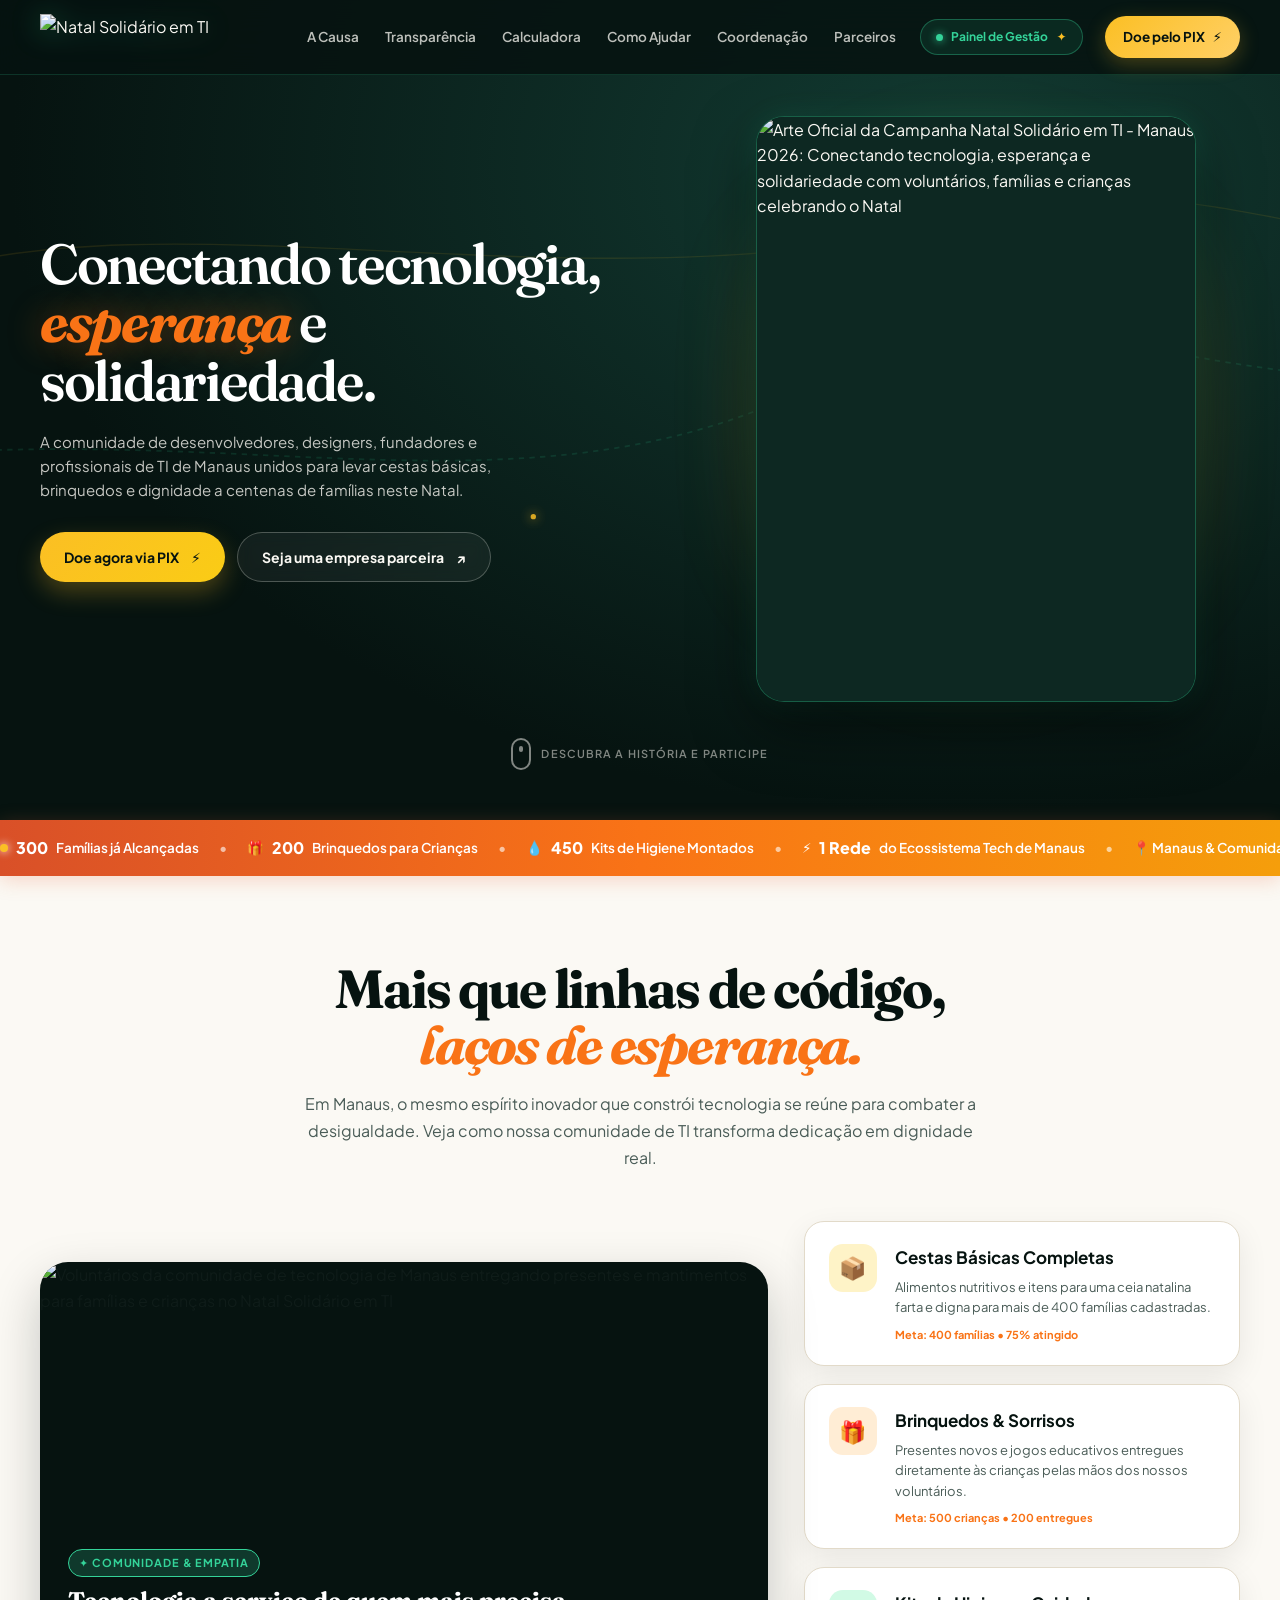
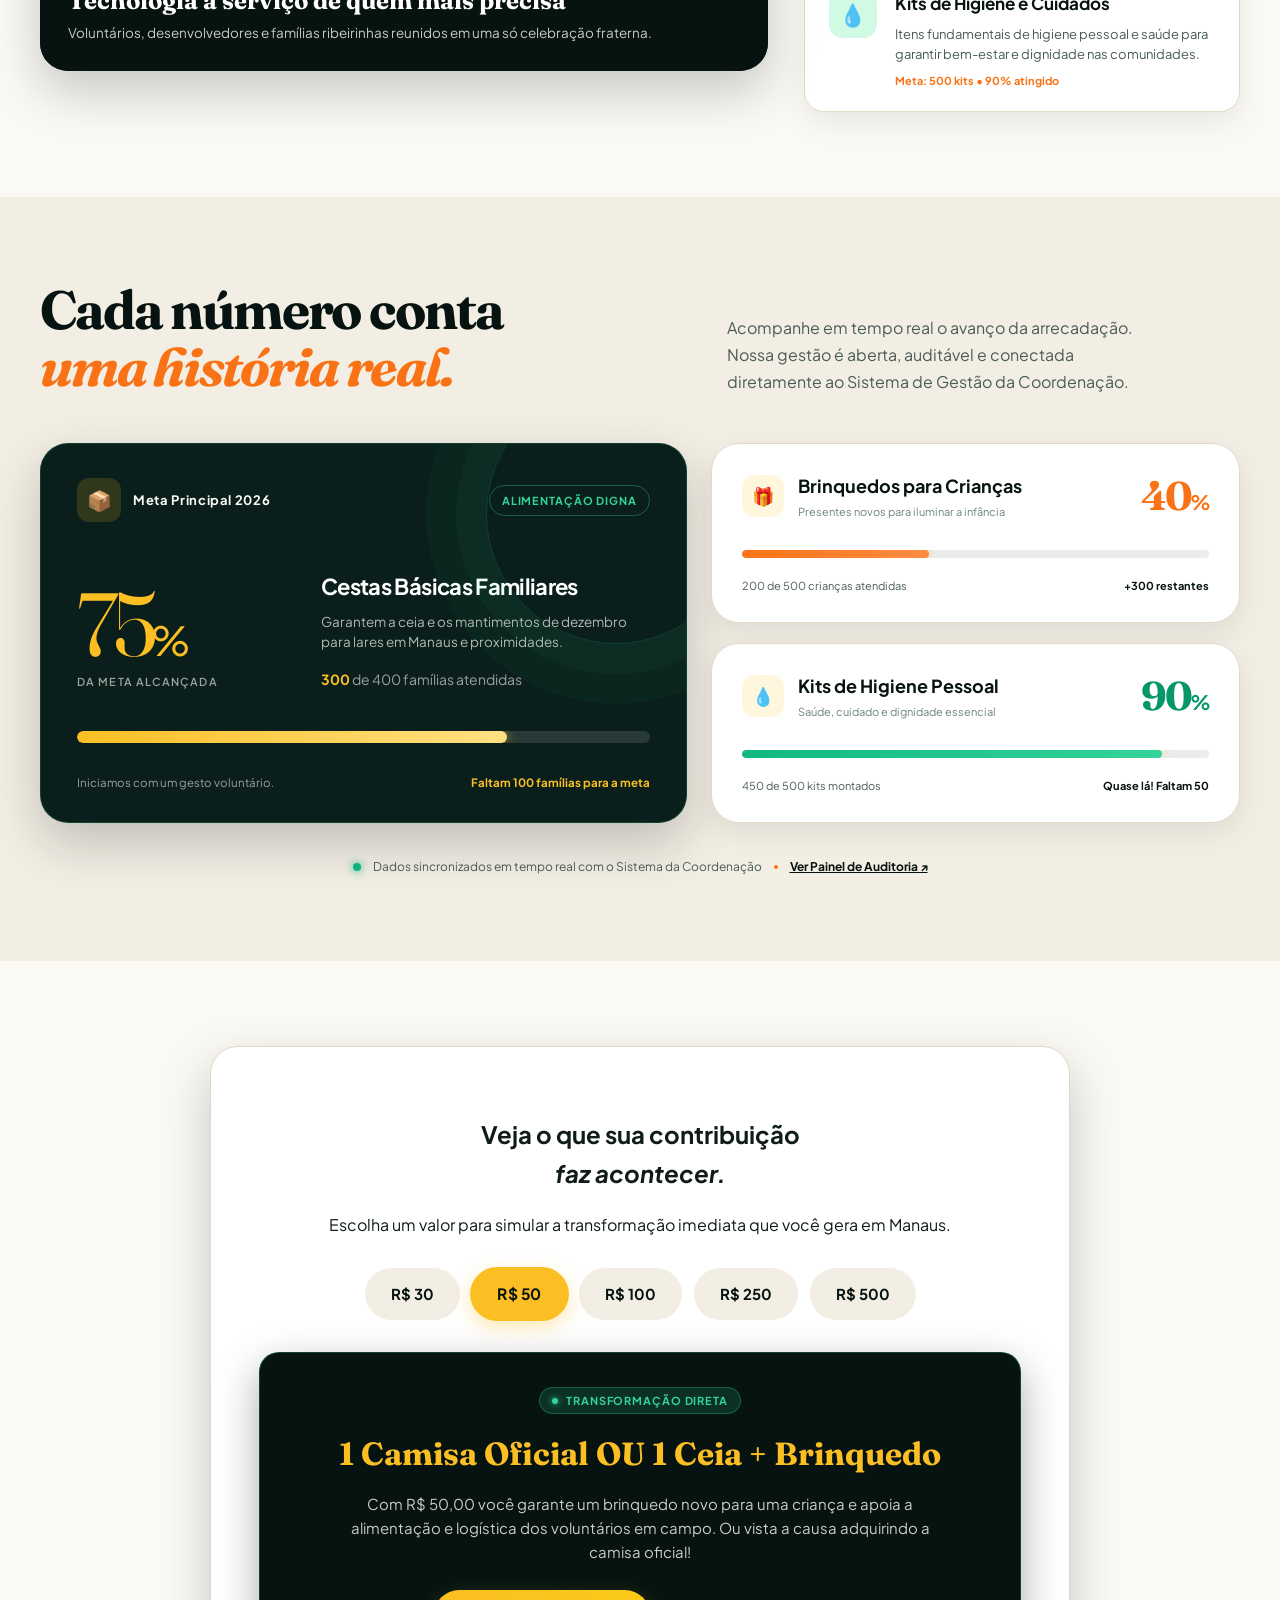
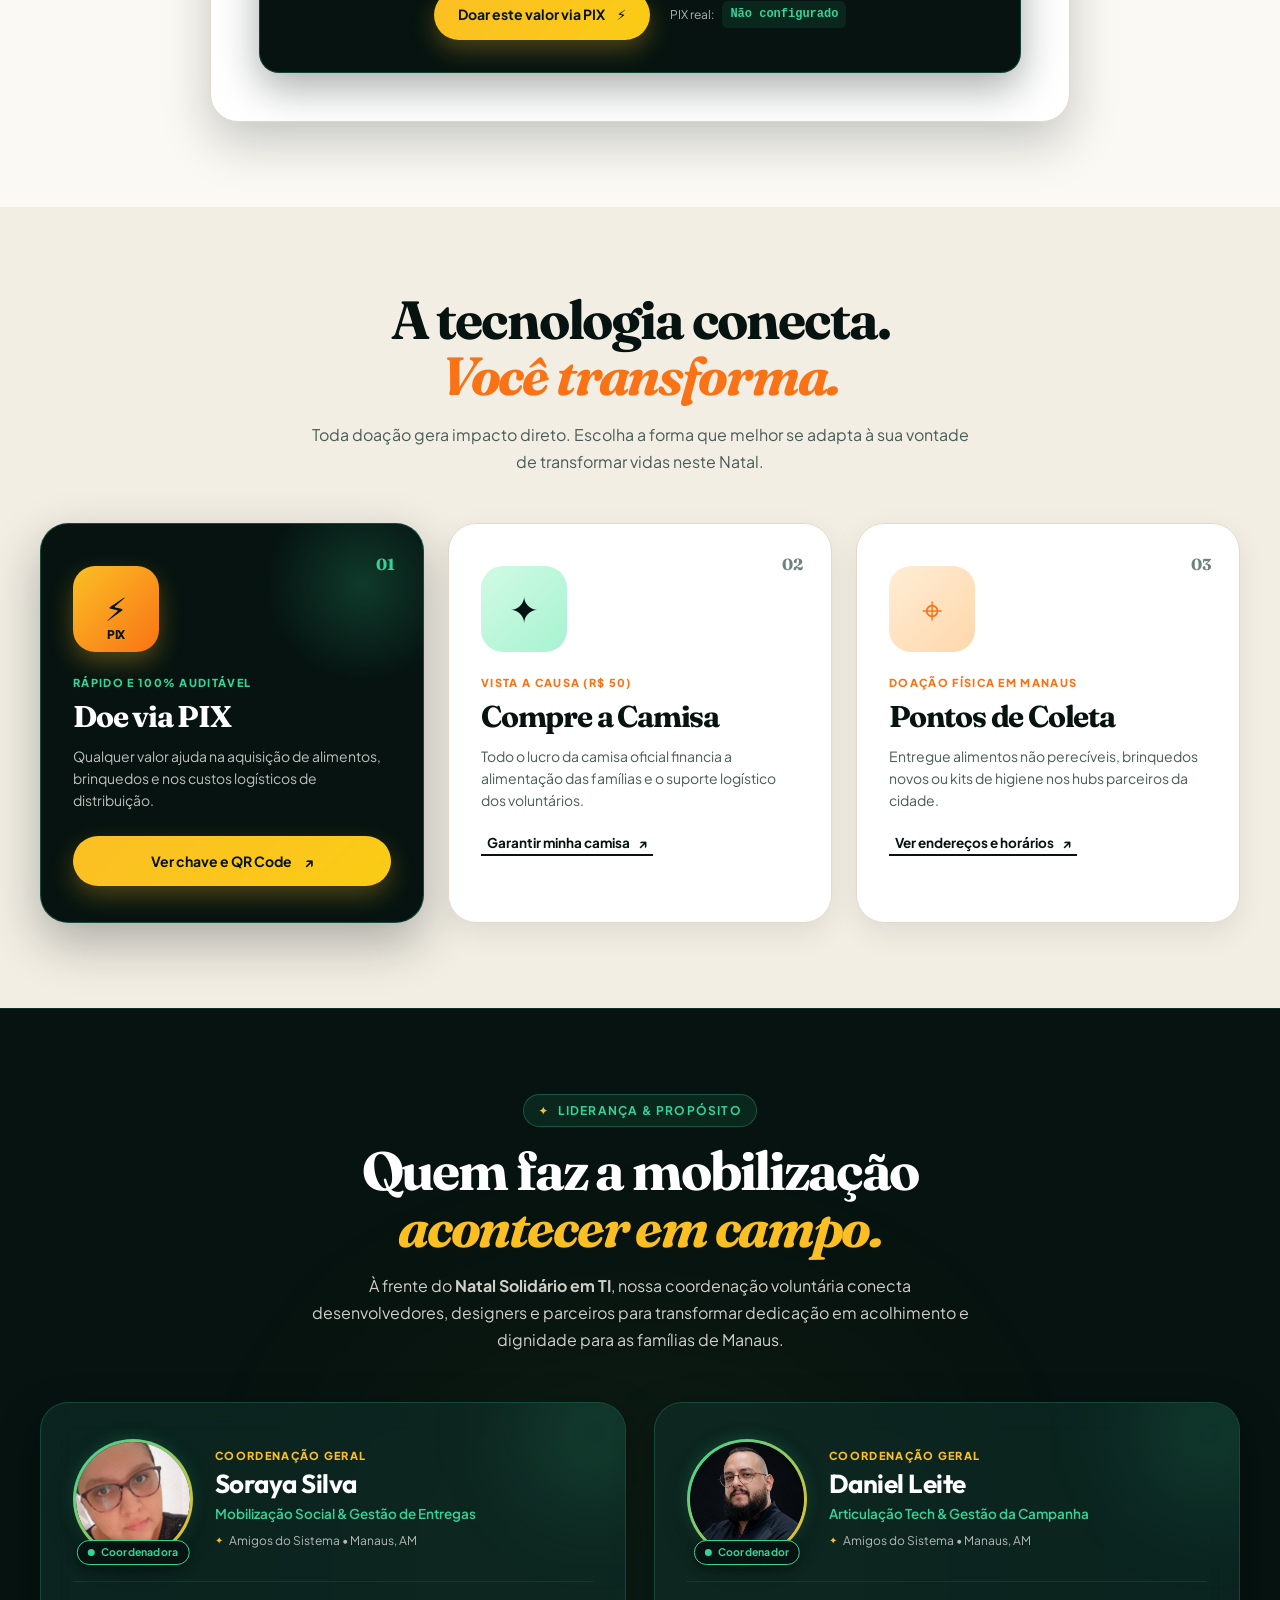
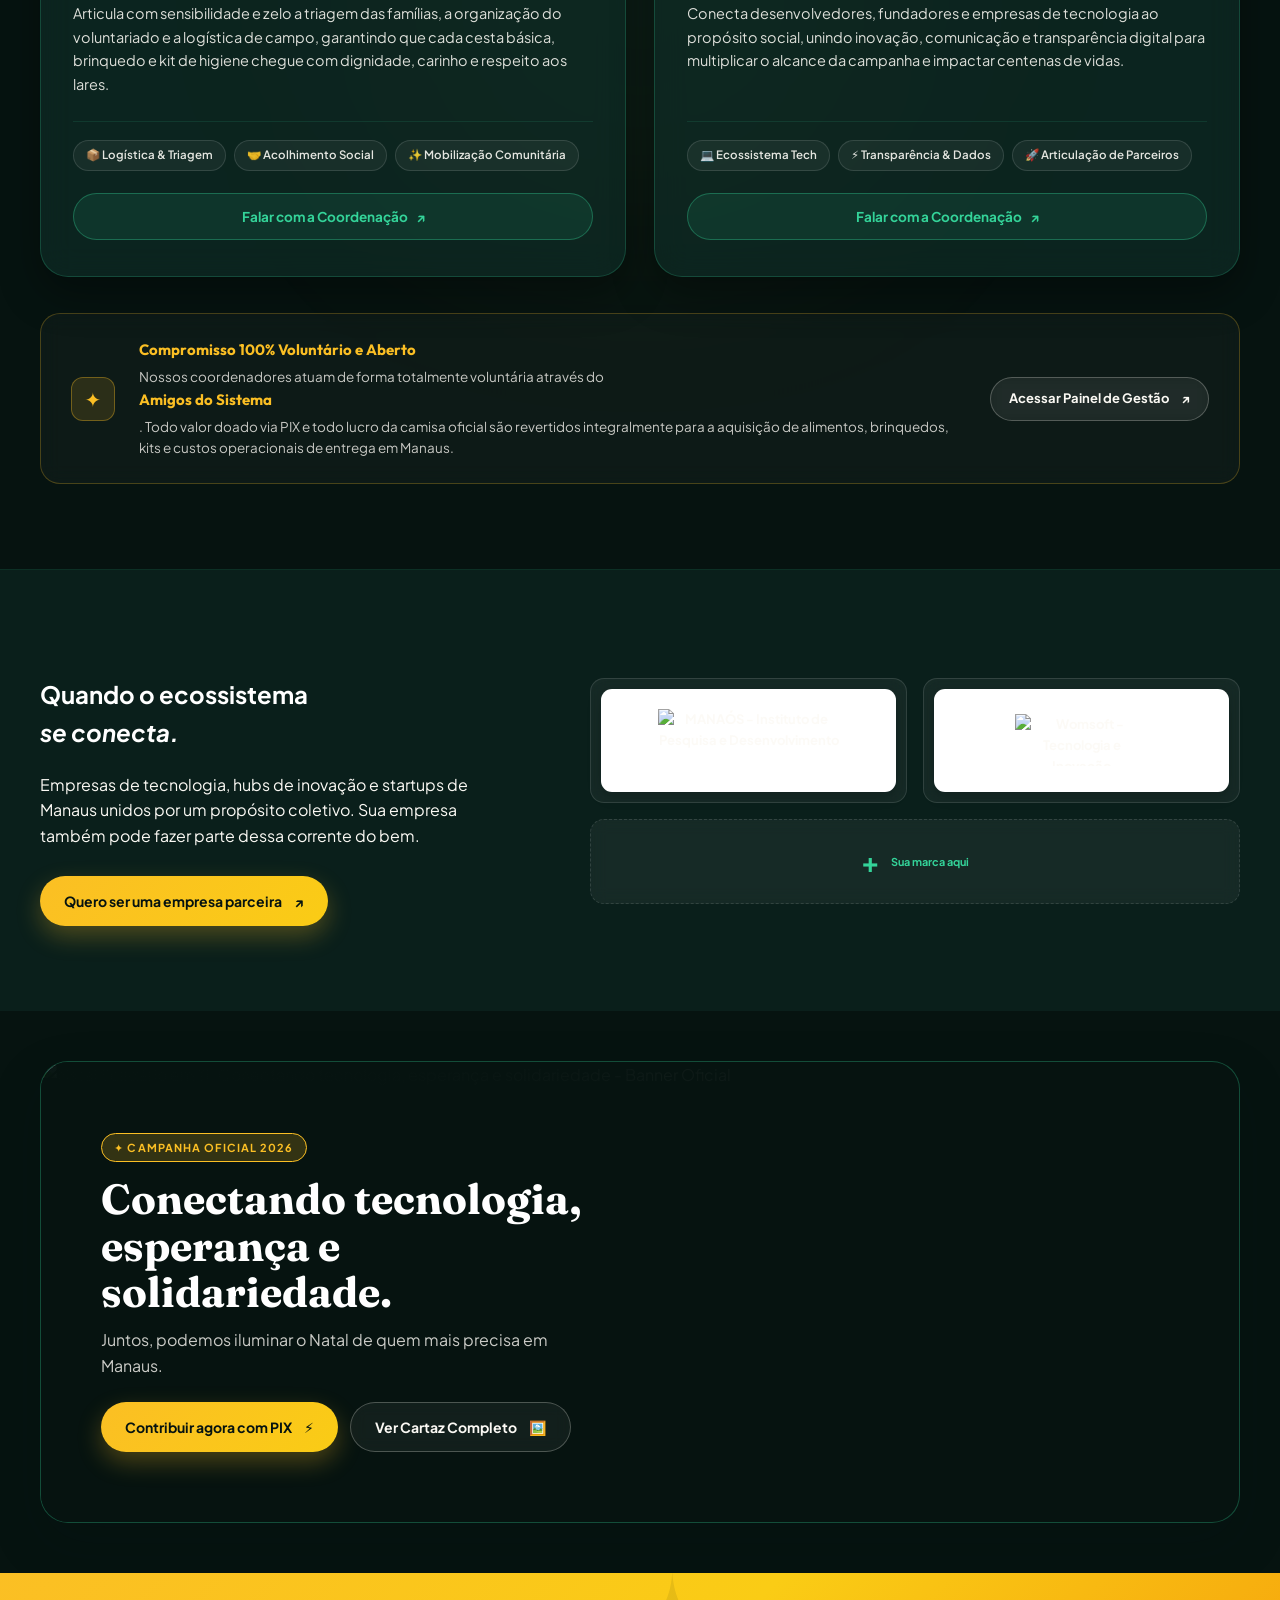
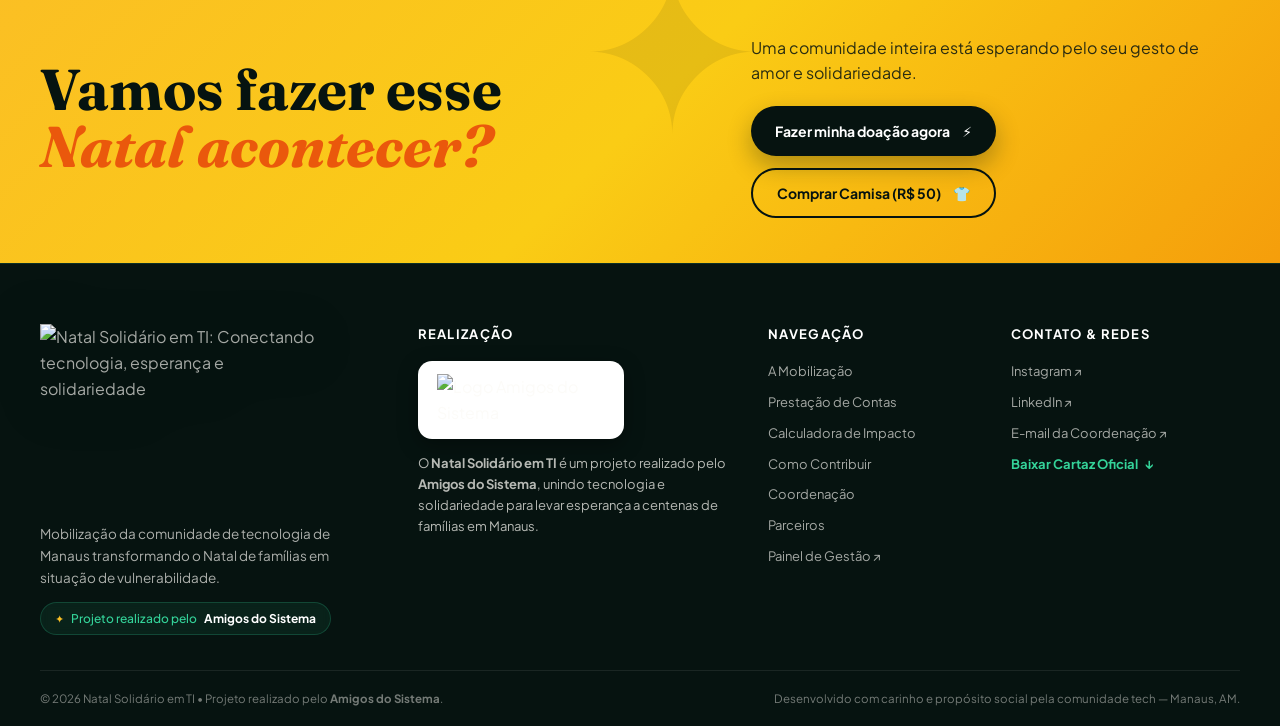
==== index.html @ 436af90c "fix(parceiros): remove PoloTech e Norte Stack da secao de parceiros" ====
<!doctype html>
<html lang="pt-BR">
  <head>
    <meta charset="UTF-8" />
    <meta name="viewport" content="width=device-width, initial-scale=1.0" />
    <meta name="description" content="Natal Solidário em TI: tecnologia, esperança e solidariedade transformando o Natal de famílias em Manaus. Apoie a campanha de 2026." />
    <meta name="theme-color" content="#091b17" />
    <meta property="og:title" content="Natal Solidário em TI | Manaus 2026" />
    <meta property="og:description" content="Conectando tecnologia, esperança e solidariedade. Doe via PIX e apoie famílias em Manaus." />
    <meta property="og:image" content="assets/kv-completo.jpg" />
    <title>Natal Solidário em TI | Manaus 2026 • Conectando Tecnologia e Esperança</title>
    <link rel="preconnect" href="https://fonts.googleapis.com" />
    <link rel="preconnect" href="https://fonts.gstatic.com" crossorigin />
    <link href="https://fonts.googleapis.com/css2?family=Plus+Jakarta+Sans:wght@400;500;600;700;800&family=Fraunces:ital,opsz,wght@0,9..144,600;0,9..144,700;1,9..144,600;1,9..144,700&family=Outfit:wght@500;600;700;800&display=swap" rel="stylesheet" />
    <link rel="stylesheet" href="styles.css" />
  </head>
  <body>
    <a class="skip-link" href="#conteudo">Saltar para o conteúdo principal</a>

    <!-- Background Tech Glow Elements -->
    <div class="ambient-glow ambient-glow-top" aria-hidden="true"></div>
    <div class="ambient-glow ambient-glow-mid" aria-hidden="true"></div>

    <!-- Header Navigation -->
    <header class="site-header" id="inicio">
      <div class="shell header-inner">
        <a class="brand brand-header" href="#inicio" aria-label="Natal Solidário em TI, início">
          <img 
            src="assets/Natal Solidário em TI Neon 1.png" 
            alt="Natal Solidário em TI" 
            class="header-neon-logo"
            width="220"
            height="50"
          />
        </a>

        <button class="menu-toggle" type="button" aria-expanded="false" aria-controls="site-nav" aria-label="Abrir menu de navegação">
          <span class="sr-only">Abrir menu</span>
          <span></span><span></span><span></span>
        </button>

        <nav class="site-nav" id="site-nav" aria-label="Navegação principal">
          <a href="#comunidade">A Causa</a>
          <a href="#impacto">Transparência</a>
          <a href="#calculadora">Calculadora</a>
          <a href="#ajudar">Como Ajudar</a>
          <a href="#coordenacao">Coordenação</a>
          <a href="#parceiros">Parceiros</a>
          <a class="nav-admin" href="/" target="_blank" rel="noreferrer" title="Acesso dos coordenadores ao sistema de gestão">
            <span class="admin-pulse"></span> Painel de Gestão <i>✦</i>
          </a>
          <a class="nav-cta" href="#ajudar">
            Doe pelo PIX <span aria-hidden="true">⚡</span>
          </a>
        </nav>
      </div>
    </header>
    <div class="nav-backdrop" id="navBackdrop" aria-hidden="true"></div>

    <main id="conteudo">
      <!-- HERO SECTION COM O KV COMPLETO EM DESTAQUE -->
      <section class="hero section-pad" aria-labelledby="hero-title">
        <div class="hero-tech-lines" aria-hidden="true">
          <svg viewBox="0 0 1440 800" fill="none" xmlns="http://www.w3.org/2000/svg">
            <path d="M-100 450 C 300 420, 600 520, 900 380 C 1200 240, 1400 400, 1600 350" stroke="rgba(52, 211, 153, 0.15)" stroke-width="2" stroke-dasharray="6 6"/>
            <path d="M-100 250 C 200 150, 700 300, 1100 180 C 1300 120, 1500 220, 1600 200" stroke="rgba(251, 191, 36, 0.12)" stroke-width="1.5"/>
            <circle cx="900" cy="380" r="4" fill="#34d399" filter="drop-shadow(0 0 6px #34d399)"/>
            <circle cx="600" cy="520" r="3" fill="#fbbf24" filter="drop-shadow(0 0 6px #fbbf24)"/>
            <circle cx="1100" cy="180" r="3.5" fill="#38ef7d" filter="drop-shadow(0 0 6px #38ef7d)"/>
          </svg>
        </div>

        <div class="shell hero-grid">
          <div class="hero-content">
            <h1 id="hero-title">
              Conectando tecnologia,<br />
              <span class="title-highlight">esperança</span> e solidariedade.
            </h1>

            <p class="hero-lead">
              A comunidade de desenvolvedores, designers, fundadores e profissionais de TI de Manaus unidos para levar cestas básicas, brinquedos e dignidade a centenas de famílias neste Natal.
            </p>

            <div class="hero-actions">
              <button class="button button-primary" type="button" data-open-modal="pix">
                Doe agora via PIX <span class="btn-arrow" aria-hidden="true">⚡</span>
              </button>
              <button class="button button-ghost" type="button" data-open-modal="parceiro">
                Seja uma empresa parceira <span aria-hidden="true">↗</span>
              </button>
            </div>
          </div>

          <!-- ADAPTAÇÃO DA ARTE DO KV COMPLETO -->
          <div class="hero-showcase">
            <div class="kv-card-container">
              <div class="kv-backdrop-glow" aria-hidden="true"></div>
              
              <div class="kv-card" id="kvInteractiveCard" data-open-modal="arte-kv" style="cursor: pointer;" title="Clique para ver a arte oficial em alta resolução">
                <div class="kv-card-border" aria-hidden="true"></div>
                <div class="kv-media-wrapper">
                  <img
                    src="assets/kv-completo.jpg"
                    alt="Arte Oficial da Campanha Natal Solidário em TI - Manaus 2026: Conectando tecnologia, esperança e solidariedade com voluntários, famílias e crianças celebrando o Natal"
                    class="kv-img"
                    id="kvMainImg"
                    width="620"
                    height="827"
                  />
                </div>
              </div>
            </div>
          </div>
        </div>

        <div class="hero-scroll-invite">
          <a href="#comunidade" class="scroll-link" aria-label="Rolar para ver mais sobre a campanha">
            <span class="scroll-icon"><span class="scroll-dot"></span></span>
            <span>Descubra a história e participe</span>
          </a>
        </div>
      </section>

      <!-- TICKER DE IMPACTO EM TEMPO REAL -->
      <section class="impact-ticker" aria-label="Resumo do impacto da campanha">
        <div class="ticker-track">
          <div class="ticker-content">
            <span class="ticker-item"><span class="pulse-mint"></span> <strong>300</strong> Famílias já Alcançadas</span>
            <span class="ticker-sep">•</span>
            <span class="ticker-item">🎁 <strong>200</strong> Brinquedos para Crianças</span>
            <span class="ticker-sep">•</span>
            <span class="ticker-item">💧 <strong>450</strong> Kits de Higiene Montados</span>
            <span class="ticker-sep">•</span>
            <span class="ticker-item">⚡ <strong>1 Rede</strong> do Ecossistema Tech de Manaus</span>
            <span class="ticker-sep">•</span>
            <span class="ticker-item">📍 Manaus & Comunidades Ribeirinhas</span>
            <span class="ticker-sep">•</span>
            <span class="ticker-item">✦ PIX indisponível: <code>Não configurado</code></span>
            <span class="ticker-sep">•</span>
          </div>
          <!-- Duplicate for seamless loop -->
          <div class="ticker-content" aria-hidden="true">
            <span class="ticker-item"><span class="pulse-mint"></span> <strong>300</strong> Famílias já Alcançadas</span>
            <span class="ticker-sep">•</span>
            <span class="ticker-item">🎁 <strong>200</strong> Brinquedos para Crianças</span>
            <span class="ticker-sep">•</span>
            <span class="ticker-item">💧 <strong>450</strong> Kits de Higiene Montados</span>
            <span class="ticker-sep">•</span>
            <span class="ticker-item">⚡ <strong>1 Rede</strong> do Ecossistema Tech de Manaus</span>
            <span class="ticker-sep">•</span>
            <span class="ticker-item">📍 Manaus & Comunidades Ribeirinhas</span>
            <span class="ticker-sep">•</span>
            <span class="ticker-item">✦ PIX indisponível: <code>Não configurado</code></span>
            <span class="ticker-sep">•</span>
          </div>
        </div>
      </section>

      <!-- SEÇÃO A COMUNIDADE EM MOVIMENTO (ADAPTAÇÃO DA ARTE PESSOAS.JPG) -->
      <section class="community-story section-pad" id="comunidade" aria-labelledby="story-title">
        <div class="shell">
          <div class="section-heading heading-centered reveal">
            <h2 id="story-title">Mais que linhas de código,<br /><em>laços de esperança.</em></h2>
            <p>
              Em Manaus, o mesmo espírito inovador que constrói tecnologia se reúne para combater a desigualdade. Veja como nossa comunidade de TI transforma dedicação em dignidade real.
            </p>
          </div>

          <div class="community-grid reveal">
            <!-- Imagem Pessoas.jpg adaptada como card editorial -->
            <div class="story-media-card">
              <div class="story-frame">
                <img
                  src="assets/pessoas.jpg"
                  alt="Voluntários da comunidade de tecnologia de Manaus entregando presentes e mantimentos para famílias e crianças no Natal Solidário em TI"
                  class="story-img"
                  loading="lazy"
                  width="1280"
                  height="720"
                />
                <div class="story-caption-overlay">
                  <span class="story-tag">✦ Comunidade & Empatia</span>
                  <h3>Tecnologia a serviço de quem mais precisa</h3>
                  <p>Voluntários, desenvolvedores e famílias ribeirinhas reunidos em uma só celebração fraterna.</p>
                </div>
              </div>
            </div>

            <!-- Pilares de atuação da campanha -->
            <div class="story-pillars">
              <article class="pillar-box">
                <div class="pillar-icon-wrap bg-amber-soft">
                  <span class="pillar-emoji">📦</span>
                </div>
                <div class="pillar-text">
                  <h3>Cestas Básicas Completas</h3>
                  <p>Alimentos nutritivos e itens para uma ceia natalina farta e digna para mais de 400 famílias cadastradas.</p>
                  <span class="pillar-meta">Meta: 400 famílias • 75% atingido</span>
                </div>
              </article>

              <article class="pillar-box">
                <div class="pillar-icon-wrap bg-coral-soft">
                  <span class="pillar-emoji">🎁</span>
                </div>
                <div class="pillar-text">
                  <h3>Brinquedos & Sorrisos</h3>
                  <p>Presentes novos e jogos educativos entregues diretamente às crianças pelas mãos dos nossos voluntários.</p>
                  <span class="pillar-meta">Meta: 500 crianças • 200 entregues</span>
                </div>
              </article>

              <article class="pillar-box">
                <div class="pillar-icon-wrap bg-mint-soft">
                  <span class="pillar-emoji">💧</span>
                </div>
                <div class="pillar-text">
                  <h3>Kits de Higiene e Cuidados</h3>
                  <p>Itens fundamentais de higiene pessoal e saúde para garantir bem-estar e dignidade nas comunidades.</p>
                  <span class="pillar-meta">Meta: 500 kits • 90% atingido</span>
                </div>
              </article>
            </div>
          </div>
        </div>
      </section>

      <!-- TRANSPARÊNCIA E METAS EM TEMPO REAL -->
      <section class="transparency section-pad" id="impacto" aria-labelledby="impact-title">
        <div class="shell">
          <div class="section-heading heading-split reveal">
            <div>
              <h2 id="impact-title">Cada número conta<br /><em>uma história real.</em></h2>
            </div>
            <p>
              Acompanhe em tempo real o avanço da arrecadação. Nossa gestão é aberta, auditável e conectada diretamente ao Sistema de Gestão da Coordenação.
            </p>
          </div>

          <div class="progress-layout">
            <!-- Meta Principal: Cestas Básicas -->
            <div class="progress-feature reveal">
              <div class="feature-bg-circuit" aria-hidden="true"></div>
              <div class="progress-feature-top">
                <div class="feature-badge">
                  <span class="progress-icon">📦</span>
                  <span class="feature-label">Meta Principal 2026</span>
                </div>
                <span class="progress-tag">Alimentação Digna</span>
              </div>

              <div class="progress-feature-body">
                <div>
                  <span class="big-number">75<small>%</small></span>
                  <span class="progress-caption">da meta alcançada</span>
                </div>
                <div class="progress-copy">
                  <h3>Cestas Básicas Familiares</h3>
                  <p>Garantem a ceia e os mantimentos de dezembro para lares em Manaus e proximidades.</p>
                  <strong>300 <span>de 400 famílias atendidas</span></strong>
                </div>
              </div>

              <div class="progress-track-wrapper">
                <div class="progress-track progress-track-large" role="progressbar" aria-label="Cestas básicas: 75 por cento" aria-valuemin="0" aria-valuemax="100" aria-valuenow="75">
                  <span style="width: 75%"></span>
                </div>
              </div>

              <div class="progress-foot">
                <span>Iniciamos com um gesto voluntário.</span>
                <span class="remaining-count">Faltam 100 famílias para a meta</span>
              </div>
            </div>

            <!-- Metas Secundárias: Brinquedos e Higiene -->
            <div class="progress-stack">
              <article class="progress-card reveal">
                <div class="progress-card-head">
                  <span class="progress-icon progress-icon-small bg-coral-soft">🎁</span>
                  <div>
                    <h3>Brinquedos para Crianças</h3>
                    <p>Presentes novos para iluminar a infância</p>
                  </div>
                  <strong class="color-coral">40<small>%</small></strong>
                </div>
                <div class="progress-track" role="progressbar" aria-label="Brinquedos: 40 por cento" aria-valuemin="0" aria-valuemax="100" aria-valuenow="40">
                  <span style="width: 40%" class="bg-coral"></span>
                </div>
                <div class="progress-card-foot">
                  <span>200 de 500 crianças atendidas</span>
                  <strong>+300 restantes</strong>
                </div>
              </article>

              <article class="progress-card reveal">
                <div class="progress-card-head">
                  <span class="progress-icon progress-icon-small bg-mint-soft">💧</span>
                  <div>
                    <h3>Kits de Higiene Pessoal</h3>
                    <p>Saúde, cuidado e dignidade essencial</p>
                  </div>
                  <strong class="color-mint">90<small>%</small></strong>
                </div>
                <div class="progress-track progress-track-mint" role="progressbar" aria-label="Kits de higiene: 90 por cento" aria-valuemin="0" aria-valuemax="100" aria-valuenow="90">
                  <span style="width: 90%" class="bg-mint"></span>
                </div>
                <div class="progress-card-foot">
                  <span>450 de 500 kits montados</span>
                  <strong>Quase lá! Faltam 50</strong>
                </div>
              </article>
            </div>
          </div>

          <div class="updated-note">
            <span class="live-dot"></span> 
            Dados sincronizados em tempo real com o Sistema da Coordenação 
            <span class="updated-divider"></span> 
            <a href="/" target="_blank" rel="noreferrer" class="link-audit">Ver Painel de Auditoria ↗</a>
          </div>
        </div>
      </section>

      <!-- CALCULADORA DE IMPACTO SOLIDÁRIO -->
      <section class="calculator-section section-pad" id="calculadora" aria-labelledby="calc-title">
        <div class="shell">
          <div class="calculator-card reveal">
            <div class="calc-header">
              <h2 id="calc-title">Veja o que sua contribuição<br /><em>faz acontecer.</em></h2>
              <p>Escolha um valor para simular a transformação imediata que você gera em Manaus.</p>
            </div>

            <div class="calc-presets" role="radiogroup" aria-label="Selecione o valor para simulação">
              <button type="button" class="preset-btn" data-preset="30" role="radio" aria-checked="false">R$ 30</button>
              <button type="button" class="preset-btn active" data-preset="50" role="radio" aria-checked="true">R$ 50</button>
              <button type="button" class="preset-btn" data-preset="100" role="radio" aria-checked="false">R$ 100</button>
              <button type="button" class="preset-btn" data-preset="250" role="radio" aria-checked="false">R$ 250</button>
              <button type="button" class="preset-btn" data-preset="500" role="radio" aria-checked="false">R$ 500</button>
            </div>

            <div class="calc-result-box" id="calcResultDisplay">
              <div class="result-badge"><span class="badge-pulse"></span> Transformação Direta</div>
              <h3 id="calcResultTitle">1 Camisa Oficial OU 1 Ceia + Brinquedo</h3>
              <p id="calcResultDesc">
                Com R$ 50,00 você garante um brinquedo novo para uma criança e apoia a alimentação e logística dos voluntários em campo. Ou vista a causa adquirindo a camisa oficial!
              </p>
              
              <div class="calc-actions">
                <button class="button button-primary" type="button" id="calcDonateBtn" data-open-modal="pix">
                  Doar este valor via PIX <span aria-hidden="true">⚡</span>
                </button>
                <div class="calc-pix-info">
                  <span>PIX real:</span>
                  <code>Não configurado</code>
                </div>
              </div>
            </div>
          </div>
        </div>
      </section>

      <!-- FORMAS DE CONTRIBUIÇÃO (3 PILARES) -->
      <section class="help section-pad" id="ajudar" aria-labelledby="help-title">
        <div class="shell">
          <div class="section-heading heading-centered reveal">
            <h2 id="help-title">A tecnologia conecta.<br /><em>Você transforma.</em></h2>
            <p>
              Toda doação gera impacto direto. Escolha a forma que melhor se adapta à sua vontade de transformar vidas neste Natal.
            </p>
          </div>

          <div class="help-grid">
            <!-- 01 PIX -->
            <article class="help-card help-card-featured reveal">
              <div class="card-glow-bg" aria-hidden="true"></div>
              <div class="card-number">01</div>
              <div class="help-illustration pix-illustration" aria-hidden="true">
                <span class="illum-icon">⚡</span>
                <i>PIX</i>
              </div>
              <div class="help-card-content">
                <span class="card-kicker">Rápido e 100% Auditável</span>
                <h3>Doe via PIX</h3>
                <p>Qualquer valor ajuda na aquisição de alimentos, brinquedos e nos custos logísticos de distribuição.</p>
                <button class="button button-primary card-action-btn" type="button" data-open-modal="pix">
                  Ver chave e QR Code <span aria-hidden="true">↗</span>
                </button>
              </div>
            </article>

            <!-- 02 CAMISA -->
            <article class="help-card reveal">
              <div class="card-number">02</div>
              <div class="help-illustration shirt-illustration" aria-hidden="true">
                <span>✦</span>
              </div>
              <div class="help-card-content">
                <span class="card-kicker">Vista a Causa (R$ 50)</span>
                <h3>Compre a Camisa</h3>
                <p>Todo o lucro da camisa oficial financia a alimentação das famílias e o suporte logístico dos voluntários.</p>
                <button class="text-link" type="button" data-open-modal="camisa">
                  Garantir minha camisa <span aria-hidden="true">↗</span>
                </button>
              </div>
            </article>

            <!-- 03 PONTOS DE COLETA -->
            <article class="help-card reveal">
              <div class="card-number">03</div>
              <div class="help-illustration pin-illustration" aria-hidden="true">
                <span>⌖</span>
              </div>
              <div class="help-card-content">
                <span class="card-kicker">Doação Física em Manaus</span>
                <h3>Pontos de Coleta</h3>
                <p>Entregue alimentos não perecíveis, brinquedos novos ou kits de higiene nos hubs parceiros da cidade.</p>
                <button class="text-link" type="button" data-open-modal="coleta">
                  Ver endereços e horários <span aria-hidden="true">↗</span>
                </button>
              </div>
            </article>
          </div>
        </div>
      </section>

      <!-- SEÇÃO COORDENAÇÃO (SORAYA SILVA & DANIEL LEITE) -->
      <section class="coordinators section-pad" id="coordenacao" aria-labelledby="coordinators-title">
        <div class="coord-ambient-glow" aria-hidden="true"></div>
        <div class="shell">
          <div class="section-heading heading-centered reveal">
            <div class="section-kicker">
              <span class="kicker-spark">✦</span> Liderança & Propósito
            </div>
            <h2 id="coordinators-title">
              Quem faz a mobilização<br /><em>acontecer em campo.</em>
            </h2>
            <p>
              À frente do <strong>Natal Solidário em TI</strong>, nossa coordenação voluntária conecta desenvolvedores, designers e parceiros para transformar dedicação em acolhimento e dignidade para as famílias de Manaus.
            </p>
          </div>

          <div class="coordinators-grid">
            <!-- COORDENADORA: SORAYA SILVA -->
            <article class="coordinator-card reveal">
              <div class="coord-glow-effect" aria-hidden="true"></div>
              <div class="coord-card-inner">
                <div class="coord-header">
                  <div class="coord-avatar-wrapper">
                    <div class="coord-avatar-ring">
                      <img 
                        src="assets/sora.png" 
                        alt="Foto de Soraya Silva, Coordenadora Geral do Natal Solidário em TI" 
                        class="coord-avatar-img"
                        width="140"
                        height="140"
                        loading="lazy"
                      />
                    </div>
                    <span class="coord-badge-status" title="Coordenação Geral Ativa">
                      <span class="coord-pulse"></span> Coordenadora
                    </span>
                  </div>

                  <div class="coord-header-info">
                    <span class="coord-tag">Coordenação Geral</span>
                    <h3 class="coord-name">Soraya Silva</h3>
                    <p class="coord-role-desc">Mobilização Social & Gestão de Entregas</p>
                    <span class="coord-org">
                      <span class="org-icon">✦</span> Amigos do Sistema • Manaus, AM
                    </span>
                  </div>
                </div>

                <div class="coord-body">
                  <p class="coord-bio">
                    Articula com sensibilidade e zelo a triagem das famílias, a organização do voluntariado e a logística de campo, garantindo que cada cesta básica, brinquedo e kit de higiene chegue com dignidade, carinho e respeito aos lares.
                  </p>
                </div>

                <div class="coord-footer">
                  <div class="coord-chips">
                    <span class="coord-chip">📦 Logística & Triagem</span>
                    <span class="coord-chip">🤝 Acolhimento Social</span>
                    <span class="coord-chip">✨ Mobilização Comunitária</span>
                  </div>
                  <a 
                    href="mailto:coordenacao@natalti.org?subject=Contato%20-%20Soraya%20Silva%20(Coordena%C3%A7%C3%A3o%20Natal%20Solid%C3%A1rio)" 
                    class="coord-contact-btn"
                    title="Enviar e-mail para a coordenação com Soraya Silva"
                  >
                    <span>Falar com a Coordenação</span>
                    <span class="btn-arrow" aria-hidden="true">↗</span>
                  </a>
                </div>
              </div>
            </article>

            <!-- COORDENADOR: DANIEL LEITE -->
            <article class="coordinator-card reveal">
              <div class="coord-glow-effect" aria-hidden="true"></div>
              <div class="coord-card-inner">
                <div class="coord-header">
                  <div class="coord-avatar-wrapper">
                    <div class="coord-avatar-ring">
                      <img 
                        src="assets/Daniel.png" 
                        alt="Foto de Daniel Leite, Coordenador Geral do Natal Solidário em TI" 
                        class="coord-avatar-img"
                        width="140"
                        height="140"
                        loading="lazy"
                      />
                    </div>
                    <span class="coord-badge-status" title="Coordenação Geral Ativa">
                      <span class="coord-pulse"></span> Coordenador
                    </span>
                  </div>

                  <div class="coord-header-info">
                    <span class="coord-tag">Coordenação Geral</span>
                    <h3 class="coord-name">Daniel Leite</h3>
                    <p class="coord-role-desc">Articulação Tech & Gestão da Campanha</p>
                    <span class="coord-org">
                      <span class="org-icon">✦</span> Amigos do Sistema • Manaus, AM
                    </span>
                  </div>
                </div>

                <div class="coord-body">
                  <p class="coord-bio">
                    Conecta desenvolvedores, fundadores e empresas de tecnologia ao propósito social, unindo inovação, comunicação e transparência digital para multiplicar o alcance da campanha e impactar centenas de vidas.
                  </p>
                </div>

                <div class="coord-footer">
                  <div class="coord-chips">
                    <span class="coord-chip">💻 Ecossistema Tech</span>
                    <span class="coord-chip">⚡ Transparência & Dados</span>
                    <span class="coord-chip">🚀 Articulação de Parceiros</span>
                  </div>
                  <a 
                    href="mailto:coordenacao@natalti.org?subject=Contato%20-%20Daniel%20Leite%20(Coordena%C3%A7%C3%A3o%20Natal%20Solid%C3%A1rio)" 
                    class="coord-contact-btn"
                    title="Enviar e-mail para a coordenação com Daniel Leite"
                  >
                    <span>Falar com a Coordenação</span>
                    <span class="btn-arrow" aria-hidden="true">↗</span>
                  </a>
                </div>
              </div>
            </article>
          </div>

          <!-- NOTA DE TRANSPARÊNCIA E COMPROMISSO -->
          <div class="coord-trust-card reveal">
            <div class="trust-card-icon" aria-hidden="true">✦</div>
            <div class="trust-card-text">
              <strong>Compromisso 100% Voluntário e Aberto</strong>
              <p>
                Nossos coordenadores atuam de forma totalmente voluntária através do <strong>Amigos do Sistema</strong>. Todo valor doado via PIX e todo lucro da camisa oficial são revertidos integralmente para a aquisição de alimentos, brinquedos, kits e custos operacionais de entrega em Manaus.
              </p>
            </div>
            <a href="/" target="_blank" rel="noreferrer" class="button button-ghost trust-audit-btn">
              Acessar Painel de Gestão <span>↗</span>
            </a>
          </div>
        </div>
      </section>

      <!-- SEÇÃO DE PARCERIAS E STARTUPS -->
      <section class="partners section-pad" id="parceiros" aria-labelledby="partners-title">
        <div class="shell partners-layout">
          <div class="partners-copy reveal">
            <h2 id="partners-title">Quando o ecossistema<br /><em>se conecta.</em></h2>
            <p>
              Empresas de tecnologia, hubs de inovação e startups de Manaus unidos por um propósito coletivo. Sua empresa também pode fazer parte dessa corrente do bem.
            </p>
            <div class="partners-cta-row">
              <button class="button button-primary" type="button" data-open-modal="parceiro">
                Quero ser uma empresa parceira <span aria-hidden="true">↗</span>
              </button>
            </div>
          </div>

          <div class="partner-logos reveal" aria-label="Logos de parceiros e apoiadores da campanha">
            <!-- 01 MANAÓS -->
            <div class="partner-logo partner-logo-card" title="MANAÓS - Instituto de Pesquisa e Desenvolvimento">
              <div class="partner-card-media">
                <img 
                  src="assets/LOGO MANAOS 1.png" 
                  alt="MANAÓS - Instituto de Pesquisa e Desenvolvimento" 
                  class="partner-logo-img"
                  width="205"
                  height="70"
                  loading="lazy"
                />
              </div>
            </div>

            <!-- 02 WOMSOFT -->
            <div class="partner-logo partner-logo-card" title="Womsoft - Tecnologia e Inovação">
              <div class="partner-card-media">
                <img 
                  src="assets/LOGO WOMSOFT menor.png" 
                  alt="Womsoft - Tecnologia e Inovação" 
                  class="partner-logo-img partner-logo-womsoft"
                  width="178"
                  height="70"
                  loading="lazy"
                />
              </div>
            </div>

            <!-- 03 SUA MARCA AQUI -->
            <div class="partner-logo partner-placeholder" role="button" tabindex="0" data-open-modal="parceiro" title="Clique para ser uma empresa parceira">
              <span class="add-icon">+</span>
              <small>Sua marca aqui</small>
            </div>
          </div>
        </div>
      </section>

      <!-- BANNER COM A ARTE DO KV NATAL (HORIZONTAL) -->
      <section class="kv-banner-section" aria-label="Destaque da identidade visual oficial">
        <div class="shell">
          <div class="kv-banner-card reveal">
            <div class="kv-banner-media">
              <img 
                src="assets/kv-natal.jpg" 
                alt="Natal Solidário em TI: Conectando tecnologia, esperança e solidariedade - Banner Oficial" 
                class="kv-banner-img"
                loading="lazy"
                width="1440"
                height="810"
              />
            </div>
            <div class="kv-banner-content">
              <span class="banner-pill">✦ Campanha Oficial 2026</span>
              <h3>Conectando tecnologia, esperança e solidariedade.</h3>
              <p>Juntos, podemos iluminar o Natal de quem mais precisa em Manaus.</p>
              <div class="banner-buttons">
                <button class="button button-primary" type="button" data-open-modal="pix">
                  Contribuir agora com PIX <span aria-hidden="true">⚡</span>
                </button>
                <button class="button button-ghost" type="button" data-open-modal="arte-kv">
                  Ver Cartaz Completo <span>🖼️</span>
                </button>
              </div>
            </div>
          </div>
        </div>
      </section>

      <!-- FECHAMENTO / CHAMADA FINAL -->
      <section class="closing-cta" aria-labelledby="cta-title">
        <div class="shell closing-inner reveal">
          <div class="cta-decoration" aria-hidden="true">✦</div>
          <div>
            <h2 id="cta-title">Vamos fazer esse<br /><em>Natal acontecer?</em></h2>
          </div>
          <div class="closing-action">
            <p>Uma comunidade inteira está esperando pelo seu gesto de amor e solidariedade.</p>
            <div class="closing-btn-group">
              <button class="button button-primary-dark" type="button" data-open-modal="pix">
                Fazer minha doação agora <span aria-hidden="true">⚡</span>
              </button>
              <button class="button button-outline-dark" type="button" data-open-modal="camisa">
                Comprar Camisa (R$ 50) <span aria-hidden="true">👕</span>
              </button>
            </div>
          </div>
        </div>
      </section>
    </main>

    <!-- RODAPÉ COMPLETO -->
    <footer class="site-footer">
      <div class="shell footer-top">
        <div class="footer-brand-col">
          <a class="footer-brand-link" href="#inicio" aria-label="Natal Solidário em TI, voltar ao início">
            <img 
              src="assets/Natal Solidário em TI2.png" 
              alt="Natal Solidário em TI: Conectando tecnologia, esperança e solidariedade" 
              class="footer-campaign-logo"
              width="260"
              height="170"
            />
          </a>
          <p class="footer-subtext">
            Mobilização da comunidade de tecnologia de Manaus transformando o Natal de famílias em situação de vulnerabilidade.
          </p>
          <div class="footer-realizacao-tag">
            <span class="tag-star">✦</span> Projeto realizado pelo <strong>Amigos do Sistema</strong>
          </div>
        </div>

        <div class="footer-realizacao-col">
          <h4>Realização</h4>
          <div class="footer-realizacao-card" title="Amigos do Sistema">
            <img 
              src="assets/LOGO AMIGOS DO SISTEMA.png" 
              alt="Logo Amigos do Sistema" 
              class="footer-realizacao-logo"
              width="210"
              height="65"
              loading="lazy"
            />
          </div>
          <p class="footer-realizacao-text">
            O <strong>Natal Solidário em TI</strong> é um projeto realizado pelo <strong>Amigos do Sistema</strong>, unindo tecnologia e solidariedade para levar esperança a centenas de famílias em Manaus.
          </p>
        </div>

        <div class="footer-info-col">
          <h4>Navegação</h4>
          <ul class="footer-nav-list">
            <li><a href="#comunidade">A Mobilização</a></li>
            <li><a href="#impacto">Prestação de Contas</a></li>
            <li><a href="#calculadora">Calculadora de Impacto</a></li>
            <li><a href="#ajudar">Como Contribuir</a></li>
            <li><a href="#coordenacao">Coordenação</a></li>
            <li><a href="#parceiros">Parceiros</a></li>
            <li><a href="/" target="_blank" rel="noreferrer">Painel de Gestão ↗</a></li>
          </ul>
        </div>

        <div class="footer-links-col">
          <h4>Contato & Redes</h4>
          <div class="footer-links">
            <a href="https://instagram.com" target="_blank" rel="noreferrer">Instagram <span>↗</span></a>
            <a href="https://linkedin.com" target="_blank" rel="noreferrer">LinkedIn <span>↗</span></a>
            <a href="mailto:coordenacao@natalti.org">E-mail da Coordenação <span>↗</span></a>
            <button class="link-btn-art" type="button" data-open-modal="arte-kv">Baixar Cartaz Oficial <span>↓</span></button>
          </div>
        </div>
      </div>

      <div class="shell footer-bottom">
        <span>© <span data-current-year>2026</span> Natal Solidário em TI • Projeto realizado pelo <strong>Amigos do Sistema</strong>.</span>
        <span>Desenvolvido com carinho e propósito social pela comunidade tech — Manaus, AM.</span>
      </div>
    </footer>

    <!-- MODAL PRINCIPAL -->
    <div class="modal-backdrop" data-modal-backdrop hidden>
      <section class="modal" role="dialog" aria-modal="true" aria-labelledby="modal-title" tabindex="-1">
        <button class="modal-close" type="button" data-close-modal aria-label="Fechar janela modal">×</button>
        <div class="modal-icon" data-modal-icon aria-hidden="true">✦</div>
        <div class="modal-content" data-modal-content></div>
      </section>
    </div>

    <!-- TOAST NOTIFICATION -->
    <div class="toast" role="status" aria-live="polite" hidden></div>

    <script src="script.js"></script>
  </body>
</html>
---- styles.css ----
:root {
  /* Brand Palette directly calibrated from Key Visual Artwork (kv completo.jpg) */
  --forest-night: #061310;
  --forest-deep: #0a1f1b;
  --forest-mid: #102d27;
  --forest-surface: #153932;
  --forest-card: rgba(16, 45, 39, 0.78);
  --forest-border: rgba(52, 211, 153, 0.18);
  
  --cream-light: #fbf9f4;
  --cream-card: #f3eee4;
  --cream-border: #e2dac9;
  --ink-primary: #0f1c19;
  --ink-secondary: #4a5c57;
  --ink-muted: #6e827d;
  
  --mint-neon: #34d399;
  --emerald-glow: #10b981;
  --cyan-accent: #00f2fe;
  
  --gold-star: #fbbf24;
  --amber-warm: #f59e0b;
  --amber-light: #fef3c7;
  
  --coral-festive: #f97316;
  --coral-deep: #ea580c;
  
  --radius-xl: 28px;
  --radius-lg: 20px;
  --radius-md: 14px;
  --radius-sm: 8px;
  
  --font-display: "Fraunces", Georgia, serif;
  --font-sans: "Plus Jakarta Sans", system-ui, -apple-system, sans-serif;
  --font-headline: "Outfit", sans-serif;
  
  --shadow-subtle: 0 10px 30px rgba(6, 19, 16, 0.08);
  --shadow-elevated: 0 20px 50px rgba(6, 19, 16, 0.22);
}

/* Base & Reset */
*, *::before, *::after {
  box-sizing: border-box;
}

html {
  scroll-behavior: smooth;
  scroll-padding-top: 90px;
}

body {
  margin: 0;
  color: var(--ink-primary);
  background-color: var(--forest-night);
  font-family: var(--font-sans);
  font-size: 16px;
  line-height: 1.6;
  -webkit-font-smoothing: antialiased;
  -moz-osx-font-smoothing: grayscale;
  overflow-x: hidden;
}

body.modal-open {
  overflow: hidden;
}

img {
  max-width: 100%;
  height: auto;
  display: block;
}

a {
  color: inherit;
  text-decoration: none;
}

button, a {
  -webkit-tap-highlight-color: transparent;
}

button {
  border: 0;
  background: transparent;
  font: inherit;
  cursor: pointer;
}

button:focus-visible, a:focus-visible, input:focus-visible, textarea:focus-visible, select:focus-visible {
  outline: 3px solid var(--gold-star);
  outline-offset: 3px;
}

/* Accessibility Skip Link */
.skip-link {
  position: fixed;
  z-index: 1000;
  top: -60px;
  left: 20px;
  padding: 12px 20px;
  color: var(--forest-night);
  background: var(--gold-star);
  border-radius: 0 0 var(--radius-sm) var(--radius-sm);
  font-weight: 700;
  transition: top 0.2s ease;
}
.skip-link:focus {
  top: 0;
}

.sr-only {
  position: absolute;
  width: 1px;
  height: 1px;
  padding: 0;
  margin: -1px;
  overflow: hidden;
  clip: rect(0, 0, 0, 0);
  white-space: nowrap;
  border: 0;
}

/* Layout Utilities */
.shell {
  width: min(1200px, calc(100% - clamp(28px, 5vw, 48px)));
  margin-inline: auto;
}

.section-pad {
  padding-block: 85px;
}

/* Ambient Background Lights */
.ambient-glow {
  position: absolute;
  pointer-events: none;
  border-radius: 50%;
  filter: blur(120px);
  z-index: 0;
}

.ambient-glow-top {
  top: 0;
  right: 5%;
  width: 550px;
  height: 550px;
  background: radial-gradient(circle, rgba(52, 211, 153, 0.12) 0%, rgba(251, 191, 36, 0.05) 50%, transparent 80%);
}

.ambient-glow-mid {
  top: 900px;
  left: -100px;
  width: 600px;
  height: 600px;
  background: radial-gradient(circle, rgba(249, 115, 22, 0.08) 0%, rgba(16, 185, 129, 0.05) 60%, transparent 80%);
}

/* ==========================================================================
   HEADER & NAVIGATION
   ========================================================================== */
.site-header {
  position: fixed;
  top: 0;
  left: 0;
  right: 0;
  z-index: 100;
  background: rgba(6, 19, 16, 0.88);
  backdrop-filter: blur(18px);
  -webkit-backdrop-filter: blur(18px);
  border-bottom: 1px solid rgba(52, 211, 153, 0.18);
  transition: background 0.3s ease;
}

.nav-backdrop {
  position: fixed;
  inset: 0;
  z-index: 102;
  background: rgba(0, 0, 0, 0.65);
  backdrop-filter: blur(4px);
  -webkit-backdrop-filter: blur(4px);
  opacity: 0;
  pointer-events: none;
  transition: opacity 0.3s ease;
}

body.nav-open .nav-backdrop {
  opacity: 1;
  pointer-events: auto;
}

body.nav-open {
  overflow: hidden;
}

.header-inner {
  min-height: 74px;
  display: flex;
  align-items: center;
  justify-content: space-between;
  gap: 20px;
}

.brand {
  display: inline-flex;
  align-items: center;
  gap: 12px;
  color: var(--cream-light);
}

.brand-header {
  display: inline-flex;
  align-items: center;
  text-decoration: none;
  transition: transform 0.25s cubic-bezier(0.16, 1, 0.3, 1);
}

.brand-header:hover {
  transform: translateY(-1px);
}

.header-neon-logo {
  height: 46px;
  width: auto;
  max-width: 220px;
  object-fit: contain;
  filter: drop-shadow(0 2px 14px rgba(52, 211, 153, 0.35));
  transition: filter 0.25s ease, transform 0.25s ease;
}

.brand-header:hover .header-neon-logo {
  filter: drop-shadow(0 4px 20px rgba(52, 211, 153, 0.6));
  transform: scale(1.02);
}

.brand-mark {
  width: 40px;
  height: 40px;
  display: grid;
  place-items: center;
  position: relative;
  color: var(--forest-night);
  background: linear-gradient(135deg, var(--gold-star) 0%, var(--coral-festive) 100%);
  border-radius: 12px;
  font-size: 18px;
  box-shadow: 0 0 16px rgba(251, 191, 36, 0.3);
}

.circuit-spark {
  animation: pulse-spark 3s infinite ease-in-out;
}

@keyframes pulse-spark {
  0%, 100% { transform: scale(1) rotate(0deg); opacity: 0.9; }
  50% { transform: scale(1.18) rotate(45deg); opacity: 1; }
}

.brand-copy {
  display: grid;
  line-height: 1.15;
}

.brand-copy strong {
  font-family: var(--font-headline);
  font-size: 16px;
  font-weight: 700;
  letter-spacing: -0.02em;
  color: #ffffff;
}

.brand-copy small {
  font-size: 11px;
  letter-spacing: 0.12em;
  text-transform: uppercase;
  color: var(--mint-neon);
  font-weight: 600;
}

.brand-copy i {
  font-style: normal;
  color: var(--coral-festive);
  margin-inline: 2px;
}

.site-nav {
  display: flex;
  align-items: center;
  gap: 22px;
  font-size: 13.5px;
  font-weight: 600;
}

.site-nav > a:not(.nav-cta):not(.nav-admin) {
  color: rgba(251, 249, 244, 0.75);
  position: relative;
  transition: color 0.2s ease;
  padding: 6px 2px;
}

.site-nav > a:not(.nav-cta):not(.nav-admin):hover {
  color: #ffffff;
}

.site-nav > a:not(.nav-cta):not(.nav-admin)::after {
  content: "";
  position: absolute;
  bottom: 0;
  left: 0;
  width: 0%;
  height: 2px;
  background: var(--mint-neon);
  transition: width 0.25s ease;
  border-radius: 2px;
}

.site-nav > a:not(.nav-cta):not(.nav-admin):hover::after {
  width: 100%;
}

.nav-admin {
  display: inline-flex;
  align-items: center;
  gap: 8px;
  padding: 7px 15px;
  color: var(--mint-neon) !important;
  background: rgba(52, 211, 153, 0.1);
  border: 1px solid rgba(52, 211, 153, 0.35);
  border-radius: 999px;
  font-size: 12px;
  font-weight: 700;
  text-decoration: none;
  transition: all 0.2s ease;
}

.nav-admin:hover {
  background: rgba(52, 211, 153, 0.22);
  transform: translateY(-2px);
  color: #ffffff !important;
  border-color: var(--mint-neon);
  box-shadow: 0 0 15px rgba(52, 211, 153, 0.3);
}

.admin-pulse {
  width: 7px;
  height: 7px;
  background: var(--mint-neon);
  border-radius: 50%;
  box-shadow: 0 0 8px var(--mint-neon);
  animation: pulse-admin 2s infinite;
}

@keyframes pulse-admin {
  0%, 100% { opacity: 0.5; transform: scale(0.9); }
  50% { opacity: 1; transform: scale(1.3); }
}

.nav-admin i {
  font-style: normal;
  color: var(--gold-star);
}

.nav-cta {
  display: inline-flex;
  align-items: center;
  gap: 8px;
  padding: 10px 18px;
  color: var(--forest-night);
  background: linear-gradient(135deg, var(--gold-star) 0%, #ffd066 100%);
  border-radius: 999px;
  font-size: 13.5px;
  font-weight: 700;
  box-shadow: 0 6px 20px rgba(251, 191, 36, 0.25);
  transition: transform 0.2s ease, box-shadow 0.2s ease;
}

.nav-cta:hover {
  transform: translateY(-2px);
  box-shadow: 0 10px 26px rgba(251, 191, 36, 0.4);
}

.menu-toggle {
  display: none;
  width: 44px;
  height: 44px;
  position: relative;
  z-index: 110;
  color: var(--cream-light);
  border-radius: 12px;
  border: 1px solid rgba(255, 255, 255, 0.18);
  background: rgba(255, 255, 255, 0.06);
  backdrop-filter: blur(8px);
  -webkit-backdrop-filter: blur(8px);
  align-items: center;
  justify-content: center;
  flex-direction: column;
  gap: 5px;
  padding: 0;
  cursor: pointer;
  transition: all 0.25s ease;
}

.menu-toggle:hover {
  background: rgba(255, 255, 255, 0.12);
  border-color: var(--mint-neon);
}

.menu-toggle > span:not(.sr-only) {
  width: 22px;
  height: 2px;
  display: block;
  background: currentColor;
  border-radius: 2px;
  transition: transform 0.25s cubic-bezier(0.16, 1, 0.3, 1), opacity 0.2s ease;
  transform-origin: center;
}

.menu-toggle.is-active {
  background: rgba(52, 211, 153, 0.18);
  border-color: var(--mint-neon);
  color: var(--mint-neon);
}

.menu-toggle.is-active span:nth-of-type(1) {
  transform: translateY(7px) rotate(45deg);
}

.menu-toggle.is-active span:nth-of-type(2) {
  opacity: 0;
  transform: scaleX(0);
}

.menu-toggle.is-active span:nth-of-type(3) {
  transform: translateY(-7px) rotate(-45deg);
}

/* ==========================================================================
   BUTTONS
   ========================================================================== */
.button {
  min-height: 50px;
  display: inline-flex;
  align-items: center;
  justify-content: center;
  gap: 12px;
  padding: 0 24px;
  border-radius: 999px;
  font-family: var(--font-sans);
  font-size: 14px;
  font-weight: 700;
  transition: transform 0.2s ease, box-shadow 0.2s ease, background 0.2s ease;
}

.button-primary {
  color: var(--forest-night);
  background: linear-gradient(135deg, var(--gold-star) 0%, #facc15 100%);
  box-shadow: 0 10px 24px rgba(251, 191, 36, 0.28);
}

.button-primary:hover {
  transform: translateY(-2px);
  background: linear-gradient(135deg, #ffd76b 0%, #fed7aa 100%);
  box-shadow: 0 14px 30px rgba(251, 191, 36, 0.45);
}

.button-ghost {
  color: var(--cream-light);
  background: rgba(255, 255, 255, 0.05);
  border: 1px solid rgba(251, 249, 244, 0.25);
  backdrop-filter: blur(8px);
}

.button-ghost:hover {
  background: rgba(255, 255, 255, 0.12);
  border-color: var(--mint-neon);
  transform: translateY(-2px);
}

.button-primary-dark {
  color: #ffffff;
  background: var(--forest-night);
  box-shadow: 0 10px 25px rgba(6, 19, 16, 0.3);
}

.button-primary-dark:hover {
  background: var(--forest-surface);
  transform: translateY(-2px);
}

.button-outline-dark {
  color: var(--forest-night);
  background: transparent;
  border: 2px solid var(--forest-night);
}

.button-outline-dark:hover {
  background: rgba(6, 19, 16, 0.1);
  transform: translateY(-2px);
}

/* ==========================================================================
   HERO SECTION (Pure & Clean Showcase)
   ========================================================================== */
.hero {
  position: relative;
  min-height: calc(100vh - 80px);
  padding-top: 105px;
  padding-bottom: 40px;
  display: flex;
  flex-direction: column;
  justify-content: center;
  color: var(--cream-light);
  background: radial-gradient(ellipse at 75% 20%, #133c33 0%, var(--forest-night) 70%);
  overflow: hidden;
}

.hero-tech-lines {
  position: absolute;
  inset: 0;
  pointer-events: none;
  z-index: 1;
  opacity: 0.85;
}

.hero-tech-lines svg {
  width: 100%;
  height: 100%;
}

.hero-grid {
  position: relative;
  z-index: 2;
  display: grid;
  grid-template-columns: 1.08fr 0.92fr;
  align-items: center;
  gap: clamp(30px, 4vw, 60px);
}

.hero-content {
  max-width: 600px;
}

h1 {
  margin: 0;
  font-family: var(--font-display);
  font-weight: 600;
  font-size: clamp(38px, 4.4vw, 68px);
  line-height: 1.04;
  letter-spacing: -0.04em;
  color: #ffffff;
}

.title-highlight {
  color: var(--coral-festive);
  font-style: italic;
  font-weight: 700;
  text-shadow: 0 0 35px rgba(249, 115, 22, 0.4);
}

.hero-lead {
  margin: 20px 0 0;
  color: rgba(251, 249, 244, 0.78);
  font-size: clamp(15px, 1.1vw, 17px);
  line-height: 1.6;
  max-width: 530px;
}

.hero-actions {
  display: flex;
  flex-wrap: wrap;
  align-items: center;
  gap: 12px;
  margin-top: 30px;
}

/* Hero Showcase (KV Completo Artwork Card) */
.hero-showcase {
  position: relative;
  display: flex;
  justify-content: center;
  align-items: center;
}

.kv-card-container {
  position: relative;
  width: 100%;
  max-width: 440px;
}

.kv-backdrop-glow {
  position: absolute;
  inset: -15px;
  background: radial-gradient(circle, rgba(52, 211, 153, 0.28) 0%, rgba(251, 191, 36, 0.18) 45%, transparent 75%);
  filter: blur(35px);
  border-radius: var(--radius-xl);
  z-index: 1;
  pointer-events: none;
  animation: glow-pulse 6s infinite ease-in-out;
}

@keyframes glow-pulse {
  0%, 100% { opacity: 0.7; transform: scale(0.98); }
  50% { opacity: 1; transform: scale(1.04); }
}

.kv-card {
  position: relative;
  z-index: 2;
  border-radius: var(--radius-xl);
  background: rgba(10, 31, 27, 0.85);
  border: 1px solid rgba(52, 211, 153, 0.35);
  box-shadow: 0 25px 60px rgba(0, 0, 0, 0.5), 0 0 30px rgba(52, 211, 153, 0.15);
  overflow: hidden;
  backdrop-filter: blur(16px);
  transition: transform 0.35s ease, box-shadow 0.35s ease, border-color 0.3s ease;
}

.kv-card:hover {
  transform: translateY(-6px);
  box-shadow: 0 35px 70px rgba(0, 0, 0, 0.6), 0 0 45px rgba(52, 211, 153, 0.3);
  border-color: var(--mint-neon);
}

.kv-media-wrapper {
  position: relative;
  width: 100%;
  aspect-ratio: 3 / 4;
  overflow: hidden;
  background: #0d2822;
}

.kv-img {
  width: 100%;
  height: 100%;
  object-fit: cover;
  object-position: top center;
  transition: transform 0.5s ease;
}

.kv-card:hover .kv-img {
  transform: scale(1.03);
}

.hero-scroll-invite {
  display: flex;
  justify-content: center;
  margin-top: 36px;
  position: relative;
  z-index: 2;
}

.scroll-link {
  display: inline-flex;
  align-items: center;
  gap: 10px;
  color: rgba(251, 249, 244, 0.5);
  font-size: 11px;
  letter-spacing: 0.1em;
  text-transform: uppercase;
  font-weight: 600;
  transition: color 0.2s ease;
}

.scroll-link:hover {
  color: var(--mint-neon);
}

.scroll-icon {
  width: 20px;
  height: 32px;
  border: 2px solid currentColor;
  border-radius: 12px;
  display: flex;
  justify-content: center;
  padding-top: 6px;
}

.scroll-dot {
  width: 4px;
  height: 6px;
  background: currentColor;
  border-radius: 2px;
  animation: scroll-wheel 1.8s infinite;
}

@keyframes scroll-wheel {
  0% { transform: translateY(0); opacity: 1; }
  100% { transform: translateY(10px); opacity: 0; }
}

/* ==========================================================================
   IMPACT TICKER
   ========================================================================== */
.impact-ticker {
  background: linear-gradient(90deg, #d95028 0%, var(--coral-festive) 50%, #f59e0b 100%);
  color: #ffffff;
  overflow: hidden;
  white-space: nowrap;
  padding-block: 15px;
  box-shadow: 0 4px 20px rgba(237, 106, 58, 0.25);
  position: relative;
  z-index: 5;
}

.ticker-track {
  display: flex;
  width: max-content;
  animation: marquee 32s linear infinite;
}

.ticker-track:hover {
  animation-play-state: paused;
}

@keyframes marquee {
  0% { transform: translateX(0); }
  100% { transform: translateX(-50%); }
}

.ticker-content {
  display: inline-flex;
  align-items: center;
  gap: 20px;
  padding-right: 20px;
  font-size: 13.5px;
  font-weight: 600;
}

.ticker-item {
  display: inline-flex;
  align-items: center;
  gap: 8px;
}

.ticker-item strong {
  font-size: 16px;
  font-weight: 800;
}

.ticker-item code {
  background: rgba(0, 0, 0, 0.2);
  padding: 2px 8px;
  border-radius: 6px;
  font-size: 12px;
}

.pulse-mint {
  width: 8px;
  height: 8px;
  background: var(--gold-star);
  border-radius: 50%;
  box-shadow: 0 0 8px #ffffff;
}

.ticker-sep {
  opacity: 0.6;
}

/* ==========================================================================
   SEÇÃO HISTÓRIA DA COMUNIDADE (PESSOAS.JPG)
   ========================================================================== */
.community-story {
  background: var(--cream-light);
  color: var(--ink-primary);
  position: relative;
}

.section-heading h2 {
  margin: 0;
  font-family: var(--font-display);
  font-size: clamp(36px, 4.2vw, 58px);
  line-height: 1.05;
  letter-spacing: -0.04em;
  color: var(--forest-night);
}

.section-heading h2 em {
  color: var(--coral-festive);
  font-style: italic;
}

.section-heading p {
  margin: 16px 0 0;
  color: var(--ink-secondary);
  font-size: 16px;
  line-height: 1.7;
}

.heading-centered {
  max-width: 680px;
  margin-inline: auto;
  text-align: center;
}

.heading-split {
  display: grid;
  grid-template-columns: 1.1fr 0.9fr;
  gap: 60px;
  align-items: end;
}

.heading-split p {
  max-width: 420px;
}

.community-grid {
  display: grid;
  grid-template-columns: 1.25fr 0.75fr;
  gap: 36px;
  align-items: center;
  margin-top: 50px;
}

.story-media-card {
  position: relative;
  border-radius: var(--radius-xl);
  overflow: hidden;
  box-shadow: var(--shadow-elevated);
  background: var(--forest-night);
}

.story-frame {
  position: relative;
  aspect-ratio: 16 / 9;
  overflow: hidden;
}

.story-img {
  width: 100%;
  height: 100%;
  object-fit: cover;
  transition: transform 0.6s ease;
}

.story-frame:hover .story-img {
  transform: scale(1.03);
}

.story-caption-overlay {
  position: absolute;
  inset: auto 0 0;
  padding: 28px;
  background: linear-gradient(0deg, rgba(6, 19, 16, 0.95) 0%, rgba(6, 19, 16, 0.65) 60%, transparent 100%);
  color: #ffffff;
}

.story-tag {
  display: inline-block;
  padding: 4px 10px;
  background: rgba(52, 211, 153, 0.2);
  border: 1px solid var(--mint-neon);
  border-radius: 999px;
  color: var(--mint-neon);
  font-size: 11px;
  font-weight: 700;
  letter-spacing: 0.08em;
  text-transform: uppercase;
}

.story-caption-overlay h3 {
  margin: 10px 0 0;
  font-family: var(--font-display);
  font-size: 24px;
  line-height: 1.2;
}

.story-caption-overlay p {
  margin: 6px 0 0;
  font-size: 13.5px;
  color: rgba(251, 249, 244, 0.8);
}

.story-pillars {
  display: grid;
  gap: 18px;
}

.pillar-box {
  display: flex;
  align-items: flex-start;
  gap: 18px;
  padding: 22px 24px;
  background: #ffffff;
  border: 1px solid var(--cream-border);
  border-radius: var(--radius-lg);
  box-shadow: var(--shadow-subtle);
  transition: transform 0.25s ease, box-shadow 0.25s ease;
}

.pillar-box:hover {
  transform: translateY(-4px);
  box-shadow: 0 15px 35px rgba(6, 19, 16, 0.1);
}

.pillar-icon-wrap {
  width: 48px;
  height: 48px;
  flex: 0 0 auto;
  display: grid;
  place-items: center;
  border-radius: 14px;
  font-size: 22px;
}

.bg-amber-soft { background: #fef3c7; }
.bg-coral-soft { background: #ffedd5; }
.bg-mint-soft { background: #d1fae5; }

.pillar-text h3 {
  margin: 0;
  font-size: 17px;
  font-weight: 700;
  color: var(--forest-night);
}

.pillar-text p {
  margin: 6px 0 0;
  font-size: 13px;
  color: var(--ink-secondary);
  line-height: 1.55;
}

.pillar-meta {
  display: block;
  margin-top: 8px;
  font-size: 11px;
  font-weight: 700;
  color: var(--coral-festive);
}

/* ==========================================================================
   TRANSPARÊNCIA E METAS
   ========================================================================== */
.transparency {
  background: var(--cream-card);
  color: var(--ink-primary);
}

.progress-layout {
  display: grid;
  grid-template-columns: 1.1fr 0.9fr;
  gap: 24px;
  margin-top: 48px;
}

.progress-feature {
  position: relative;
  min-height: 380px;
  display: flex;
  flex-direction: column;
  justify-content: space-between;
  padding: 34px 36px 30px;
  color: var(--cream-light);
  background: var(--forest-deep);
  border-radius: var(--radius-xl);
  border: 1px solid var(--forest-border);
  box-shadow: var(--shadow-elevated);
  overflow: hidden;
}

.feature-bg-circuit {
  position: absolute;
  top: -60px;
  right: -60px;
  width: 260px;
  height: 260px;
  border: 1px solid rgba(52, 211, 153, 0.18);
  border-radius: 50%;
  box-shadow: 0 0 0 30px rgba(52, 211, 153, 0.04), 0 0 0 60px rgba(52, 211, 153, 0.03);
  pointer-events: none;
}

.progress-feature-top {
  display: flex;
  align-items: center;
  justify-content: space-between;
  gap: 15px;
}

.feature-badge {
  display: flex;
  align-items: center;
  gap: 12px;
}

.progress-icon {
  width: 44px;
  height: 44px;
  display: grid;
  place-items: center;
  border-radius: 12px;
  background: rgba(251, 191, 36, 0.15);
  font-size: 20px;
}

.feature-label {
  font-size: 13px;
  font-weight: 700;
  letter-spacing: 0.05em;
  color: var(--cream-light);
}

.progress-tag {
  padding: 6px 12px;
  color: var(--mint-neon);
  border: 1px solid rgba(52, 211, 153, 0.35);
  border-radius: 999px;
  font-size: 11px;
  font-weight: 700;
  letter-spacing: 0.08em;
  text-transform: uppercase;
}

.progress-feature-body {
  display: grid;
  grid-template-columns: 0.8fr 1.2fr;
  gap: 25px;
  align-items: end;
  margin-top: 30px;
}

.big-number {
  display: block;
  color: var(--gold-star);
  font-family: var(--font-display);
  font-size: clamp(74px, 7vw, 108px);
  line-height: 0.8;
  letter-spacing: -0.07em;
}

.big-number small {
  font-family: var(--font-sans);
  font-size: 40px;
}

.progress-caption {
  display: block;
  margin-top: 14px;
  color: rgba(251, 249, 244, 0.6);
  font-size: 11px;
  text-transform: uppercase;
  letter-spacing: 0.1em;
  font-weight: 600;
}

.progress-copy h3 {
  margin: 0;
  font-size: 22px;
  color: #ffffff;
  letter-spacing: -0.03em;
}

.progress-copy p {
  margin: 8px 0 0;
  color: rgba(251, 249, 244, 0.7);
  font-size: 13.5px;
  line-height: 1.5;
}

.progress-copy strong {
  display: block;
  margin-top: 16px;
  font-size: 14px;
  color: var(--gold-star);
}

.progress-copy strong span {
  color: rgba(251, 249, 244, 0.6);
  font-weight: 400;
}

.progress-track-wrapper {
  margin-top: 24px;
}

.progress-track {
  height: 8px;
  background: rgba(255, 255, 255, 0.12);
  border-radius: 999px;
  overflow: hidden;
  position: relative;
}

.progress-track-large {
  height: 12px;
}

.progress-track span {
  height: 100%;
  display: block;
  border-radius: inherit;
  background: linear-gradient(90deg, var(--gold-star) 0%, #ffe082 100%);
  box-shadow: 0 0 12px rgba(251, 191, 36, 0.6);
  transition: width 1s ease-in-out;
}

.progress-foot {
  display: flex;
  justify-content: space-between;
  gap: 15px;
  margin-top: 14px;
  font-size: 11.5px;
  color: rgba(251, 249, 244, 0.6);
}

.remaining-count {
  color: var(--gold-star);
  font-weight: 700;
}

.progress-stack {
  display: grid;
  grid-template-rows: 1fr 1fr;
  gap: 20px;
}

.progress-card {
  padding: 28px 30px;
  background: #ffffff;
  border: 1px solid var(--cream-border);
  border-radius: var(--radius-xl);
  box-shadow: var(--shadow-subtle);
  display: flex;
  flex-direction: column;
  justify-content: space-between;
  transition: transform 0.25s ease, box-shadow 0.25s ease;
}

.progress-card:hover {
  transform: translateY(-3px);
  box-shadow: var(--shadow-elevated);
}

.progress-card-head {
  display: flex;
  align-items: center;
  gap: 14px;
}

.progress-icon-small {
  width: 42px;
  height: 42px;
  flex: 0 0 auto;
  border-radius: 12px;
  font-size: 18px;
}

.progress-card-head h3 {
  margin: 0;
  font-size: 18px;
  color: var(--forest-night);
}

.progress-card-head p {
  margin: 2px 0 0;
  font-size: 11px;
  color: var(--ink-muted);
}

.progress-card-head strong {
  margin-left: auto;
  font-family: var(--font-display);
  font-size: 40px;
  line-height: 1;
  letter-spacing: -0.06em;
}

.progress-card-head strong small {
  font-family: var(--font-sans);
  font-size: 20px;
}

.color-coral { color: var(--coral-festive); }
.bg-coral { background: linear-gradient(90deg, var(--coral-festive) 0%, #ff8c42 100%) !important; }

.color-mint { color: #059669; }
.bg-mint { background: linear-gradient(90deg, #10b981 0%, #34d399 100%) !important; }

.progress-card .progress-track {
  margin-top: 20px;
  background: rgba(6, 19, 16, 0.08);
}

.progress-card-foot {
  display: flex;
  justify-content: space-between;
  margin-top: 10px;
  font-size: 11px;
  color: var(--ink-secondary);
}

.progress-card-foot strong {
  color: var(--forest-night);
}

.updated-note {
  display: flex;
  align-items: center;
  justify-content: center;
  flex-wrap: wrap;
  gap: 12px;
  margin-top: 34px;
  font-size: 12px;
  color: var(--ink-secondary);
}

.live-dot {
  width: 8px;
  height: 8px;
  background: var(--emerald-glow);
  border-radius: 50%;
  box-shadow: 0 0 8px var(--emerald-glow);
}

.updated-divider {
  width: 4px;
  height: 4px;
  background: var(--coral-festive);
  border-radius: 50%;
}

.link-audit {
  color: var(--forest-night);
  font-weight: 700;
  text-decoration: underline;
  transition: color 0.2s ease;
}

.link-audit:hover {
  color: var(--coral-festive);
}

/* ==========================================================================
   CALCULADORA DE IMPACTO SOLIDÁRIO
   ========================================================================== */
.calculator-section {
  background: var(--cream-light);
  color: var(--ink-primary);
}

.calculator-card {
  max-width: 860px;
  margin-inline: auto;
  padding: clamp(20px, 5vw, 48px);
  background: #ffffff;
  border: 1px solid var(--cream-border);
  border-radius: var(--radius-xl);
  box-shadow: var(--shadow-elevated);
}

.calc-header {
  text-align: center;
}

.calc-presets {
  display: flex;
  align-items: center;
  justify-content: center;
  flex-wrap: wrap;
  gap: 12px;
  margin-top: 30px;
}

.preset-btn {
  padding: 12px 24px;
  font-family: var(--font-sans);
  font-size: 15px;
  font-weight: 700;
  color: var(--forest-night);
  background: var(--cream-card);
  border: 2px solid transparent;
  border-radius: 999px;
  transition: all 0.2s ease;
}

.preset-btn:hover {
  background: #e9e3d5;
  transform: translateY(-2px);
}

.preset-btn.active {
  color: var(--forest-night);
  background: var(--gold-star);
  border-color: var(--gold-star);
  box-shadow: 0 6px 18px rgba(251, 191, 36, 0.35);
  transform: scale(1.04);
}

.calc-result-box {
  margin-top: 32px;
  padding: clamp(18px, 4vw, 32px);
  background: var(--forest-night);
  border-radius: var(--radius-lg);
  border: 1px solid rgba(52, 211, 153, 0.25);
  color: var(--cream-light);
  text-align: center;
  box-shadow: 0 15px 40px rgba(6, 19, 16, 0.35);
}

.result-badge {
  display: inline-flex;
  align-items: center;
  gap: 8px;
  padding: 4px 12px;
  background: rgba(52, 211, 153, 0.15);
  border: 1px solid rgba(52, 211, 153, 0.3);
  border-radius: 999px;
  color: var(--mint-neon);
  font-size: 11px;
  font-weight: 700;
  letter-spacing: 0.08em;
  text-transform: uppercase;
}

.badge-pulse {
  width: 6px;
  height: 6px;
  background: var(--mint-neon);
  border-radius: 50%;
  box-shadow: 0 0 6px var(--mint-neon);
}

.calc-result-box h3 {
  margin: 14px 0 0;
  font-family: var(--font-display);
  font-size: clamp(24px, 3vw, 32px);
  color: var(--gold-star);
}

.calc-result-box p {
  max-width: 620px;
  margin: 12px auto 0;
  color: rgba(251, 249, 244, 0.8);
  font-size: 15px;
  line-height: 1.6;
}

.calc-actions {
  display: flex;
  align-items: center;
  justify-content: center;
  flex-wrap: wrap;
  gap: 20px;
  margin-top: 26px;
}

.calc-pix-info {
  display: flex;
  align-items: center;
  gap: 8px;
  font-size: 12px;
  color: rgba(251, 249, 244, 0.7);
}

.calc-pix-info code {
  color: var(--mint-neon);
  font-weight: 700;
  background: rgba(52, 211, 153, 0.1);
  padding: 4px 8px;
  border-radius: 6px;
}

/* ==========================================================================
   FORMAS DE CONTRIBUIÇÃO (HELP CARDS)
   ========================================================================== */
.help {
  background: var(--cream-card);
}

.help-grid {
  display: grid;
  grid-template-columns: repeat(3, 1fr);
  gap: 24px;
  margin-top: 48px;
}

.help-card {
  min-height: 400px;
  display: flex;
  flex-direction: column;
  position: relative;
  padding: 32px;
  background: #ffffff;
  border: 1px solid var(--cream-border);
  border-radius: var(--radius-xl);
  overflow: hidden;
  box-shadow: var(--shadow-subtle);
  transition: transform 0.25s ease, box-shadow 0.25s ease;
}

.help-card:hover {
  transform: translateY(-8px);
  box-shadow: var(--shadow-elevated);
}

.help-card-featured {
  background: var(--forest-night);
  border-color: rgba(52, 211, 153, 0.3);
  color: var(--cream-light);
  box-shadow: 0 20px 50px rgba(6, 19, 16, 0.3);
}

.card-glow-bg {
  position: absolute;
  top: -40px;
  right: -40px;
  width: 200px;
  height: 200px;
  background: radial-gradient(circle, rgba(52, 211, 153, 0.2) 0%, transparent 70%);
  pointer-events: none;
}

.card-number {
  position: absolute;
  top: 28px;
  right: 28px;
  font-family: var(--font-display);
  font-size: 16px;
  font-weight: 700;
  color: var(--ink-muted);
}

.help-card-featured .card-number {
  color: var(--mint-neon);
}

.help-illustration {
  width: 86px;
  height: 86px;
  display: grid;
  place-items: center;
  position: relative;
  margin: 10px 0 22px;
  border-radius: 22px;
  background: var(--cream-card);
}

.pix-illustration {
  background: linear-gradient(135deg, var(--gold-star) 0%, var(--coral-festive) 100%);
  box-shadow: 0 10px 25px rgba(251, 191, 36, 0.3);
}

.pix-illustration .illum-icon {
  font-size: 32px;
  color: var(--forest-night);
}

.pix-illustration i {
  position: absolute;
  bottom: 8px;
  font-size: 12px;
  font-weight: 800;
  font-style: normal;
  color: var(--forest-night);
  letter-spacing: -0.05em;
}

.shirt-illustration {
  background: linear-gradient(135deg, #d1fae5 0%, #a7f3d0 100%);
  color: var(--forest-night);
  font-size: 36px;
}

.pin-illustration {
  background: linear-gradient(135deg, #ffedd5 0%, #fed7aa 100%);
  color: var(--coral-festive);
  font-size: 36px;
}

.card-kicker {
  display: block;
  font-size: 11px;
  font-weight: 800;
  letter-spacing: 0.12em;
  text-transform: uppercase;
  color: var(--coral-festive);
}

.help-card-featured .card-kicker {
  color: var(--mint-neon);
}

.help-card h3 {
  margin: 8px 0 0;
  font-family: var(--font-display);
  font-size: 30px;
  line-height: 1.1;
  color: var(--forest-night);
  letter-spacing: -0.04em;
}

.help-card-featured h3 {
  color: #ffffff;
}

.help-card p {
  margin: 12px 0 0;
  font-size: 14px;
  color: var(--ink-secondary);
  line-height: 1.6;
}

.help-card-featured p {
  color: rgba(251, 249, 244, 0.75);
}

.card-action-btn {
  margin-top: 24px;
  width: 100%;
}

.text-link {
  display: inline-flex;
  align-items: center;
  gap: 8px;
  margin-top: auto;
  padding-top: 20px;
  color: var(--forest-night);
  font-size: 13.5px;
  font-weight: 700;
  border-bottom: 2px solid var(--forest-night);
  transition: all 0.2s ease;
}

.text-link:hover {
  color: var(--coral-festive);
  border-color: var(--coral-festive);
  transform: translateX(3px);
}

/* ==========================================================================
   SEÇÃO COORDENAÇÃO (SORAYA SILVA & DANIEL LEITE)
   ========================================================================== */
.coordinators {
  background: var(--forest-night);
  color: var(--cream-light);
  position: relative;
  overflow: hidden;
  border-top: 1px solid rgba(52, 211, 153, 0.15);
  border-bottom: 1px solid rgba(52, 211, 153, 0.15);
}

.coord-ambient-glow {
  position: absolute;
  top: 50%;
  left: 50%;
  transform: translate(-50%, -50%);
  width: 900px;
  height: 550px;
  background: radial-gradient(circle, rgba(52, 211, 153, 0.08) 0%, rgba(251, 191, 36, 0.04) 45%, transparent 70%);
  pointer-events: none;
  filter: blur(100px);
  z-index: 0;
}

.coordinators .section-heading h2 {
  color: #ffffff;
}

.coordinators .section-heading h2 em {
  color: var(--gold-star);
}

.coordinators .section-heading p {
  color: rgba(251, 249, 244, 0.82);
}

.section-kicker {
  display: inline-flex;
  align-items: center;
  gap: 8px;
  padding: 6px 14px;
  background: rgba(52, 211, 153, 0.1);
  border: 1px solid rgba(52, 211, 153, 0.28);
  border-radius: 999px;
  font-size: 12px;
  font-weight: 700;
  text-transform: uppercase;
  letter-spacing: 0.1em;
  color: var(--mint-neon);
  margin-bottom: 16px;
}

.kicker-spark {
  color: var(--gold-star);
}

.coordinators-grid {
  display: grid;
  grid-template-columns: repeat(2, 1fr);
  gap: 28px;
  margin-top: 48px;
  position: relative;
  z-index: 1;
}

.coordinator-card {
  position: relative;
  background: rgba(16, 45, 39, 0.68);
  border: 1px solid rgba(52, 211, 153, 0.22);
  border-radius: var(--radius-xl);
  backdrop-filter: blur(16px);
  -webkit-backdrop-filter: blur(16px);
  box-shadow: 0 16px 40px rgba(0, 0, 0, 0.35);
  overflow: hidden;
  transition: transform 0.3s cubic-bezier(0.16, 1, 0.3, 1), border-color 0.3s ease, box-shadow 0.3s ease;
}

.coordinator-card:hover {
  transform: translateY(-4px);
  border-color: rgba(52, 211, 153, 0.5);
  box-shadow: 0 22px 50px rgba(0, 0, 0, 0.45), 0 0 30px rgba(52, 211, 153, 0.12);
}

.coord-glow-effect {
  position: absolute;
  top: -80px;
  right: -80px;
  width: 220px;
  height: 220px;
  background: radial-gradient(circle, rgba(52, 211, 153, 0.18) 0%, transparent 70%);
  pointer-events: none;
  filter: blur(40px);
  transition: opacity 0.3s ease;
}

.coordinator-card:hover .coord-glow-effect {
  opacity: 1;
  transform: scale(1.15);
}

.coord-card-inner {
  padding: 36px 32px;
  display: flex;
  flex-direction: column;
  height: 100%;
}

.coord-header {
  display: flex;
  align-items: center;
  gap: 22px;
  padding-bottom: 22px;
  border-bottom: 1px solid rgba(52, 211, 153, 0.12);
}

.coord-avatar-wrapper {
  position: relative;
  flex-shrink: 0;
}

.coord-avatar-ring {
  width: 120px;
  height: 120px;
  border-radius: 50%;
  padding: 3px;
  background: linear-gradient(135deg, var(--mint-neon) 0%, var(--gold-star) 100%);
  box-shadow: 0 8px 24px rgba(0, 0, 0, 0.4), 0 0 16px rgba(52, 211, 153, 0.25);
  display: flex;
  align-items: center;
  justify-content: center;
}

.coord-avatar-img {
  width: 100%;
  height: 100%;
  border-radius: 50%;
  object-fit: cover;
  background: var(--forest-surface);
  display: block;
}

.coord-badge-status {
  position: absolute;
  bottom: -6px;
  left: 50%;
  transform: translateX(-50%);
  display: inline-flex;
  align-items: center;
  gap: 6px;
  padding: 3px 10px;
  background: var(--forest-night);
  border: 1px solid var(--mint-neon);
  border-radius: 999px;
  font-size: 10.5px;
  font-weight: 700;
  color: var(--mint-neon);
  white-space: nowrap;
  letter-spacing: 0.02em;
  box-shadow: 0 4px 10px rgba(0, 0, 0, 0.4);
}

.coord-pulse {
  width: 7px;
  height: 7px;
  border-radius: 50%;
  background: var(--mint-neon);
  animation: pulse-mint 2s infinite ease-in-out;
}

.coord-header-info {
  display: flex;
  flex-direction: column;
  gap: 4px;
}

.coord-tag {
  display: inline-block;
  font-size: 11px;
  font-weight: 800;
  text-transform: uppercase;
  letter-spacing: 0.12em;
  color: var(--gold-star);
}

.coord-name {
  margin: 0;
  font-family: var(--font-headline);
  font-size: clamp(22px, 2.2vw, 26px);
  font-weight: 700;
  color: #ffffff;
  letter-spacing: -0.02em;
  line-height: 1.15;
}

.coord-role-desc {
  margin: 0;
  font-size: 13.5px;
  font-weight: 600;
  color: var(--mint-neon);
}

.coord-org {
  display: inline-flex;
  align-items: center;
  gap: 6px;
  font-size: 12px;
  color: rgba(251, 249, 244, 0.7);
  margin-top: 2px;
}

.coord-org .org-icon {
  color: var(--gold-star);
  font-size: 10px;
}

.coord-body {
  padding-block: 20px 24px;
  flex-grow: 1;
}

.coord-bio {
  margin: 0;
  font-size: 14.5px;
  line-height: 1.65;
  color: rgba(251, 249, 244, 0.88);
}

.coord-footer {
  display: flex;
  flex-direction: column;
  gap: 18px;
  padding-top: 18px;
  border-top: 1px solid rgba(52, 211, 153, 0.12);
}

.coord-chips {
  display: flex;
  flex-wrap: wrap;
  gap: 8px;
}

.coord-chip {
  display: inline-flex;
  align-items: center;
  padding: 5px 12px;
  background: rgba(255, 255, 255, 0.05);
  border: 1px solid rgba(255, 255, 255, 0.12);
  border-radius: 999px;
  font-size: 11.5px;
  font-weight: 600;
  color: rgba(251, 249, 244, 0.9);
}

.coord-contact-btn {
  display: inline-flex;
  align-items: center;
  justify-content: center;
  gap: 8px;
  padding: 12px 20px;
  background: rgba(52, 211, 153, 0.1);
  border: 1px solid rgba(52, 211, 153, 0.35);
  border-radius: 999px;
  color: var(--mint-neon);
  font-size: 13.5px;
  font-weight: 700;
  text-decoration: none;
  transition: all 0.25s ease;
  margin-top: 4px;
}

.coord-contact-btn:hover {
  background: var(--mint-neon);
  color: var(--forest-night);
  border-color: var(--mint-neon);
  transform: translateY(-2px);
  box-shadow: 0 8px 20px rgba(52, 211, 153, 0.3);
}

.coord-contact-btn .btn-arrow {
  transition: transform 0.2s ease;
}

.coord-contact-btn:hover .btn-arrow {
  transform: translate(2px, -2px);
}

/* Trust / Governance Banner */
.coord-trust-card {
  margin-top: 36px;
  display: flex;
  align-items: center;
  gap: 24px;
  padding: 24px 30px;
  background: rgba(255, 255, 255, 0.03);
  border: 1px solid rgba(251, 191, 36, 0.25);
  border-radius: var(--radius-lg);
  backdrop-filter: blur(10px);
}

.trust-card-icon {
  width: 44px;
  height: 44px;
  flex-shrink: 0;
  display: grid;
  place-items: center;
  background: rgba(251, 191, 36, 0.12);
  border: 1px solid rgba(251, 191, 36, 0.35);
  border-radius: 12px;
  color: var(--gold-star);
  font-size: 20px;
}

.trust-card-text {
  flex: 1;
}

.trust-card-text strong {
  display: block;
  font-family: var(--font-headline);
  font-size: 15px;
  font-weight: 700;
  color: var(--gold-star);
  margin-bottom: 4px;
}

.trust-card-text p {
  margin: 0;
  font-size: 13.5px;
  line-height: 1.6;
  color: rgba(251, 249, 244, 0.78);
}

.trust-audit-btn {
  flex-shrink: 0;
  white-space: nowrap;
  font-size: 13px;
  min-height: 44px;
  padding-inline: 18px;
}

/* ==========================================================================
   SEÇÃO PARCERIAS & STARTUPS
   ========================================================================== */
.partners {
  color: var(--cream-light);
  background: var(--forest-deep);
  position: relative;
  overflow: hidden;
}

.partners-layout {
  display: grid;
  grid-template-columns: 0.85fr 1.15fr;
  gap: 70px;
  align-items: center;
}

.partners-copy h2 {
  color: #ffffff;
}

.partners-cta-row {
  margin-top: 28px;
}

.partner-logos {
  display: grid;
  grid-template-columns: repeat(2, 1fr);
  gap: 16px;
}

.partner-logo {
  min-height: 125px;
  display: flex;
  flex-direction: column;
  justify-content: center;
  align-items: center;
  gap: 8px;
  color: rgba(251, 249, 244, 0.85);
  background: rgba(255, 255, 255, 0.05);
  border: 1px solid rgba(255, 255, 255, 0.12);
  border-radius: var(--radius-md);
  font-size: 13px;
  font-weight: 700;
  text-align: center;
  backdrop-filter: blur(8px);
  transition: all 0.25s ease;
}

.partner-logo:hover {
  color: var(--forest-night);
  background: var(--gold-star);
  border-color: var(--gold-star);
  transform: translateY(-4px);
  box-shadow: 0 12px 30px rgba(251, 191, 36, 0.25);
}

.partner-logo-card {
  padding: 10px;
  background: rgba(255, 255, 255, 0.05);
}

.partner-card-media {
  width: 100%;
  height: 100%;
  background: #ffffff;
  border-radius: calc(var(--radius-md) - 3px);
  display: flex;
  align-items: center;
  justify-content: center;
  padding: 10px 18px;
  box-shadow: 0 4px 14px rgba(0, 0, 0, 0.22);
  transition: transform 0.25s cubic-bezier(0.16, 1, 0.3, 1), box-shadow 0.25s ease;
}

.partner-logo-card:hover {
  color: inherit;
  background: rgba(255, 255, 255, 0.12);
  border-color: var(--mint-neon);
  box-shadow: 0 12px 30px rgba(52, 211, 153, 0.25);
}

.partner-logo-card:hover .partner-card-media {
  transform: scale(1.02);
  box-shadow: 0 8px 22px rgba(0, 0, 0, 0.32);
}

.partner-logo-img {
  max-width: 100%;
  max-height: 62px;
  width: auto;
  height: auto;
  object-fit: contain;
  display: block;
}

.partner-logo-womsoft {
  max-height: 52px;
}

.partner-logo:nth-child(1) { grid-column: span 1; }
.partner-logo:nth-child(2) { grid-column: span 1; }
.partner-logo:nth-child(3) { 
  grid-column: span 2; 
  min-height: 85px;
  flex-direction: row;
  gap: 12px;
}

.logo-symbol {
  font-size: 26px;
  color: var(--gold-star);
}

.partner-logo:hover .logo-symbol {
  color: var(--forest-night);
}

.logo-large {
  flex-direction: row;
  gap: 12px;
  font-size: 20px;
}

.partner-placeholder {
  border-style: dashed;
  cursor: pointer;
  color: var(--mint-neon);
}

.partner-placeholder:hover {
  background: rgba(52, 211, 153, 0.15);
  border-color: var(--mint-neon);
  color: var(--mint-neon);
}

.partner-placeholder .add-icon {
  font-size: 28px;
}

/* ==========================================================================
   BANNER KV NATAL (HORIZONTAL)
   ========================================================================== */
.kv-banner-section {
  padding-block: 50px;
  background: var(--forest-night);
}

.kv-banner-card {
  position: relative;
  border-radius: var(--radius-xl);
  overflow: hidden;
  border: 1px solid rgba(52, 211, 153, 0.3);
  box-shadow: var(--shadow-elevated);
  background: var(--forest-night);
}

.kv-banner-media {
  position: relative;
  width: 100%;
  overflow: hidden;
}

.kv-banner-img {
  width: 100%;
  height: clamp(340px, 36vw, 460px);
  object-fit: cover;
  object-position: center right;
  filter: brightness(0.92);
}

.kv-banner-content {
  position: absolute;
  inset: 0 auto 0 0;
  width: min(620px, 100%);
  display: flex;
  flex-direction: column;
  justify-content: center;
  padding: clamp(30px, 5vw, 60px);
  background: linear-gradient(90deg, rgba(6, 19, 16, 0.98) 0%, rgba(6, 19, 16, 0.92) 55%, rgba(6, 19, 16, 0.45) 85%, transparent 100%);
  color: #ffffff;
}

.banner-pill {
  display: inline-block;
  padding: 5px 12px;
  background: rgba(251, 191, 36, 0.18);
  border: 1px solid var(--gold-star);
  border-radius: 999px;
  color: var(--gold-star);
  font-size: 11px;
  font-weight: 700;
  letter-spacing: 0.1em;
  text-transform: uppercase;
  width: fit-content;
}

.kv-banner-content h3 {
  margin: 14px 0 0;
  font-family: var(--font-display);
  font-size: clamp(28px, 3.5vw, 42px);
  line-height: 1.1;
  color: #ffffff;
}

.kv-banner-content p {
  margin: 12px 0 0;
  color: rgba(251, 249, 244, 0.8);
  font-size: 16px;
}

.banner-buttons {
  display: flex;
  flex-wrap: wrap;
  gap: 12px;
  margin-top: 24px;
}

/* ==========================================================================
   CLOSING CALL TO ACTION
   ========================================================================== */
.closing-cta {
  background: linear-gradient(135deg, var(--gold-star) 0%, #facc15 50%, #f59e0b 100%);
  color: var(--forest-night);
  overflow: hidden;
  position: relative;
}

.closing-inner {
  min-height: 290px;
  display: grid;
  grid-template-columns: 1.15fr 0.85fr;
  align-items: center;
  gap: 50px;
  position: relative;
}

.cta-decoration {
  position: absolute;
  top: -40px;
  left: 45%;
  font-size: 220px;
  color: rgba(6, 19, 16, 0.08);
  pointer-events: none;
  line-height: 1;
}

.closing-cta h2 {
  margin: 0;
  font-family: var(--font-display);
  font-size: clamp(40px, 4.5vw, 64px);
  line-height: 1;
  color: var(--forest-night);
}

.closing-cta h2 em {
  color: var(--coral-deep);
  font-style: italic;
}

.closing-action p {
  font-size: 16px;
  color: rgba(6, 19, 16, 0.85);
  margin-bottom: 20px;
}

.closing-btn-group {
  display: flex;
  flex-wrap: wrap;
  gap: 12px;
}

/* ==========================================================================
   RODAPÉ
   ========================================================================== */
.site-footer {
  background: var(--forest-night);
  color: rgba(251, 249, 244, 0.65);
  border-top: 1px solid rgba(52, 211, 153, 0.15);
}

.footer-top {
  padding-block: 60px 35px;
  display: grid;
  grid-template-columns: 1.25fr 1.15fr 0.75fr 0.85fr;
  gap: 40px;
}

.footer-brand-col {
  display: flex;
  flex-direction: column;
  align-items: flex-start;
}

.footer-realizacao-tag {
  margin-top: 14px;
  display: inline-flex;
  align-items: center;
  gap: 7px;
  font-size: 12px;
  color: var(--mint-neon);
  background: rgba(52, 211, 153, 0.08);
  border: 1px solid rgba(52, 211, 153, 0.22);
  padding: 6px 14px;
  border-radius: 999px;
  font-weight: 500;
  backdrop-filter: blur(4px);
}

.footer-realizacao-tag strong {
  color: #ffffff;
}

.tag-star {
  color: var(--gold-star);
  font-size: 11px;
}

.footer-realizacao-col {
  display: flex;
  flex-direction: column;
  align-items: flex-start;
}

.footer-realizacao-card {
  background: #ffffff;
  border: 1px solid rgba(255, 255, 255, 0.25);
  border-radius: var(--radius-md);
  padding: 12px 18px;
  display: inline-flex;
  align-items: center;
  justify-content: center;
  box-shadow: 0 6px 20px rgba(0, 0, 0, 0.35);
  transition: transform 0.25s cubic-bezier(0.16, 1, 0.3, 1), box-shadow 0.25s ease, border-color 0.25s ease;
  margin-bottom: 14px;
}

.footer-realizacao-card:hover {
  transform: translateY(-2px);
  border-color: var(--mint-neon);
  box-shadow: 0 10px 28px rgba(52, 211, 153, 0.25);
}

.footer-realizacao-logo {
  max-width: 175px;
  max-height: 52px;
  width: auto;
  height: auto;
  object-fit: contain;
  display: block;
}

.footer-realizacao-text {
  margin: 0;
  font-size: 13px;
  line-height: 1.6;
  color: rgba(251, 249, 244, 0.72);
}

.footer-brand-link {
  display: inline-block;
  transition: transform 0.25s cubic-bezier(0.16, 1, 0.3, 1), opacity 0.2s ease;
}

.footer-brand-link:hover {
  transform: scale(1.02);
  opacity: 0.95;
}

.footer-campaign-logo {
  width: min(280px, 100%);
  height: auto;
  max-height: 190px;
  object-fit: contain;
  filter: drop-shadow(0 6px 24px rgba(0, 0, 0, 0.5));
  transition: filter 0.25s ease;
}

.footer-brand-link:hover .footer-campaign-logo {
  filter: drop-shadow(0 8px 28px rgba(52, 211, 153, 0.3));
}

.footer-subtext {
  margin: 16px 0 0;
  font-size: 13.5px;
  line-height: 1.6;
  color: rgba(251, 249, 244, 0.68);
  max-width: 320px;
}

.footer-top h4 {
  margin: 0 0 16px;
  font-size: 13px;
  letter-spacing: 0.1em;
  text-transform: uppercase;
  color: #ffffff;
}

.footer-nav-list {
  list-style: none;
  padding: 0;
  margin: 0;
  display: grid;
  gap: 10px;
  font-size: 13px;
}

.footer-nav-list a:hover {
  color: var(--mint-neon);
}

.footer-links {
  display: grid;
  gap: 10px;
  font-size: 13px;
}

.footer-links a:hover {
  color: var(--gold-star);
}

.link-btn-art {
  display: inline-flex;
  align-items: center;
  gap: 6px;
  color: var(--mint-neon);
  font-size: 13px;
  font-weight: 700;
  padding: 0;
  text-align: left;
}

.link-btn-art:hover {
  color: #ffffff;
}

.footer-bottom {
  min-height: 56px;
  display: flex;
  align-items: center;
  justify-content: space-between;
  border-top: 1px solid rgba(255, 255, 255, 0.08);
  font-size: 11.5px;
  color: rgba(251, 249, 244, 0.45);
}

/* ==========================================================================
   MODAL DIALOGS
   ========================================================================== */
.modal-backdrop {
  position: fixed;
  inset: 0;
  z-index: 500;
  display: grid;
  place-items: center;
  padding: 24px;
  background: rgba(6, 19, 16, 0.85);
  backdrop-filter: blur(12px);
  -webkit-backdrop-filter: blur(12px);
}

.modal-backdrop[hidden], .toast[hidden] {
  display: none;
}

.modal {
  width: min(540px, 100%);
  max-height: calc(100vh - 48px);
  position: relative;
  padding: 40px;
  color: var(--ink-primary);
  background: #ffffff;
  border-radius: var(--radius-xl);
  box-shadow: 0 30px 80px rgba(0, 0, 0, 0.5);
  overflow-y: auto;
  animation: modal-enter 0.28s cubic-bezier(0.16, 1, 0.3, 1) both;
}

@keyframes modal-enter {
  from { opacity: 0; transform: translateY(18px) scale(0.96); }
  to { opacity: 1; transform: translateY(0) scale(1); }
}

.modal-close {
  width: 36px;
  height: 36px;
  position: absolute;
  top: 20px;
  right: 20px;
  display: grid;
  place-items: center;
  color: var(--forest-night);
  background: var(--cream-card);
  border-radius: 50%;
  font-size: 24px;
  line-height: 1;
  transition: background 0.2s ease, transform 0.2s ease;
}

.modal-close:hover {
  background: #e5ded0;
  transform: rotate(90deg);
}

.modal-icon {
  width: 52px;
  height: 52px;
  display: grid;
  place-items: center;
  margin-bottom: 20px;
  color: var(--forest-night);
  background: var(--gold-star);
  border-radius: 16px;
  font-size: 24px;
  box-shadow: 0 6px 16px rgba(251, 191, 36, 0.3);
}

.modal h2 {
  margin: 0;
  font-family: var(--font-display);
  font-size: 34px;
  line-height: 1.1;
  color: var(--forest-night);
}

.modal h2 em {
  color: var(--coral-festive);
  font-style: italic;
}

.modal p {
  margin: 12px 0 0;
  color: var(--ink-secondary);
  font-size: 14.5px;
  line-height: 1.6;
}

.modal small {
  display: block;
  margin-top: 18px;
  color: var(--ink-muted);
  font-size: 11px;
  line-height: 1.5;
}

/* PIX Modal Elements */
.pix-qr-container {
  display: flex;
  flex-direction: column;
  align-items: center;
  margin: 22px 0 16px;
  padding: 20px;
  background: var(--cream-light);
  border: 1px dashed var(--cream-border);
  border-radius: var(--radius-lg);
}

.pix-qr-img {
  width: 170px;
  height: 170px;
  border-radius: 12px;
  background: #ffffff;
  padding: 10px;
  box-shadow: var(--shadow-subtle);
}

.pix-key {
  width: 100%;
  display: flex;
  align-items: center;
  justify-content: space-between;
  gap: 12px;
  margin-top: 16px;
  padding: 14px 16px;
  background: var(--cream-card);
  border: 1px solid var(--cream-border);
  border-radius: var(--radius-md);
}

.pix-key code {
  color: var(--forest-night);
  font-size: 13.5px;
  font-weight: 700;
  overflow-wrap: anywhere;
}

.copy-button {
  padding: 9px 14px;
  flex: 0 0 auto;
  color: var(--forest-night);
  background: var(--gold-star);
  border-radius: 8px;
  font-size: 12px;
  font-weight: 700;
  transition: all 0.2s ease;
}

.copy-button:hover {
  background: #facc15;
}

/* Poster Modal Elements */
.poster-preview-box {
  margin-top: 20px;
  border-radius: var(--radius-md);
  overflow: hidden;
  border: 1px solid var(--cream-border);
  box-shadow: var(--shadow-elevated);
}

.modal-poster-img {
  width: 100%;
  max-height: 380px;
  object-fit: cover;
  object-position: top;
}

.poster-actions {
  display: flex;
  flex-wrap: wrap;
  gap: 12px;
  margin-top: 20px;
}

/* Collection points */
.collection-list {
  display: grid;
  gap: 12px;
  margin-top: 22px;
}

.collection-item {
  padding: 16px 18px;
  background: var(--cream-card);
  border-radius: var(--radius-md);
  border-left: 4px solid var(--emerald-glow);
}

.collection-item strong {
  display: block;
  font-size: 14px;
  color: var(--forest-night);
}

.collection-item span {
  display: block;
  margin-top: 4px;
  color: var(--ink-secondary);
  font-size: 12px;
}

.collection-item a {
  display: inline-block;
  margin-top: 6px;
  color: var(--coral-festive);
  font-size: 11.5px;
  font-weight: 700;
}

/* Forms */
.modal-form {
  display: grid;
  gap: 14px;
  margin-top: 22px;
}

.form-row-2col {
  display: grid;
  grid-template-columns: 1fr 1fr;
  gap: 12px;
}

.modal-form label {
  display: grid;
  gap: 6px;
  color: var(--forest-night);
  font-size: 12px;
  font-weight: 700;
}

.modal-form input, .modal-form textarea, .modal-form select {
  width: 100%;
  padding: 12px 14px;
  color: var(--ink-primary);
  background: var(--cream-light);
  border: 1px solid var(--cream-border);
  border-radius: 10px;
  font-family: inherit;
  font-size: 14px;
  transition: border-color 0.2s ease;
}

.modal-form input:focus, .modal-form textarea:focus, .modal-form select:focus {
  border-color: var(--forest-night);
}

.modal-form textarea {
  min-height: 90px;
  resize: vertical;
}

/* Toast */
.toast {
  position: fixed;
  z-index: 1000;
  right: 24px;
  bottom: 24px;
  max-width: min(380px, calc(100% - 48px));
  padding: 14px 20px;
  color: #ffffff;
  background: var(--forest-deep);
  border: 1px solid var(--mint-neon);
  border-radius: var(--radius-md);
  box-shadow: var(--shadow-elevated);
  font-size: 13px;
  font-weight: 600;
  animation: toast-in 0.25s ease both;
}

@keyframes toast-in {
  from { opacity: 0; transform: translateY(12px); }
  to { opacity: 1; transform: translateY(0); }
}

/* Scroll Reveal */
.reveal {
  opacity: 0;
  transform: translateY(22px);
  transition: opacity 0.7s cubic-bezier(0.16, 1, 0.3, 1), transform 0.7s cubic-bezier(0.16, 1, 0.3, 1);
}

.reveal.is-visible {
  opacity: 1;
  transform: translateY(0);
}

/* ==========================================================================
   RESPONSIVE DESIGN SYSTEM - MULTI-DEVICE ARCHITECTURE
   Desktop (>1024px) | Tablet (769px-1024px) | Mobile (481px-768px) | Small (<=480px)
   ========================================================================== */

/* TABLET & SMALL LAPTOPS (<= 1024px) */
@media (max-width: 1024px) {
  /* Navigation: activates mobile drawer navigation */
  .menu-toggle {
    display: flex;
  }
  
  .site-nav {
    position: fixed;
    top: 0;
    right: 0;
    width: min(340px, 85vw);
    height: 100vh;
    height: 100dvh;
    z-index: 105;
    background: rgba(6, 19, 16, 0.98);
    backdrop-filter: blur(20px);
    -webkit-backdrop-filter: blur(20px);
    border-left: 1px solid var(--forest-border);
    padding: 95px 28px 40px;
    display: flex;
    flex-direction: column;
    gap: 16px;
    box-shadow: -15px 0 45px rgba(0, 0, 0, 0.7);
    transform: translateX(105%);
    transition: transform 0.35s cubic-bezier(0.16, 1, 0.3, 1);
    overflow-y: auto;
  }
  
  .site-nav.is-open {
    transform: translateX(0);
  }
  
  .site-nav > a:not(.nav-cta):not(.nav-admin) {
    width: 100%;
    font-size: 16px;
    padding: 12px 0;
    border-bottom: 1px solid rgba(255, 255, 255, 0.06);
    color: var(--cream-light);
  }
  
  .nav-admin, .nav-cta {
    width: 100%;
    justify-content: center;
    padding: 13px 20px;
    font-size: 14px;
    margin-top: 6px;
  }

  /* Layout Spacing */
  .section-pad {
    padding-block: 70px;
  }

  /* Hero Section: Value Proposition & CTAs First, Poster Second */
  .hero {
    padding-top: 130px;
    padding-bottom: 50px;
  }

  .hero-grid {
    grid-template-columns: 1fr;
    gap: 40px;
    text-align: center;
  }
  
  .hero-content {
    order: 1;
    max-width: 680px;
    margin-inline: auto;
  }
  
  .hero-actions {
    justify-content: center;
  }
  
  .hero-showcase {
    order: 2;
    width: 100%;
    display: flex;
    justify-content: center;
  }
  
  .kv-card-container {
    width: 100%;
    max-width: clamp(280px, 65vw, 360px);
  }

  /* Community Section */
  .heading-split, .community-grid {
    grid-template-columns: 1fr;
    gap: 32px;
  }

  /* Transparency Section */
  .progress-layout {
    grid-template-columns: 1fr;
    gap: 24px;
  }

  .progress-feature-body {
    grid-template-columns: auto 1fr;
    gap: 24px;
    align-items: center;
  }

  .progress-stack {
    grid-template-columns: 1fr 1fr;
    grid-template-rows: 1fr;
    gap: 20px;
  }

  /* Help Cards (3 Cards -> 2 Columns on Tablet) */
  .help-grid {
    grid-template-columns: repeat(2, 1fr);
    gap: 20px;
  }

  .help-card:nth-child(1) {
    grid-column: span 2;
  }

  /* Partners Section */
  .partners-layout {
    grid-template-columns: 1fr;
    gap: 36px;
    text-align: center;
  }

  .partners-cta-row {
    justify-content: center;
    display: flex;
  }
  
  .partner-logos {
    grid-template-columns: repeat(2, 1fr);
    gap: 14px;
  }

  .partner-logo:nth-child(1) { grid-column: span 1; }
  .partner-logo:nth-child(2) { grid-column: span 1; }
  .partner-logo:nth-child(3) { 
    grid-column: span 2;
    min-height: 85px;
    flex-direction: row;
    gap: 12px;
  }

  /* KV Banner Card (Vertical Stacking to prevent typography clash) */
  .kv-banner-card {
    display: flex;
    flex-direction: column;
    background: var(--forest-deep);
  }

  .kv-banner-media {
    width: 100%;
    aspect-ratio: 16 / 9;
    max-height: 280px;
  }

  .kv-banner-img {
    height: 100%;
    width: 100%;
    object-position: center;
  }

  .kv-banner-content {
    position: relative;
    inset: auto;
    width: 100%;
    padding: 30px 24px;
    background: var(--forest-deep);
    border-top: 1px solid rgba(52, 211, 153, 0.2);
    text-align: center;
    align-items: center;
  }

  .banner-buttons {
    justify-content: center;
  }

  /* Closing Section */
  .closing-inner {
    grid-template-columns: 1fr;
    gap: 28px;
    text-align: center;
    padding-block: 40px;
  }

  .closing-btn-group {
    justify-content: center;
  }

  /* Coordinators Tablet */
  .coordinators-grid {
    gap: 20px;
  }

  .coord-card-inner {
    padding: 30px 24px;
  }

  /* Footer */
  .footer-top {
    grid-template-columns: 1fr 1fr;
    gap: 36px;
  }

  .footer-brand-col {
    grid-column: span 1;
  }
}

/* SMARTPHONES & MOBILE SCREENS (<= 768px) */
@media (max-width: 768px) {
  html {
    scroll-padding-top: 75px;
  }

  .section-pad {
    padding-block: 54px;
  }
  
  .header-neon-logo {
    height: 38px;
    max-width: 180px;
  }

  .hero {
    padding-top: 115px;
    padding-bottom: 40px;
  }

  .hero-lead {
    font-size: 15px;
  }
  
  .hero-actions {
    flex-direction: column;
    width: 100%;
    gap: 10px;
  }
  
  .hero-actions .button {
    width: 100%;
  }

  .kv-card-container {
    max-width: clamp(260px, 80vw, 340px);
  }

  /* Community Pillars */
  .community-grid {
    margin-top: 36px;
  }

  .story-caption-overlay {
    padding: 20px 18px;
  }

  /* Progress Stack to 1 Column */
  .progress-feature-body {
    grid-template-columns: 1fr;
    gap: 16px;
  }

  .progress-stack {
    grid-template-columns: 1fr;
    gap: 16px;
  }

  .progress-card {
    padding: 22px 20px;
  }

  /* Calculator */
  .calculator-card {
    padding: clamp(24px, 5vw, 36px);
  }

  .calc-presets {
    gap: 10px;
  }

  /* Help Cards (1 Column on Mobile) */
  .help-grid {
    grid-template-columns: 1fr;
    gap: 18px;
  }

  .help-card:nth-child(1) {
    grid-column: span 1;
  }

  .help-card {
    min-height: auto;
    padding: 28px 24px;
  }

  /* Partner Logos */
  .partner-logos {
    grid-template-columns: repeat(2, 1fr);
    gap: 12px;
  }

  .partner-logo:nth-child(1) { grid-column: span 1; }
  .partner-logo:nth-child(2) { grid-column: span 1; }
  .partner-logo:nth-child(3) { 
    grid-column: span 2; 
    min-height: 80px;
    flex-direction: row;
    gap: 10px;
  }
  
  .partner-logo {
    min-height: 105px;
    padding: 10px;
  }

  /* Closing CTAs */
  .closing-btn-group {
    flex-direction: column;
    width: 100%;
  }

  .closing-btn-group .button {
    width: 100%;
  }

  /* Footer Mobile */
  .footer-top {
    grid-template-columns: 1fr;
    gap: 32px;
    text-align: center;
  }
  
  .footer-brand-col, .footer-realizacao-col {
    align-items: center;
  }

  .footer-subtext, .footer-realizacao-text {
    text-align: center;
    max-width: 100%;
  }

  .footer-nav-list, .footer-links {
    justify-items: center;
  }

  .link-btn-art {
    justify-content: center;
  }
  
  /* Coordinators Mobile */
  .coordinators-grid {
    grid-template-columns: 1fr;
    max-width: 520px;
    margin-inline: auto;
    gap: 20px;
  }

  .coord-trust-card {
    flex-direction: column;
    text-align: center;
    gap: 16px;
    padding: 22px 18px;
  }

  .trust-card-icon {
    margin-inline: auto;
  }

  .trust-audit-btn {
    width: 100%;
    justify-content: center;
  }

  .footer-bottom {
    flex-direction: column;
    gap: 8px;
    text-align: center;
    padding-block: 22px;
  }

  .footer-campaign-logo {
    width: min(220px, 100%);
  }

  .modal {
    padding: 28px 20px;
  }
}

/* COMPACT SMARTPHONES (<= 480px, e.g. iPhone SE, Galaxy S, 360px-412px) */
@media (max-width: 480px) {
  .shell {
    width: calc(100% - 28px);
  }

  .header-inner {
    min-height: 64px;
  }

  .header-neon-logo {
    height: 34px;
    max-width: 160px;
  }

  .hero {
    padding-top: 108px;
    padding-bottom: 35px;
  }

  h1 {
    font-size: clamp(30px, 8.5vw, 38px);
  }

  .section-heading h2 {
    font-size: clamp(28px, 7.5vw, 36px);
  }

  .big-number {
    font-size: clamp(52px, 13vw, 76px);
  }

  .pillar-box {
    padding: 16px 14px;
    gap: 12px;
  }

  .pillar-icon-wrap {
    width: 40px;
    height: 40px;
    font-size: 18px;
  }

  .calculator-card {
    padding: 20px 14px;
  }

  .calc-presets {
    gap: 8px;
  }

  .preset-btn {
    padding: 10px 14px;
    font-size: 13px;
    flex: 1 1 30%;
    min-width: 75px;
    text-align: center;
  }

  .calc-result-box {
    padding: 20px 14px;
  }

  .calc-actions {
    flex-direction: column;
    width: 100%;
    gap: 12px;
  }

  .calc-actions .button {
    width: 100%;
  }

  .banner-buttons {
    flex-direction: column;
    width: 100%;
    gap: 10px;
  }

  .banner-buttons .button {
    width: 100%;
  }

  .form-row-2col {
    grid-template-columns: 1fr;
    gap: 10px;
  }

  .modal {
    padding: 24px 16px;
    border-radius: var(--radius-lg);
  }

  .modal-close {
    top: 12px;
    right: 12px;
  }

  .modal h2 {
    font-size: 24px;
  }

  .story-caption-overlay {
    padding: 16px 14px;
  }

  .story-caption-overlay h3 {
    font-size: 18px;
  }

  .story-caption-overlay p {
    font-size: 12px;
  }

  /* Coordinators Compact Smartphone */
  .coord-card-inner {
    padding: 22px 16px;
  }

  .coord-header {
    flex-direction: column;
    text-align: center;
    gap: 14px;
  }

  .coord-avatar-ring {
    width: 100px;
    height: 100px;
    margin-inline: auto;
  }

  .coord-header-info {
    align-items: center;
  }

  .coord-name {
    font-size: 22px;
  }

  .coord-chips {
    justify-content: center;
  }

  .coord-contact-btn {
    width: 100%;
  }

  .closing-cta h2 {
    font-size: clamp(32px, 8.5vw, 42px);
  }
}

/* Reduced Motion */
@media (prefers-reduced-motion: reduce) {
  *, *::before, *::after {
    animation-duration: 0.01ms !important;
    animation-iteration-count: 1 !important;
    transition-duration: 0.01ms !important;
    scroll-behavior: auto !important;
  }
  .reveal {
    opacity: 1 !important;
    transform: none !important;
  }
}
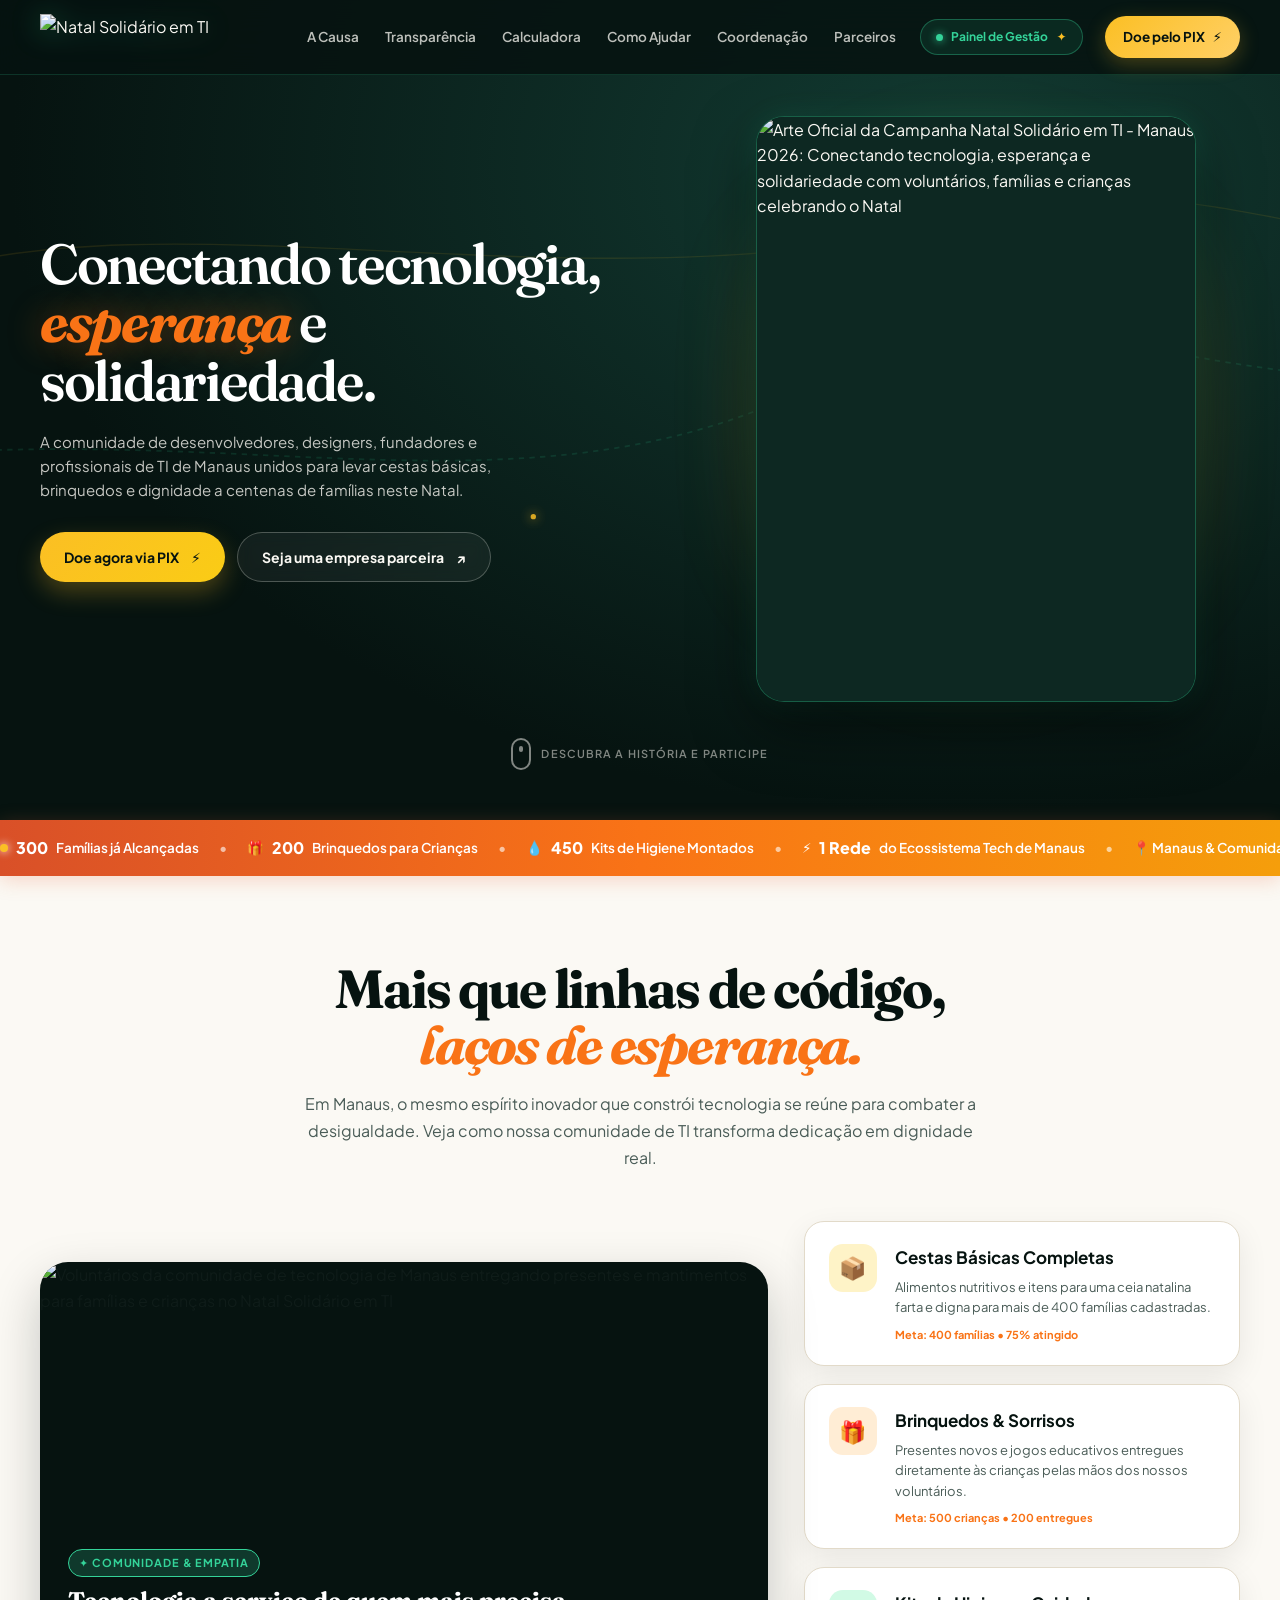
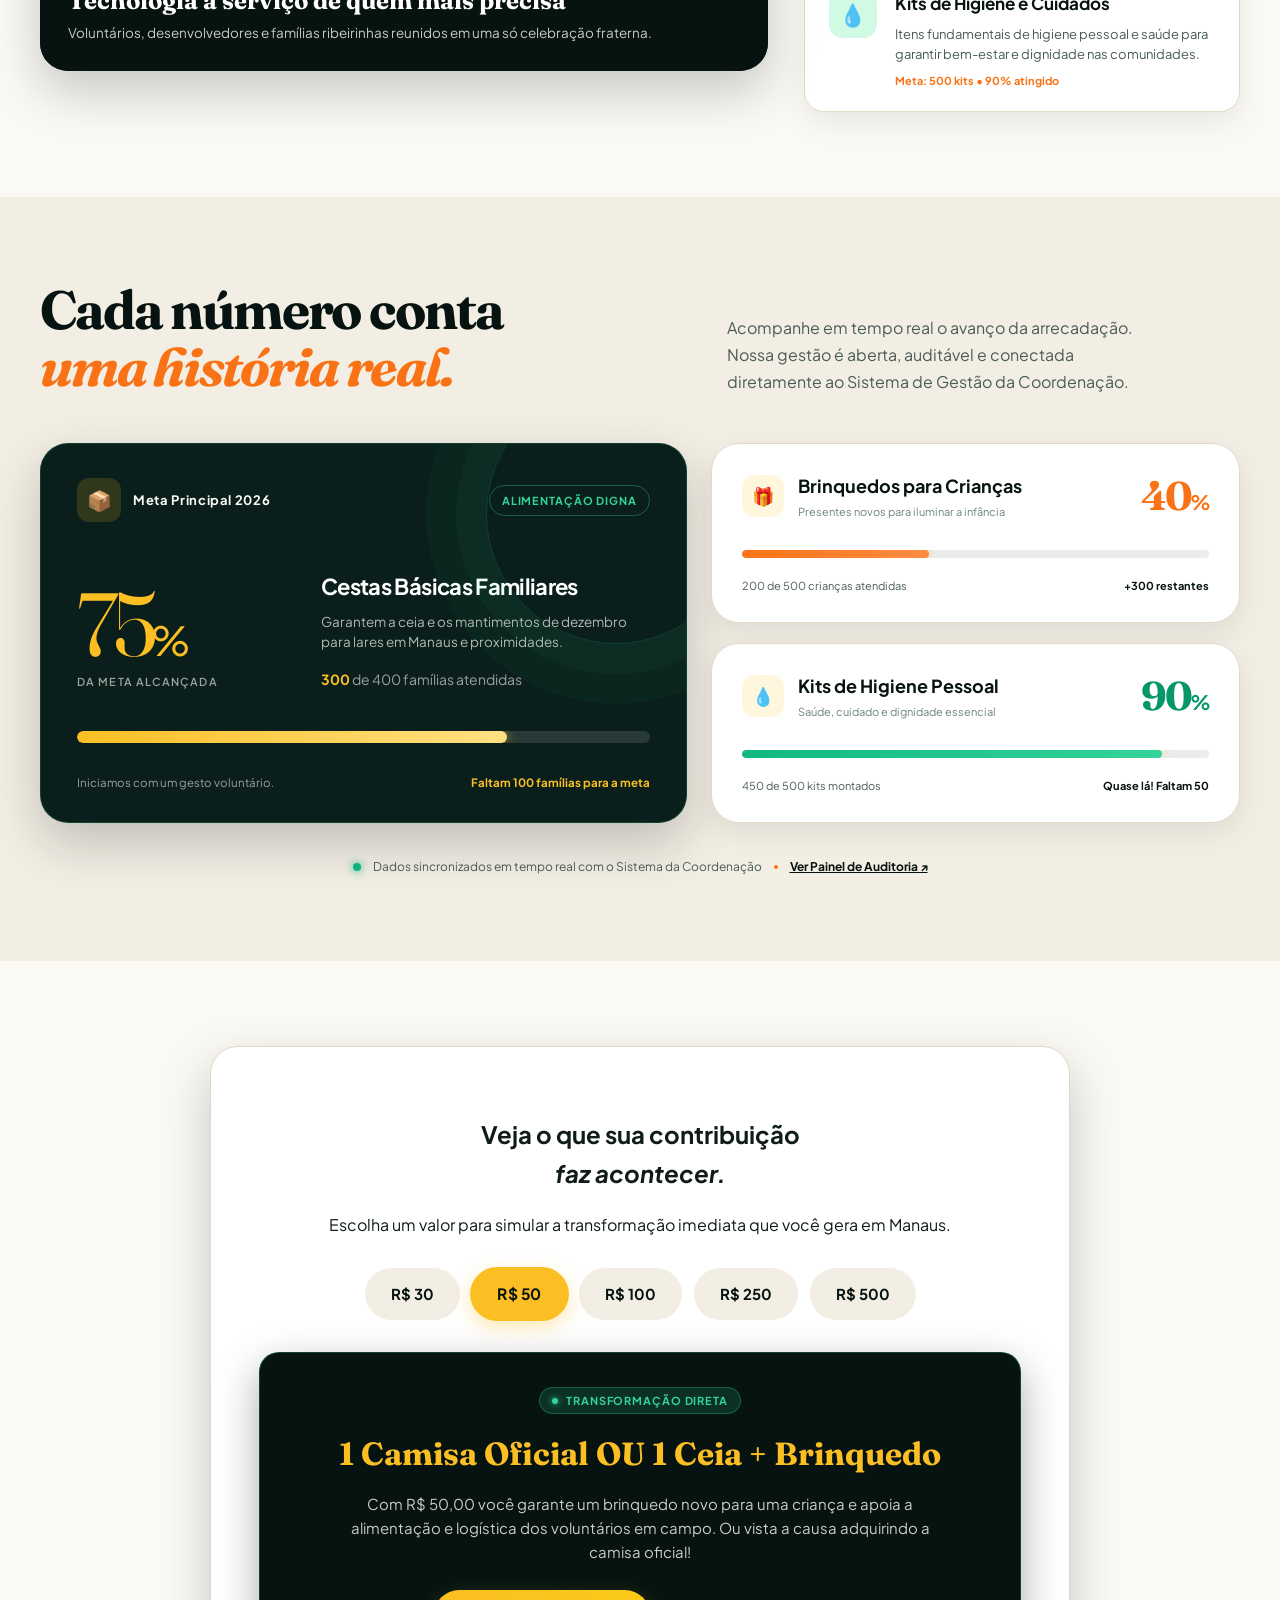
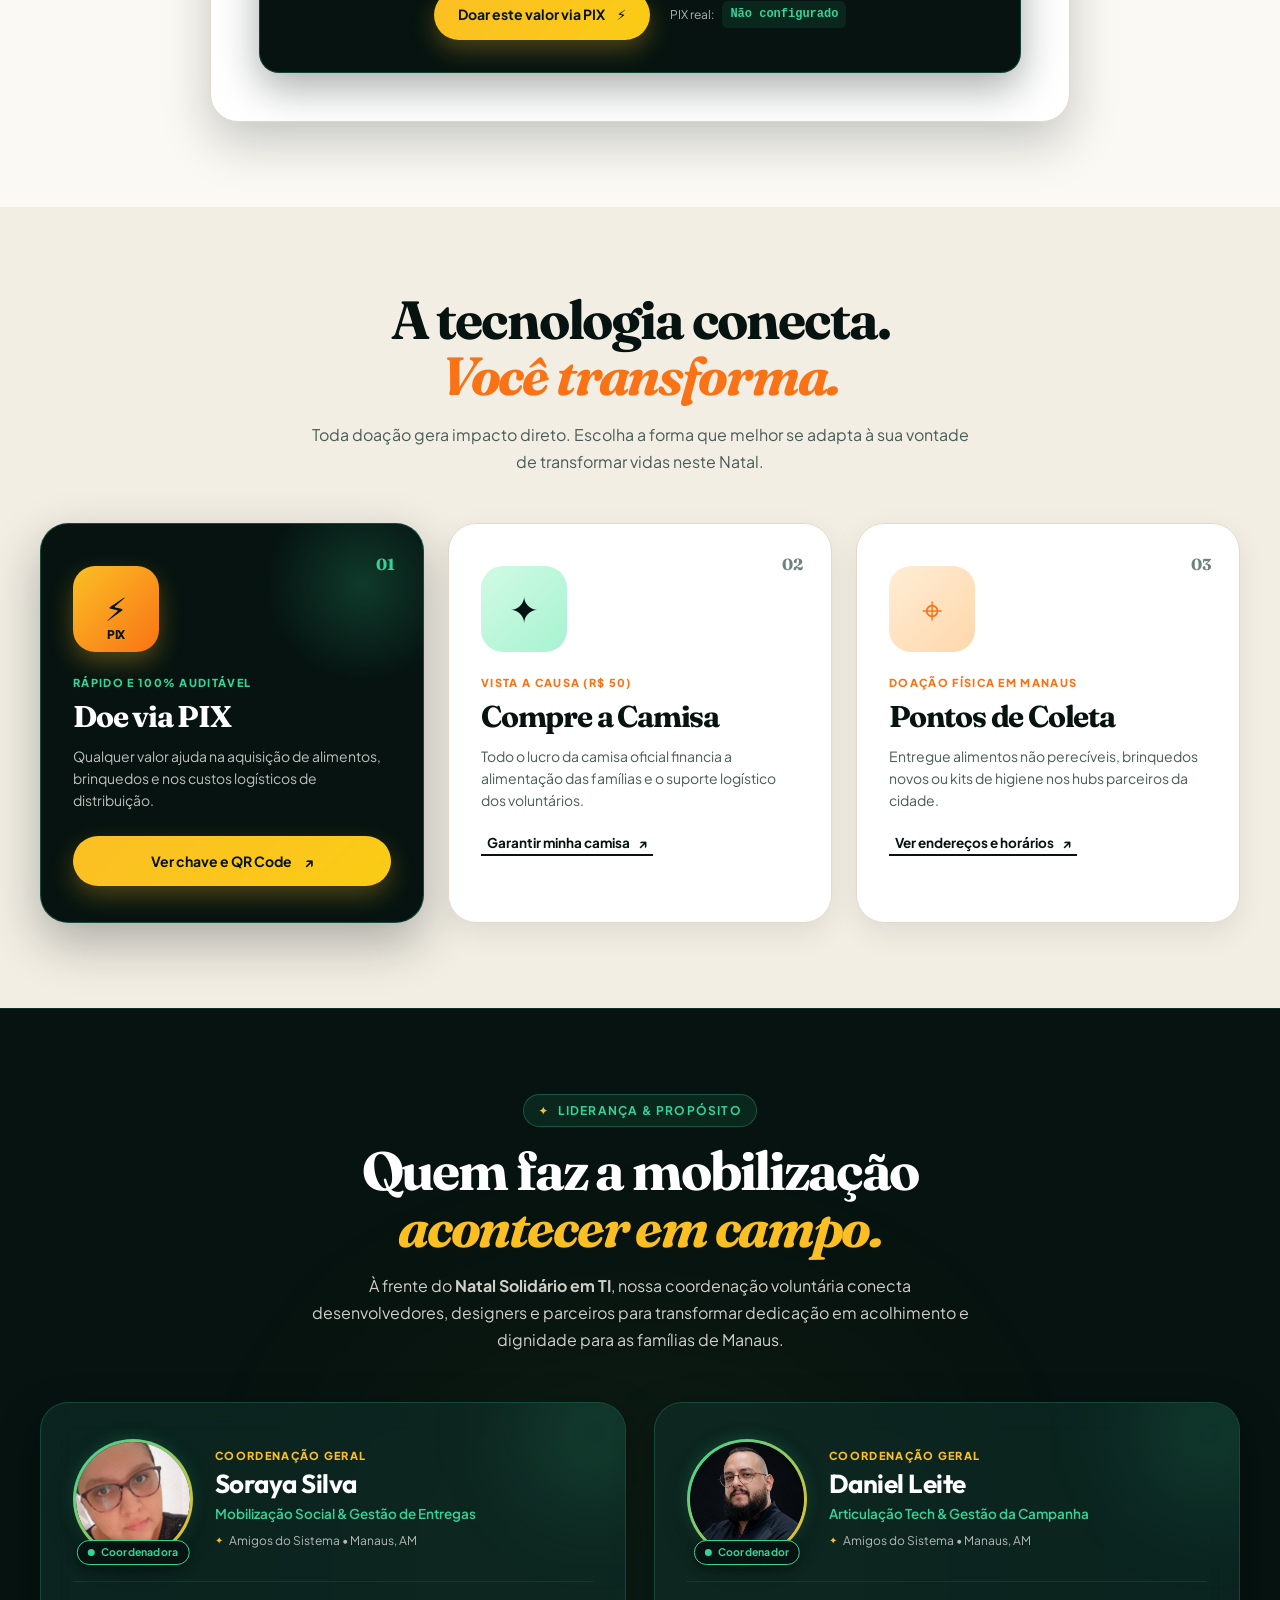
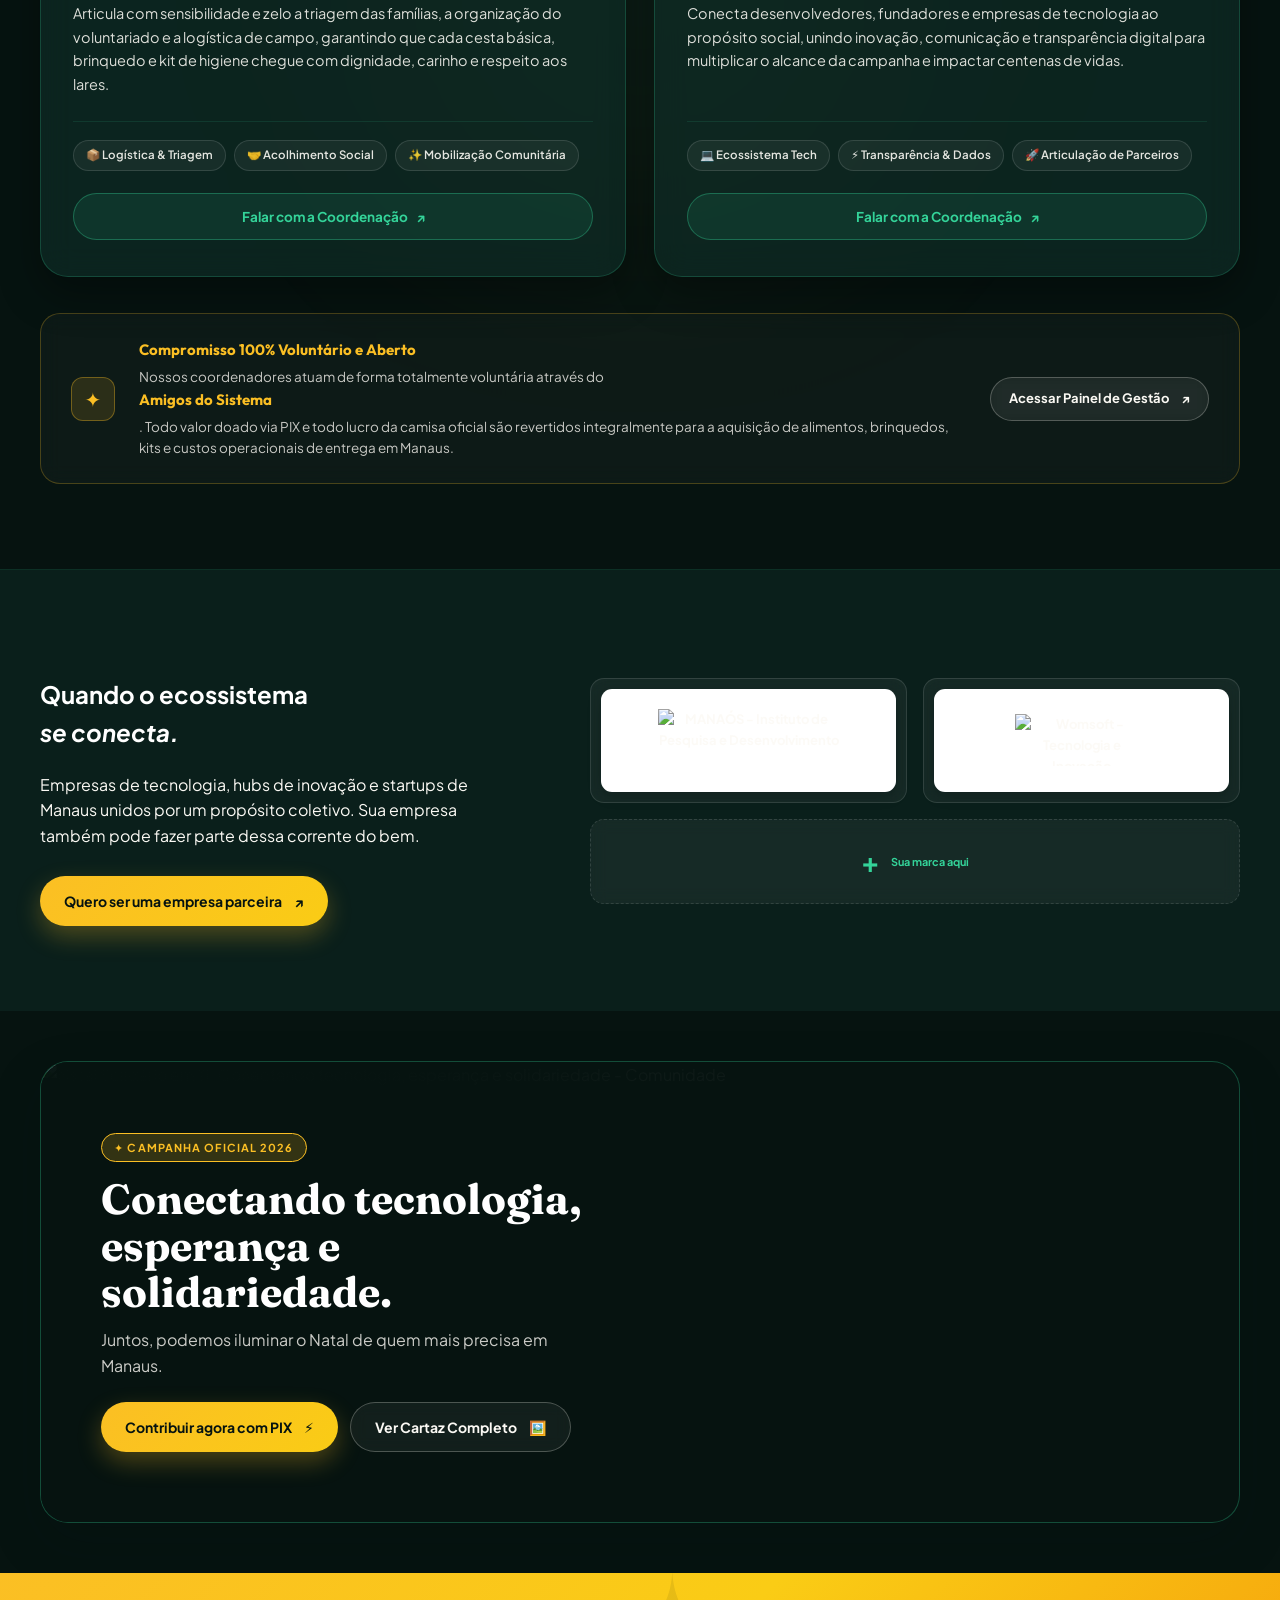
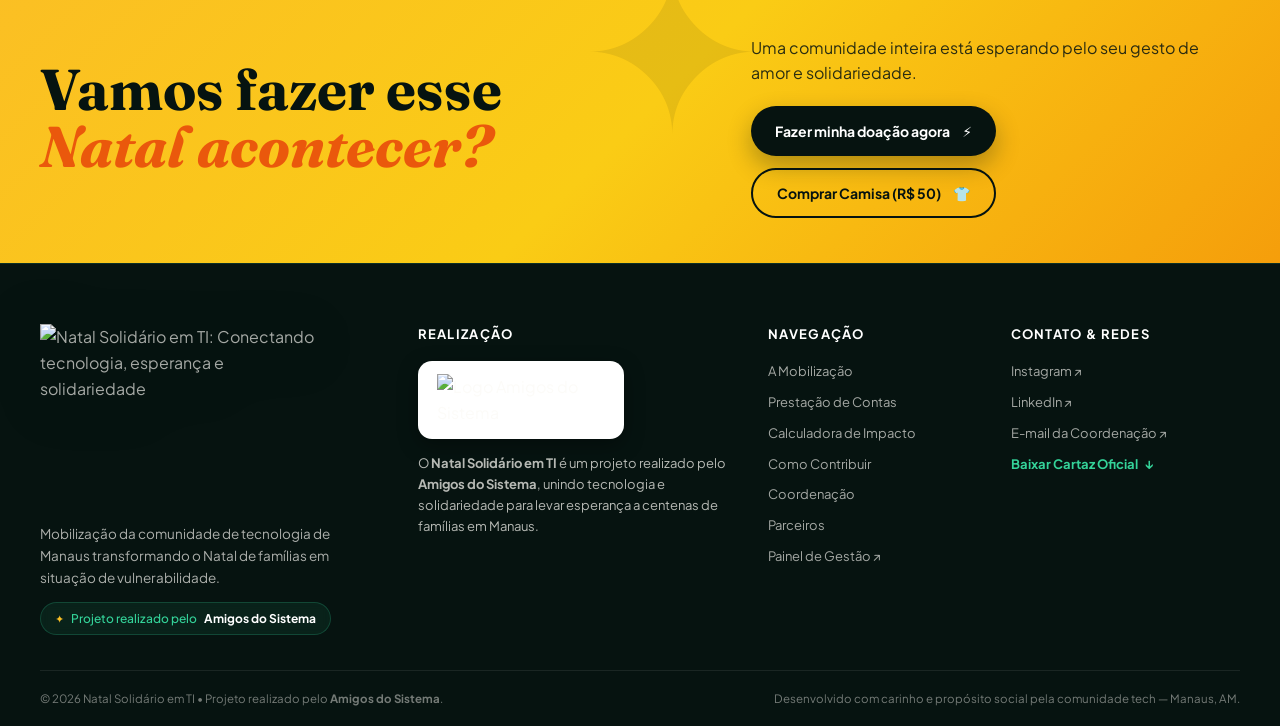
==== commit ac9b9730: "feat(banner): atualiza imagem de fundo do banner para pessoas.jpg" ====
--- a/index.html
+++ b/index.html
@@ -627,8 +627,8 @@
           <div class="kv-banner-card reveal">
             <div class="kv-banner-media">
               <img 
-                src="assets/kv-natal.jpg" 
-                alt="Natal Solidário em TI: Conectando tecnologia, esperança e solidariedade - Banner Oficial" 
+                src="assets/pessoas.jpg" 
+                alt="Natal Solidário em TI: Conectando tecnologia, esperança e solidariedade - Comunidade" 
                 class="kv-banner-img"
                 loading="lazy"
                 width="1440"
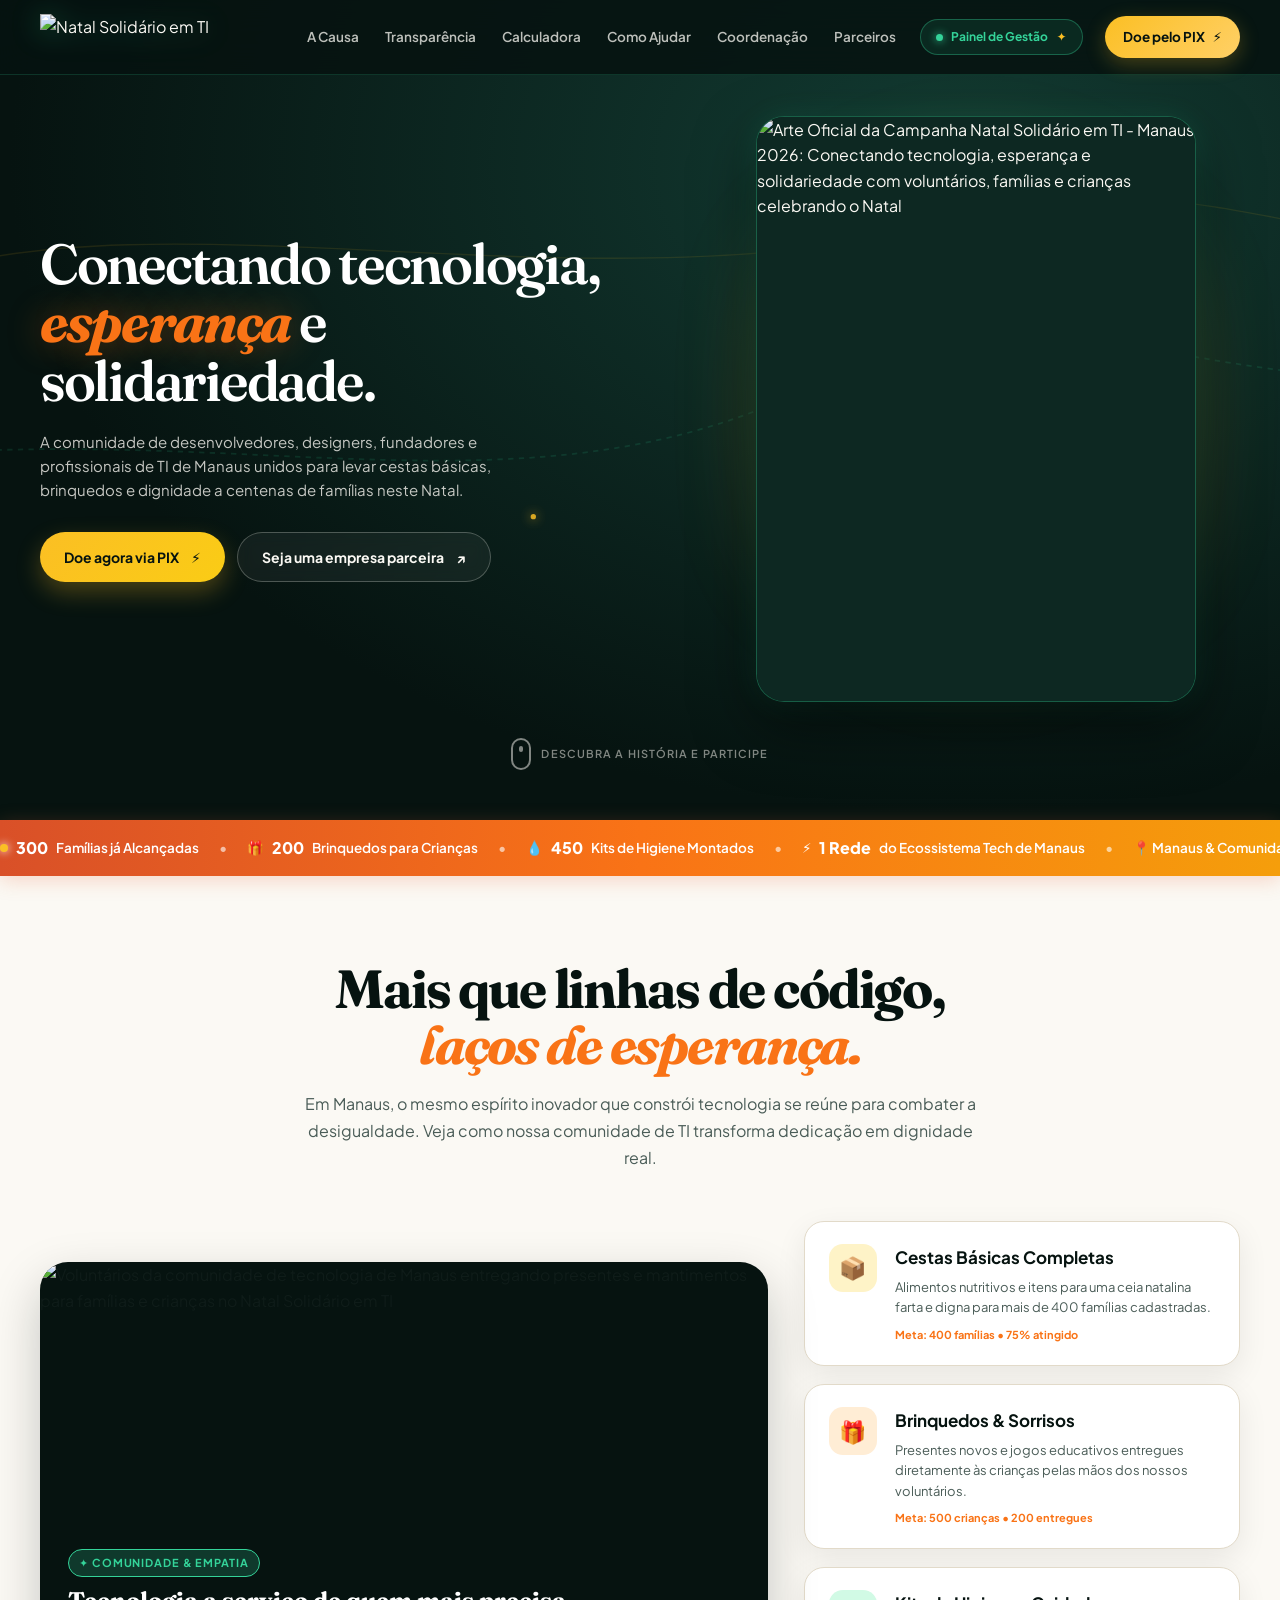
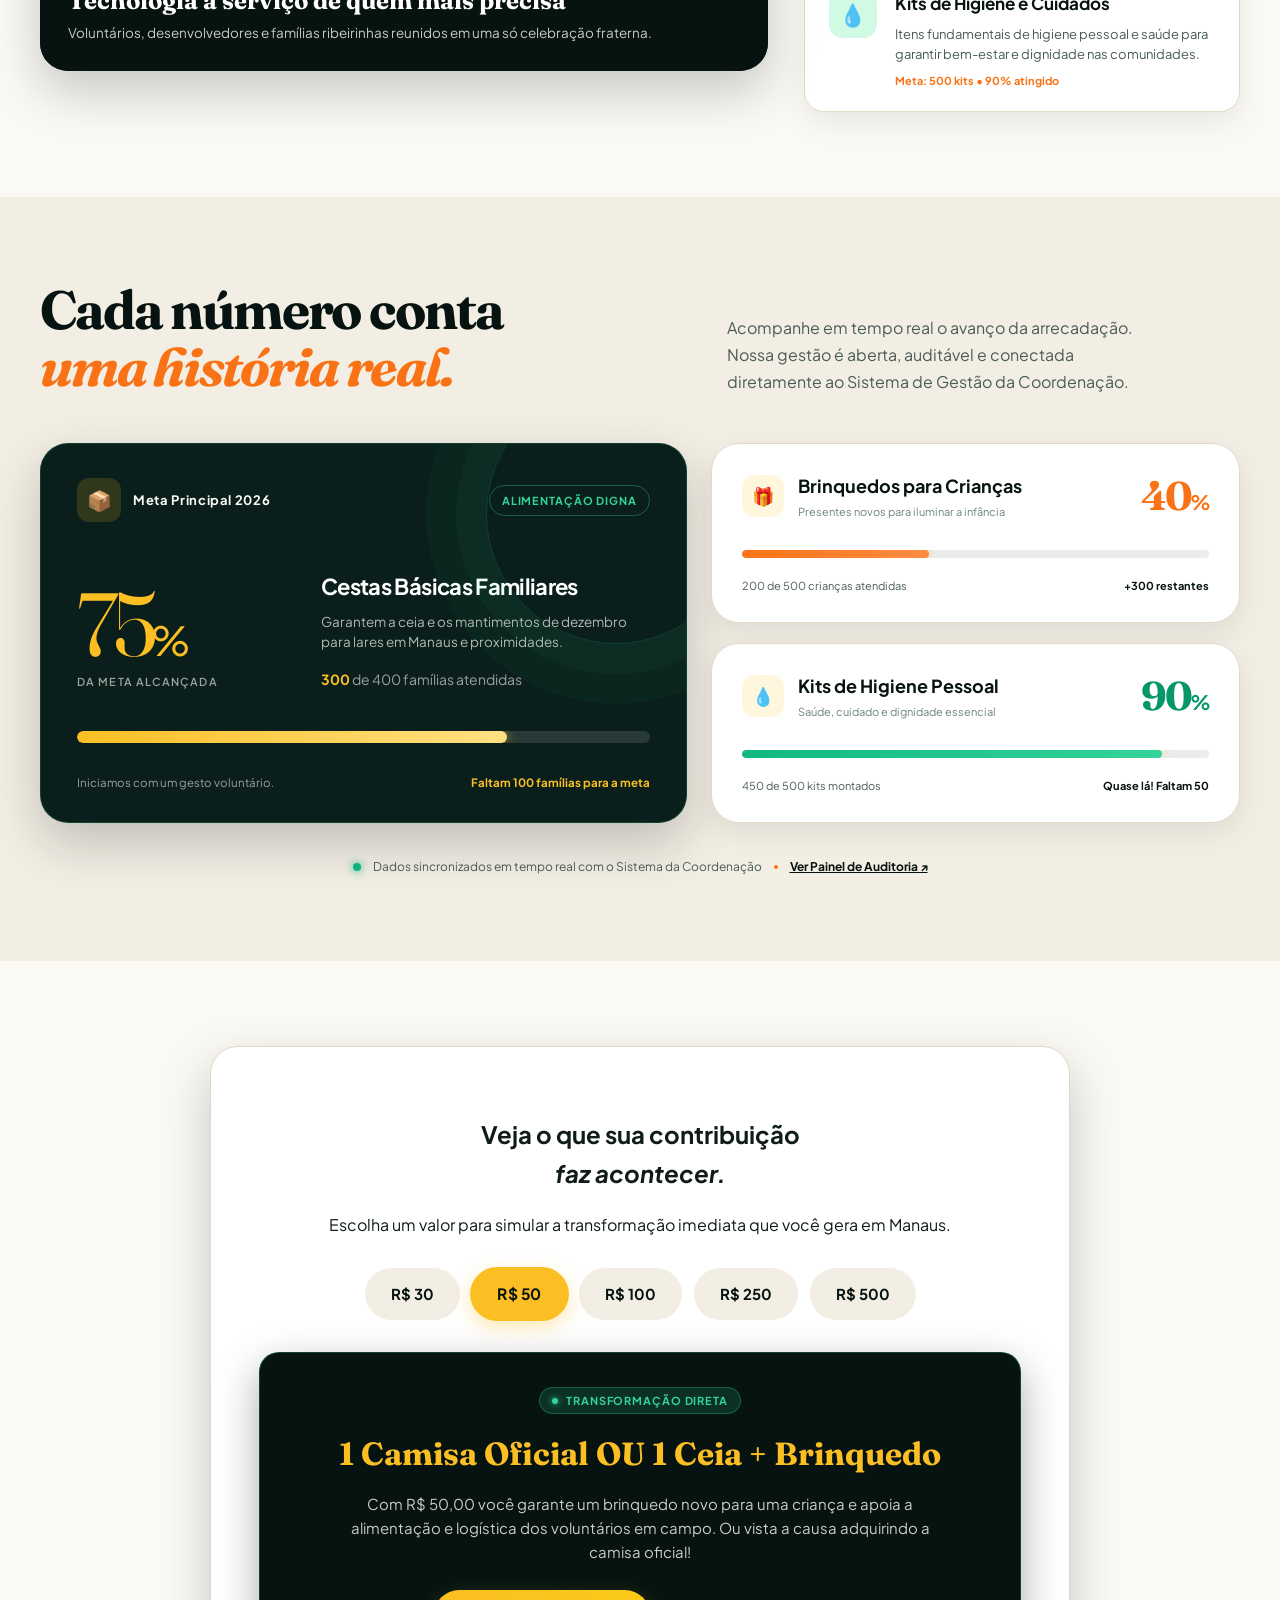
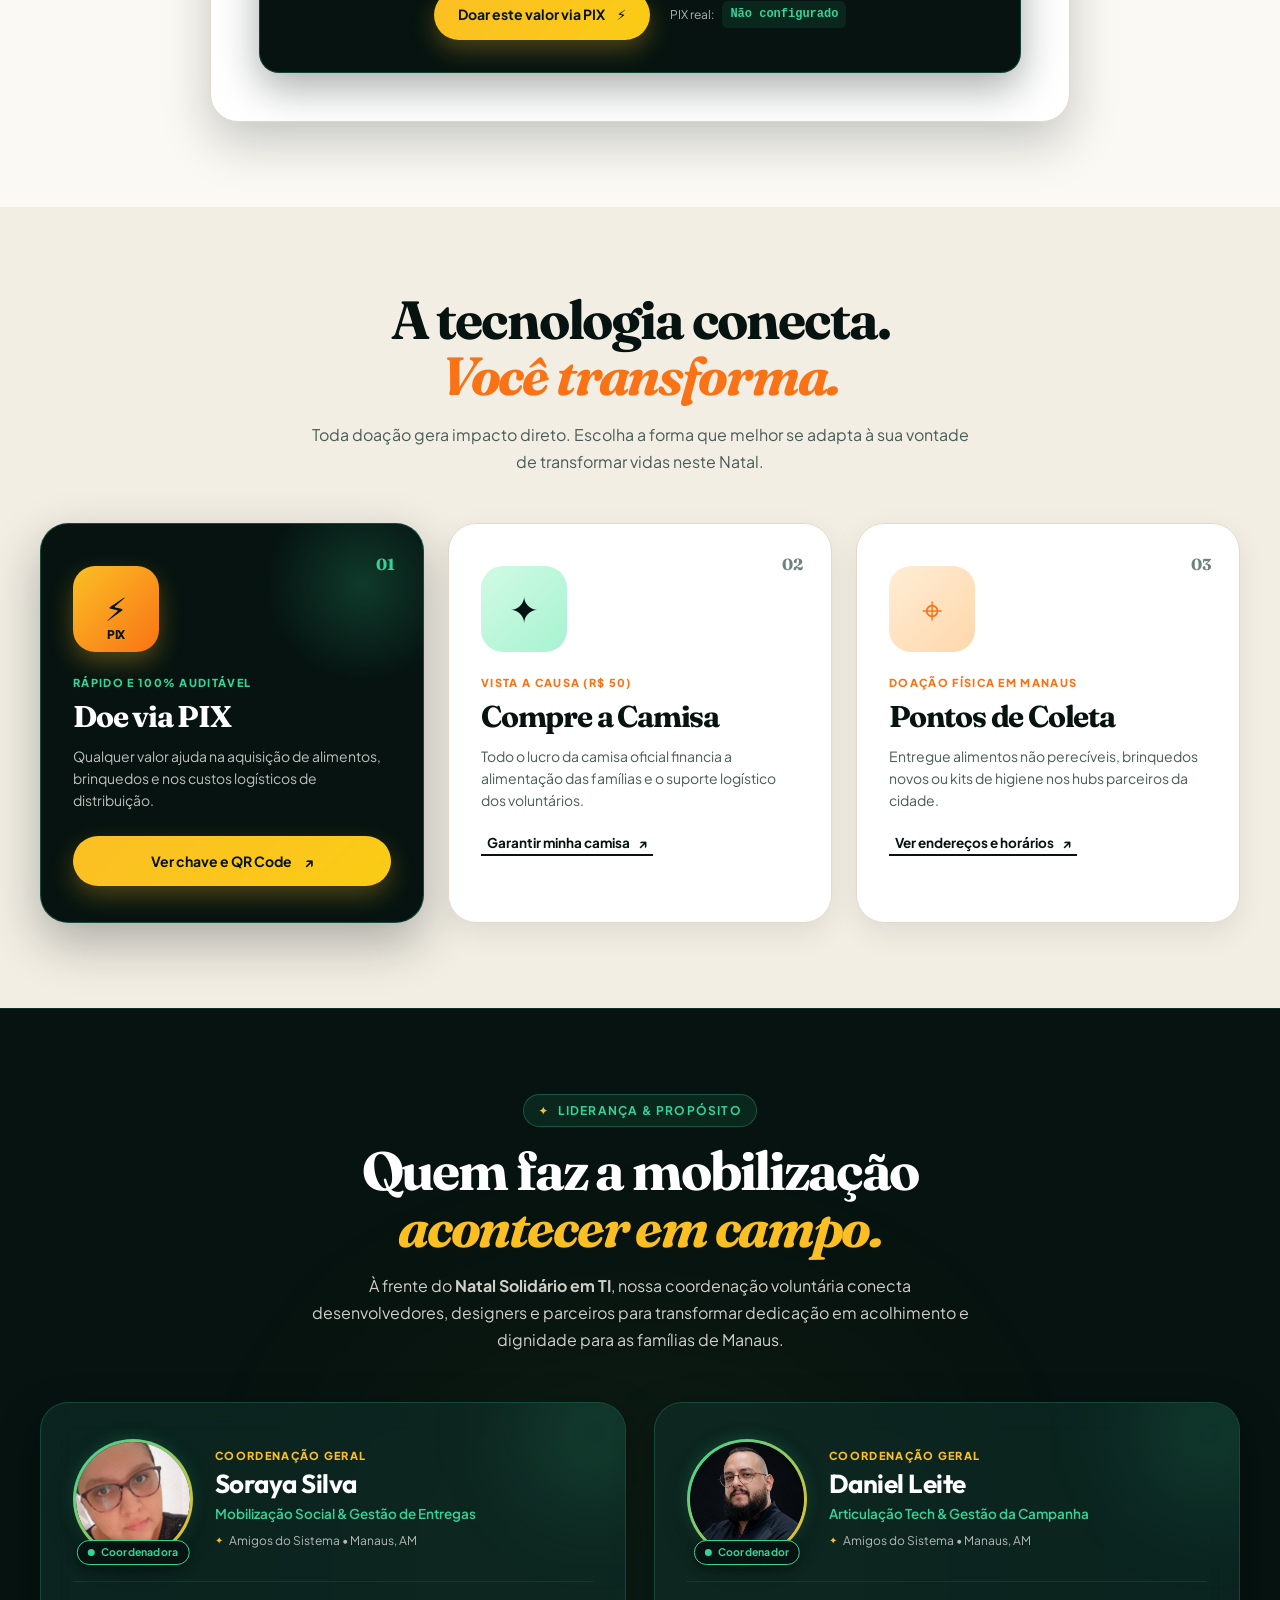
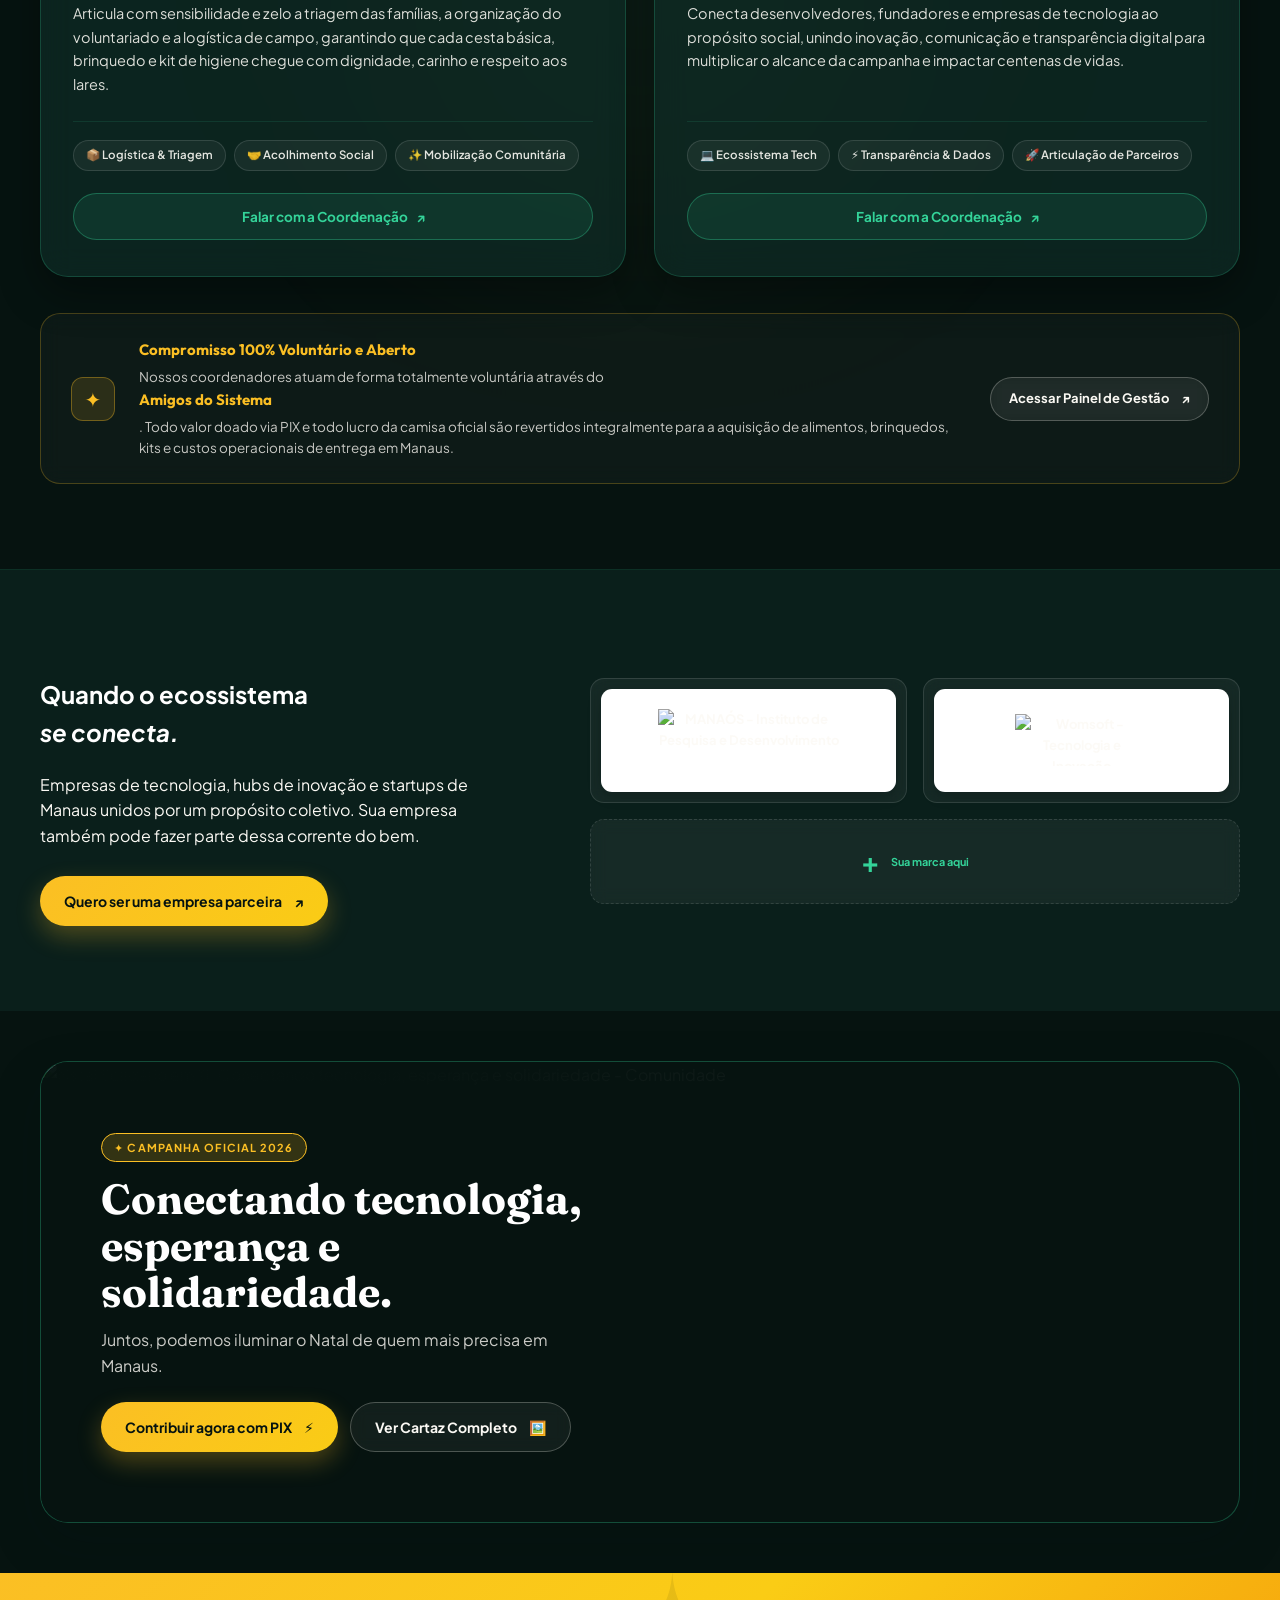
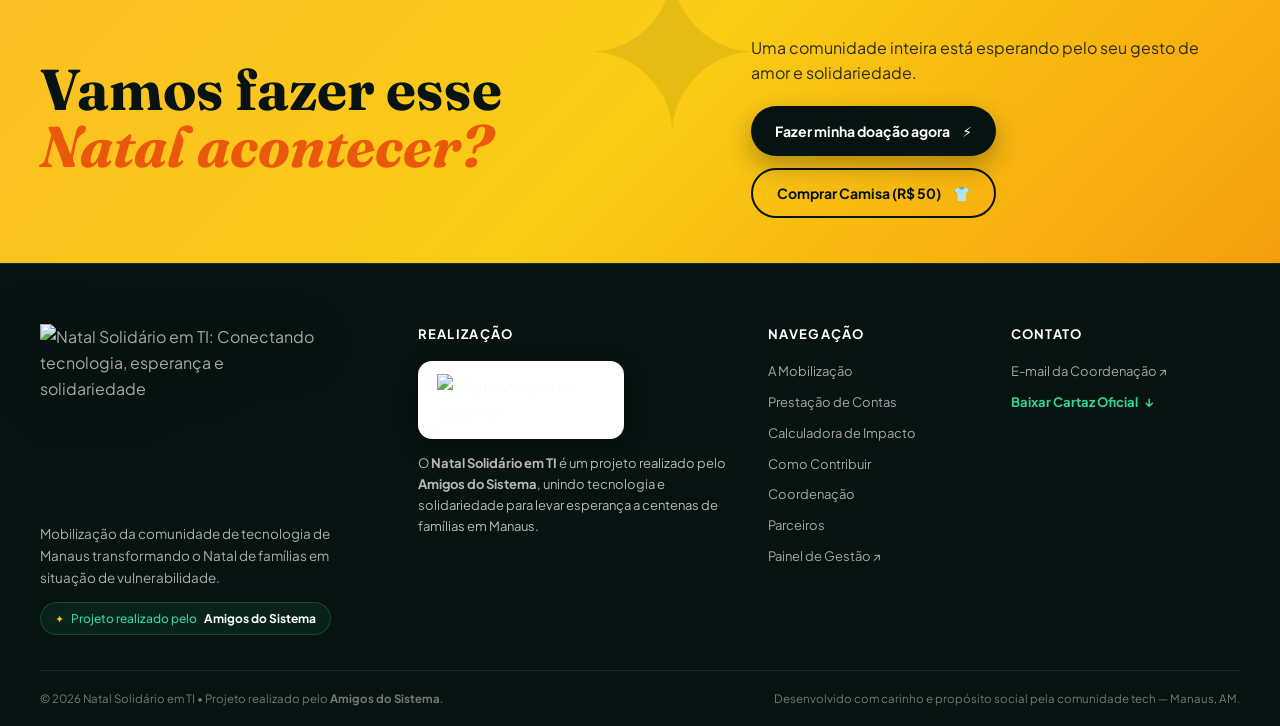
==== commit 7c5e588f: "fix(footer): remove links de Instagram e LinkedIn" ====
--- a/index.html
+++ b/index.html
@@ -726,10 +726,8 @@
         </div>
 
         <div class="footer-links-col">
-          <h4>Contato & Redes</h4>
+          <h4>Contato</h4>
           <div class="footer-links">
-            <a href="https://instagram.com" target="_blank" rel="noreferrer">Instagram <span>↗</span></a>
-            <a href="https://linkedin.com" target="_blank" rel="noreferrer">LinkedIn <span>↗</span></a>
             <a href="mailto:coordenacao@natalti.org">E-mail da Coordenação <span>↗</span></a>
             <button class="link-btn-art" type="button" data-open-modal="arte-kv">Baixar Cartaz Oficial <span>↓</span></button>
           </div>
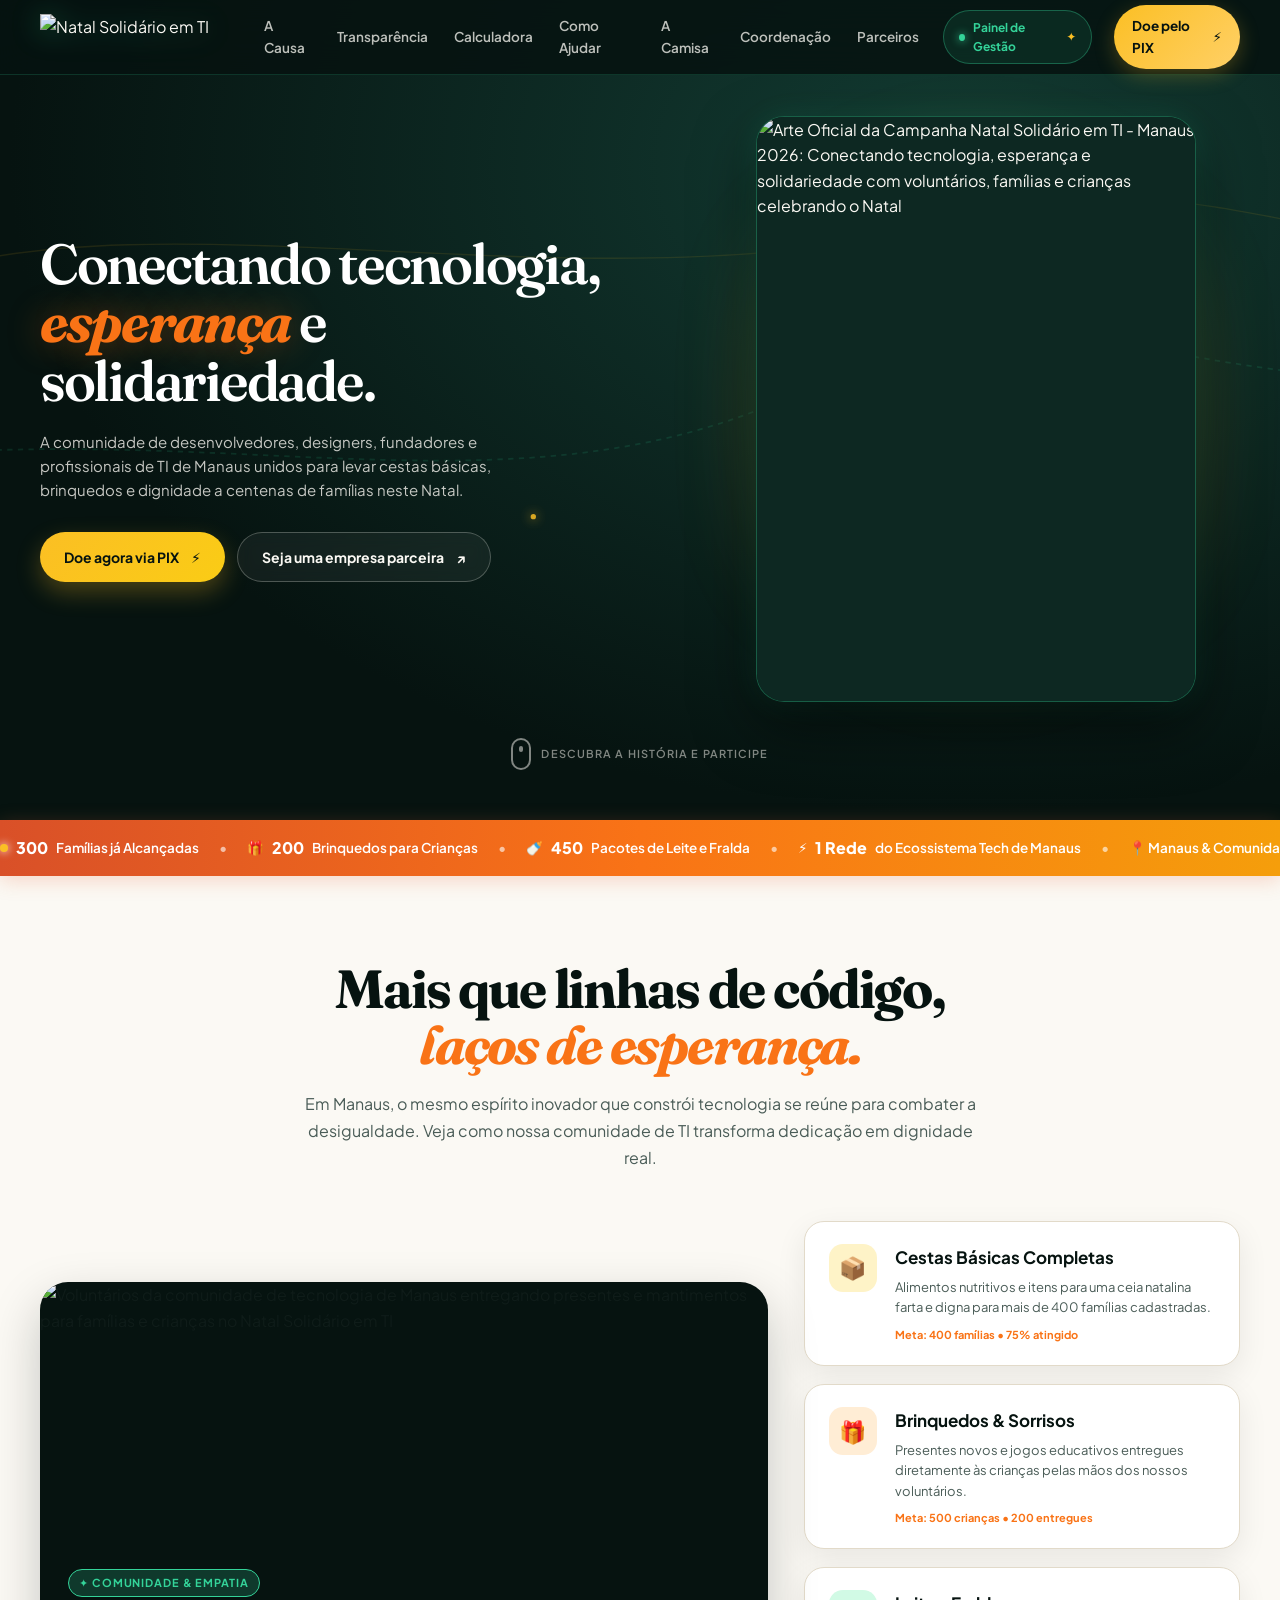
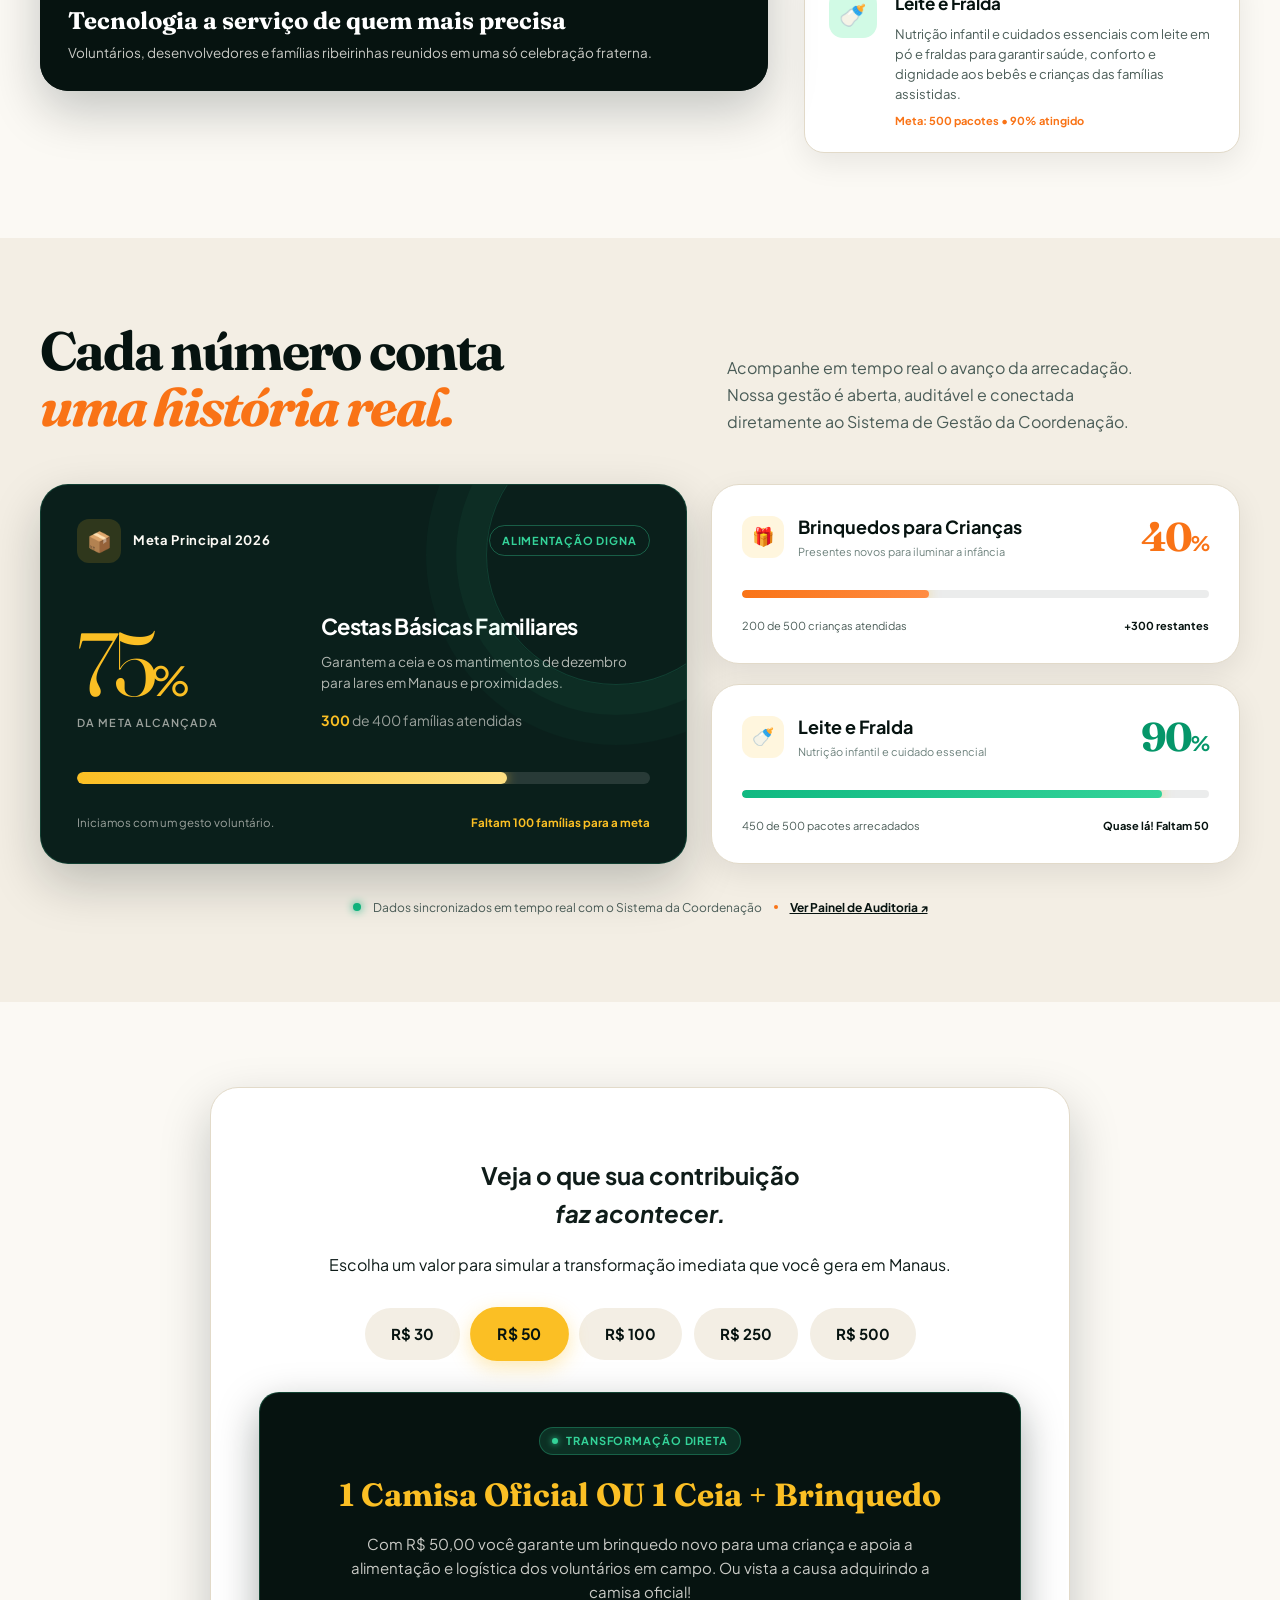
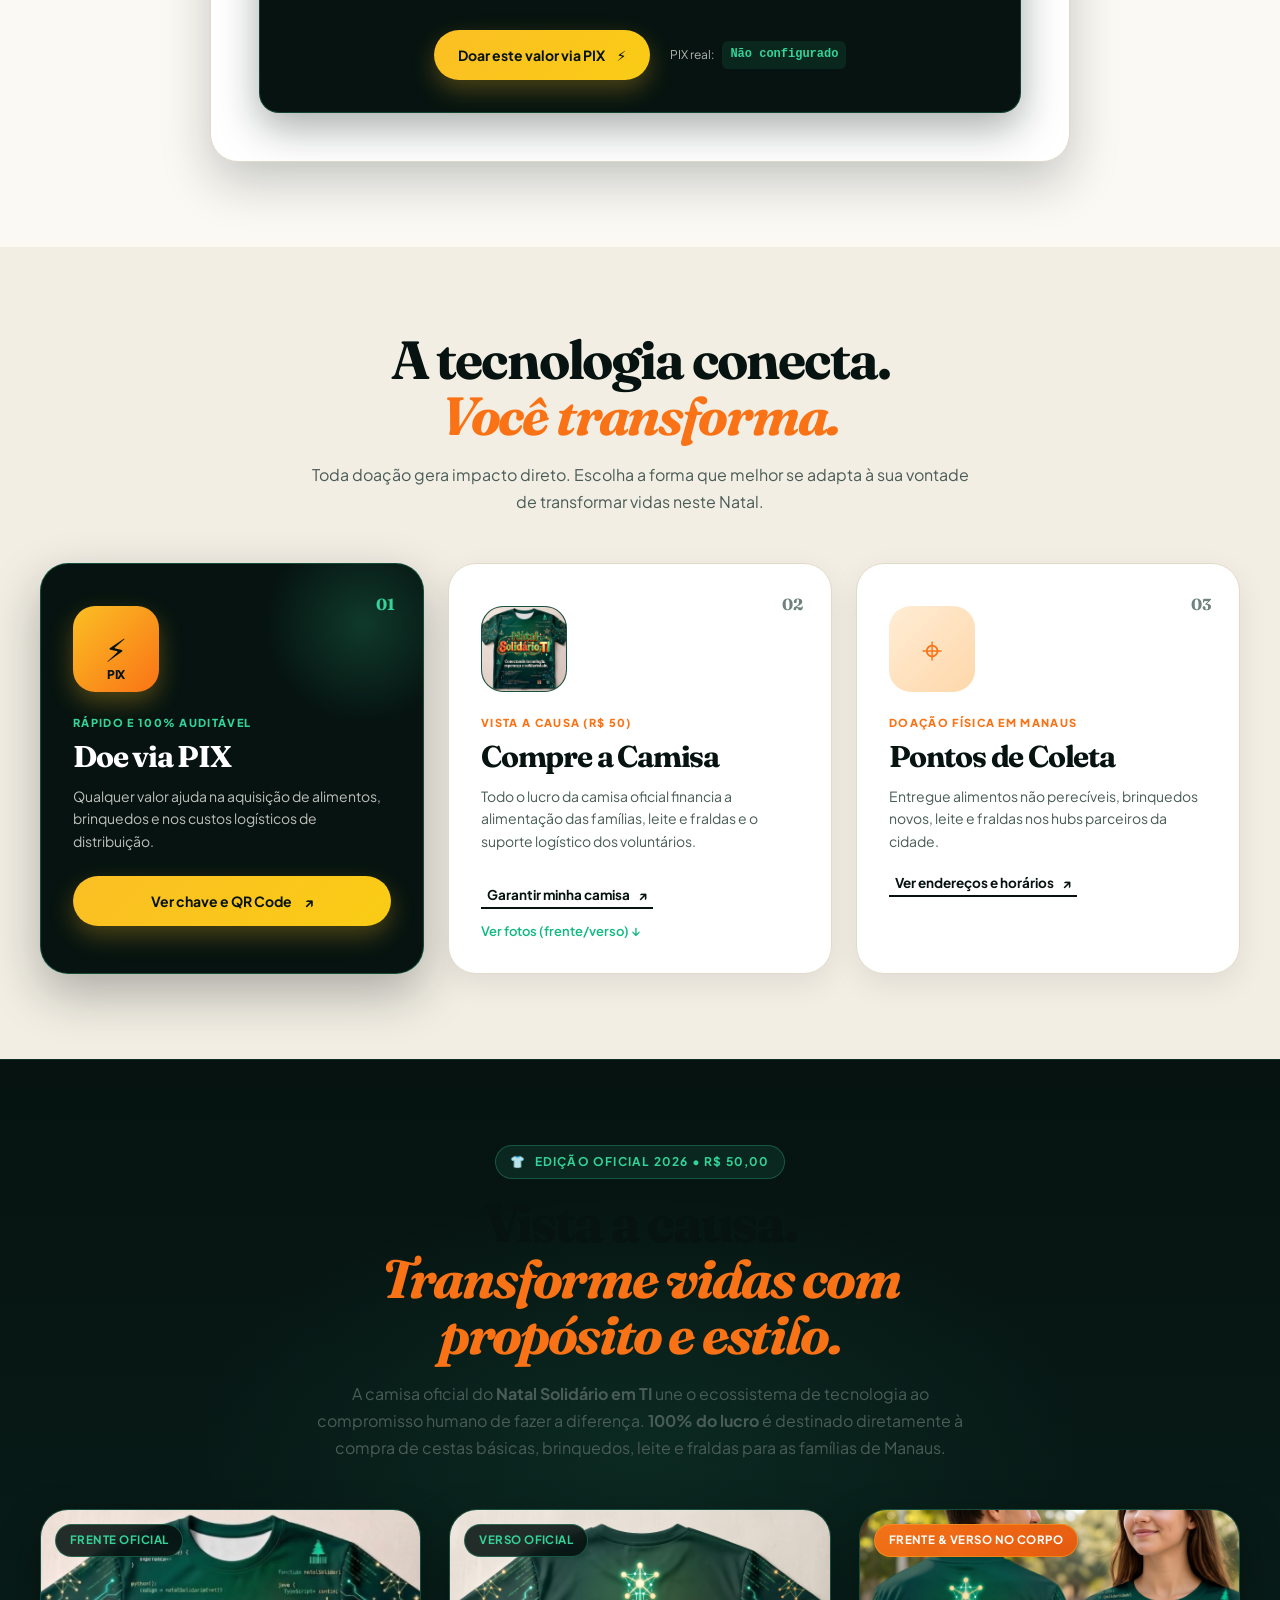
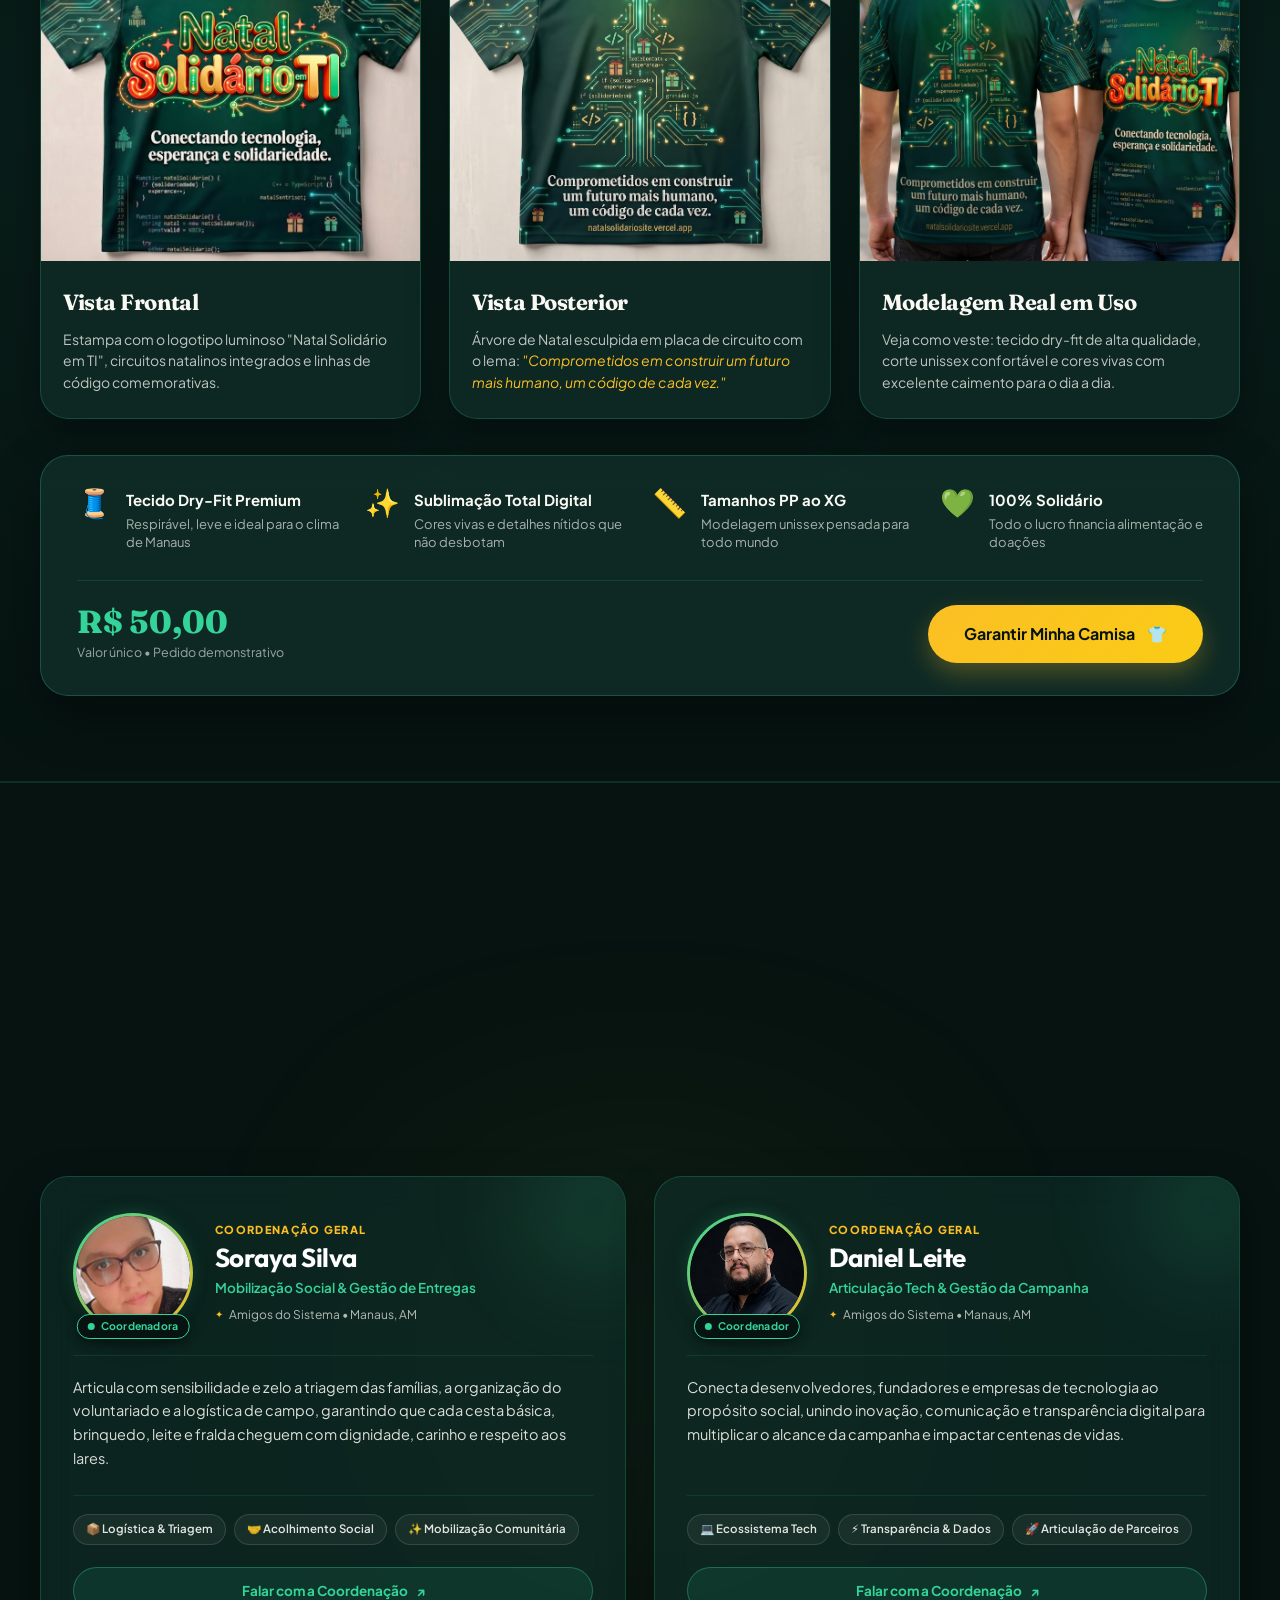
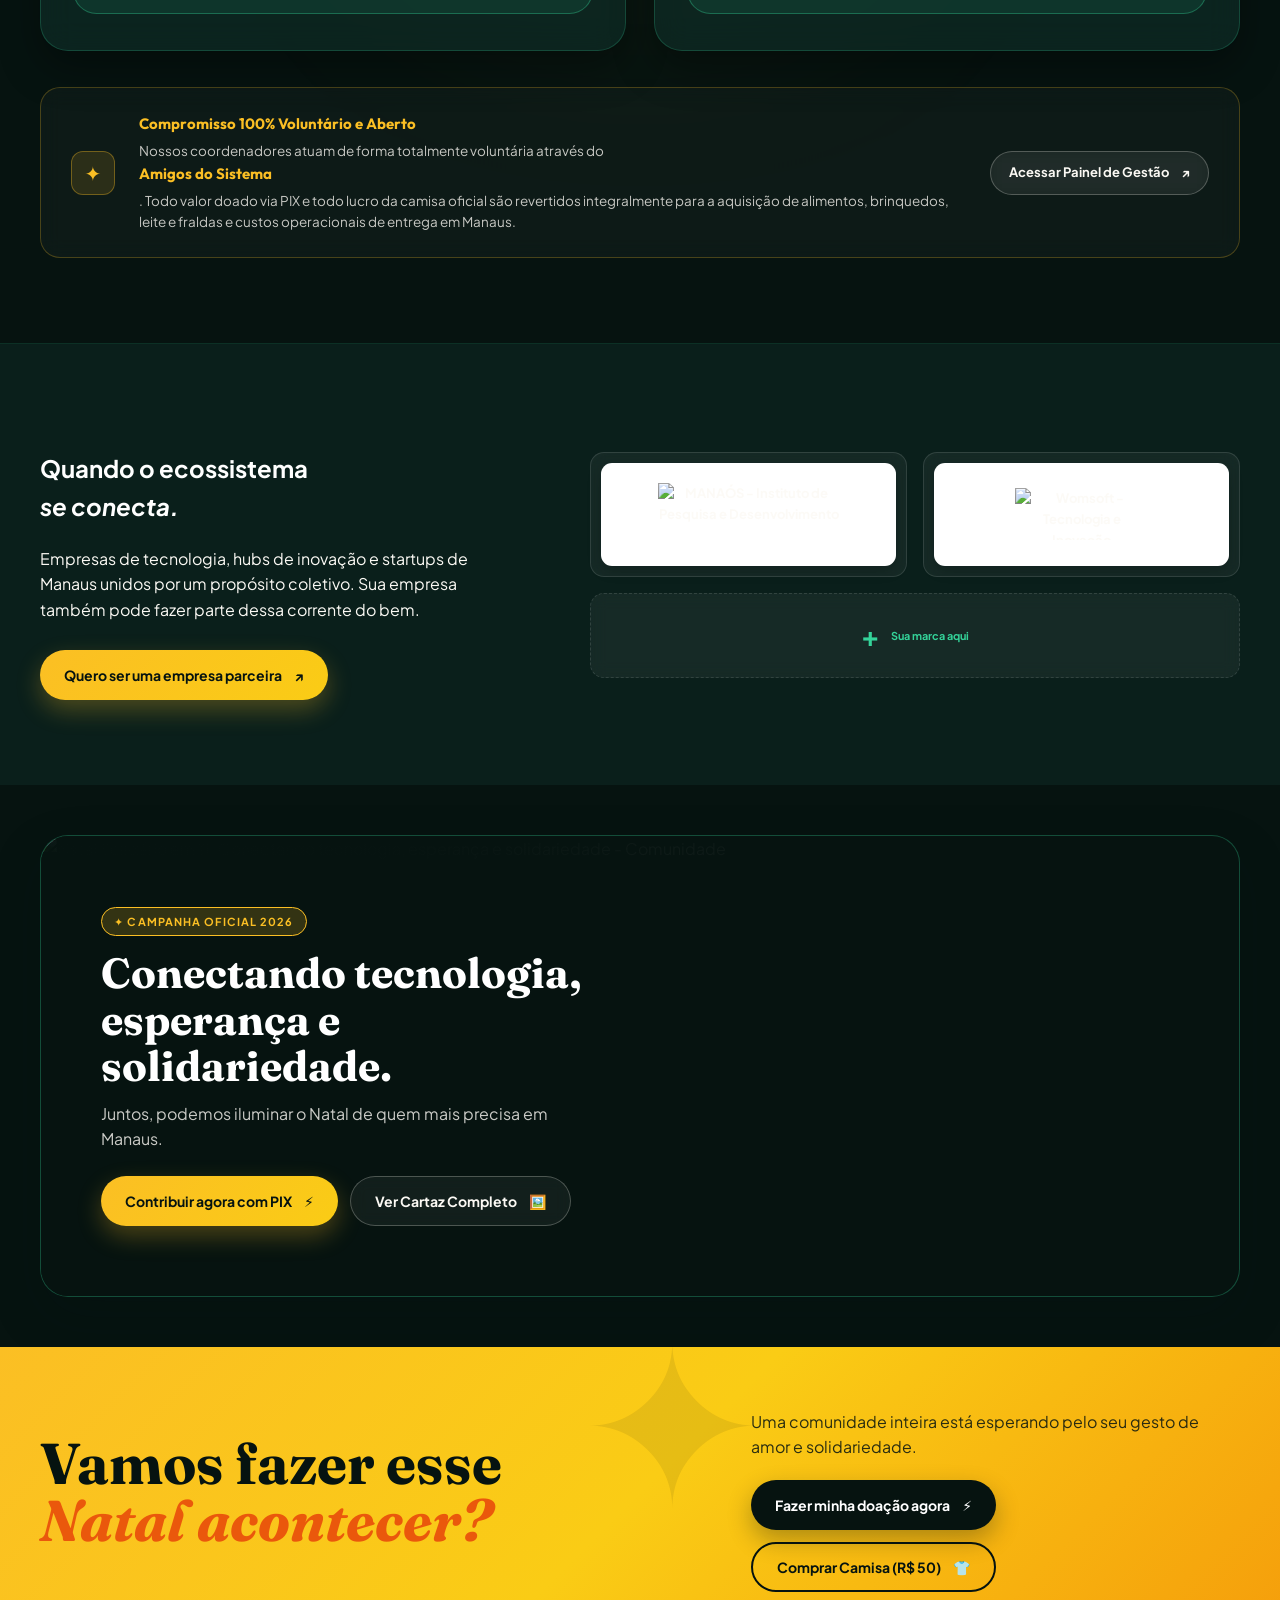
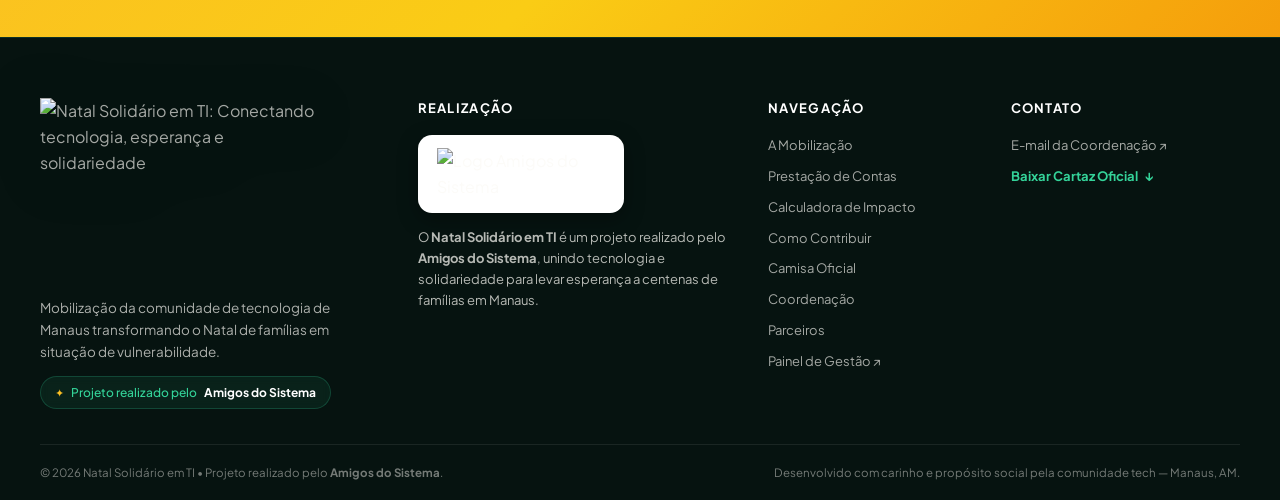
==== commit 7b5196ee: "feat: altera kit de higiene para Leite e Fralda e adiciona imagens da camisa oficial" ====
--- a/index.html
+++ b/index.html
@@ -44,6 +44,7 @@
           <a href="#impacto">Transparência</a>
           <a href="#calculadora">Calculadora</a>
           <a href="#ajudar">Como Ajudar</a>
+          <a href="#camisa">A Camisa</a>
           <a href="#coordenacao">Coordenação</a>
           <a href="#parceiros">Parceiros</a>
           <a class="nav-admin" href="/" target="_blank" rel="noreferrer" title="Acesso dos coordenadores ao sistema de gestão">
@@ -129,7 +130,7 @@
             <span class="ticker-sep">•</span>
             <span class="ticker-item">🎁 <strong>200</strong> Brinquedos para Crianças</span>
             <span class="ticker-sep">•</span>
-            <span class="ticker-item">💧 <strong>450</strong> Kits de Higiene Montados</span>
+            <span class="ticker-item">🍼 <strong>450</strong> Pacotes de Leite e Fralda</span>
             <span class="ticker-sep">•</span>
             <span class="ticker-item">⚡ <strong>1 Rede</strong> do Ecossistema Tech de Manaus</span>
             <span class="ticker-sep">•</span>
@@ -144,7 +145,7 @@
             <span class="ticker-sep">•</span>
             <span class="ticker-item">🎁 <strong>200</strong> Brinquedos para Crianças</span>
             <span class="ticker-sep">•</span>
-            <span class="ticker-item">💧 <strong>450</strong> Kits de Higiene Montados</span>
+            <span class="ticker-item">🍼 <strong>450</strong> Pacotes de Leite e Fralda</span>
             <span class="ticker-sep">•</span>
             <span class="ticker-item">⚡ <strong>1 Rede</strong> do Ecossistema Tech de Manaus</span>
             <span class="ticker-sep">•</span>
@@ -212,12 +213,12 @@
 
               <article class="pillar-box">
                 <div class="pillar-icon-wrap bg-mint-soft">
-                  <span class="pillar-emoji">💧</span>
+                  <span class="pillar-emoji">🍼</span>
                 </div>
                 <div class="pillar-text">
-                  <h3>Kits de Higiene e Cuidados</h3>
-                  <p>Itens fundamentais de higiene pessoal e saúde para garantir bem-estar e dignidade nas comunidades.</p>
-                  <span class="pillar-meta">Meta: 500 kits • 90% atingido</span>
+                  <h3>Leite e Fralda</h3>
+                  <p>Nutrição infantil e cuidados essenciais com leite em pó e fraldas para garantir saúde, conforto e dignidade aos bebês e crianças das famílias assistidas.</p>
+                  <span class="pillar-meta">Meta: 500 pacotes • 90% atingido</span>
                 </div>
               </article>
             </div>
@@ -273,7 +274,7 @@
               </div>
             </div>
 
-            <!-- Metas Secundárias: Brinquedos e Higiene -->
+            <!-- Metas Secundárias: Brinquedos e Leite & Fralda -->
             <div class="progress-stack">
               <article class="progress-card reveal">
                 <div class="progress-card-head">
@@ -295,18 +296,18 @@
 
               <article class="progress-card reveal">
                 <div class="progress-card-head">
-                  <span class="progress-icon progress-icon-small bg-mint-soft">💧</span>
+                  <span class="progress-icon progress-icon-small bg-mint-soft">🍼</span>
                   <div>
-                    <h3>Kits de Higiene Pessoal</h3>
-                    <p>Saúde, cuidado e dignidade essencial</p>
+                    <h3>Leite e Fralda</h3>
+                    <p>Nutrição infantil e cuidado essencial</p>
                   </div>
                   <strong class="color-mint">90<small>%</small></strong>
                 </div>
-                <div class="progress-track progress-track-mint" role="progressbar" aria-label="Kits de higiene: 90 por cento" aria-valuemin="0" aria-valuemax="100" aria-valuenow="90">
+                <div class="progress-track progress-track-mint" role="progressbar" aria-label="Leite e fralda: 90 por cento" aria-valuemin="0" aria-valuemax="100" aria-valuenow="90">
                   <span style="width: 90%" class="bg-mint"></span>
                 </div>
                 <div class="progress-card-foot">
-                  <span>450 de 500 kits montados</span>
+                  <span>450 de 500 pacotes arrecadados</span>
                   <strong>Quase lá! Faltam 50</strong>
                 </div>
               </article>
@@ -392,16 +393,19 @@
             <!-- 02 CAMISA -->
             <article class="help-card reveal">
               <div class="card-number">02</div>
-              <div class="help-illustration shirt-illustration" aria-hidden="true">
-                <span>✦</span>
+              <div class="help-illustration shirt-illustration" title="Camisa Oficial Frente e Verso">
+                <img src="assets/frente.jpg" alt="Camisa Oficial Natal Solidário" class="shirt-card-thumb" />
               </div>
               <div class="help-card-content">
                 <span class="card-kicker">Vista a Causa (R$ 50)</span>
                 <h3>Compre a Camisa</h3>
-                <p>Todo o lucro da camisa oficial financia a alimentação das famílias e o suporte logístico dos voluntários.</p>
-                <button class="text-link" type="button" data-open-modal="camisa">
-                  Garantir minha camisa <span aria-hidden="true">↗</span>
-                </button>
+                <p>Todo o lucro da camisa oficial financia a alimentação das famílias, leite e fraldas e o suporte logístico dos voluntários.</p>
+                <div class="card-links-row">
+                  <button class="text-link" type="button" data-open-modal="camisa">
+                    Garantir minha camisa <span aria-hidden="true">↗</span>
+                  </button>
+                  <a href="#camisa" class="card-view-link">Ver fotos (frente/verso) ↓</a>
+                </div>
               </div>
             </article>
 
@@ -414,12 +418,135 @@
               <div class="help-card-content">
                 <span class="card-kicker">Doação Física em Manaus</span>
                 <h3>Pontos de Coleta</h3>
-                <p>Entregue alimentos não perecíveis, brinquedos novos ou kits de higiene nos hubs parceiros da cidade.</p>
+                <p>Entregue alimentos não perecíveis, brinquedos novos, leite e fraldas nos hubs parceiros da cidade.</p>
                 <button class="text-link" type="button" data-open-modal="coleta">
                   Ver endereços e horários <span aria-hidden="true">↗</span>
                 </button>
               </div>
             </article>
+          </div>
+        </div>
+      </section>
+
+      <!-- SEÇÃO CAMISA OFICIAL 2026 (FRENTE, VERSO E EM CAMPO) -->
+      <section class="shirt-showcase section-pad" id="camisa" aria-labelledby="shirt-showcase-title">
+        <div class="shell">
+          <div class="section-heading heading-centered reveal">
+            <div class="section-kicker">
+              <span class="kicker-spark">👕</span> Edição Oficial 2026 • R$ 50,00
+            </div>
+            <h2 id="shirt-showcase-title">
+              Vista a causa.<br /><em>Transforme vidas com propósito e estilo.</em>
+            </h2>
+            <p>
+              A camisa oficial do <strong>Natal Solidário em TI</strong> une o ecossistema de tecnologia ao compromisso humano de fazer a diferença. <strong>100% do lucro</strong> é destinado diretamente à compra de cestas básicas, brinquedos, leite e fraldas para as famílias de Manaus.
+            </p>
+          </div>
+
+          <div class="shirt-gallery-grid">
+            <!-- 01 FRENTE -->
+            <article class="shirt-gallery-card reveal" data-open-modal="camisa" role="button" tabindex="0" title="Clique para pedir sua camisa">
+              <div class="shirt-media-wrap">
+                <img 
+                  src="assets/frente.jpg" 
+                  alt="Camisa Oficial Natal Solidário em TI - Frente com tipografia e circuitos luminosos" 
+                  class="shirt-gallery-img"
+                  loading="lazy"
+                  width="720"
+                  height="720"
+                />
+                <span class="shirt-badge-pill">Frente Oficial</span>
+              </div>
+              <div class="shirt-card-desc">
+                <h3>Vista Frontal</h3>
+                <p>Estampa com o logotipo luminoso "Natal Solidário em TI", circuitos natalinos integrados e linhas de código comemorativas.</p>
+              </div>
+            </article>
+
+            <!-- 02 VERSO -->
+            <article class="shirt-gallery-card reveal" data-open-modal="camisa" role="button" tabindex="0" title="Clique para pedir sua camisa">
+              <div class="shirt-media-wrap">
+                <img 
+                  src="assets/verso.jpg" 
+                  alt="Camisa Oficial Natal Solidário em TI - Verso com árvore de Natal em circuito eletrônico" 
+                  class="shirt-gallery-img"
+                  loading="lazy"
+                  width="720"
+                  height="720"
+                />
+                <span class="shirt-badge-pill">Verso Oficial</span>
+              </div>
+              <div class="shirt-card-desc">
+                <h3>Vista Posterior</h3>
+                <p>Árvore de Natal esculpida em placa de circuito com o lema: <em>"Comprometidos em construir um futuro mais humano, um código de cada vez."</em></p>
+              </div>
+            </article>
+
+            <!-- 03 EM CAMPO (PESSOAS VESTINDO) -->
+            <article class="shirt-gallery-card reveal" data-open-modal="camisa" role="button" tabindex="0" title="Clique para pedir sua camisa">
+              <div class="shirt-media-wrap">
+                <img 
+                  src="assets/camisa.jpg" 
+                  alt="Voluntários vestindo a camisa oficial do Natal Solidário em TI mostrando frente e verso" 
+                  class="shirt-gallery-img"
+                  loading="lazy"
+                  width="720"
+                  height="720"
+                />
+                <span class="shirt-badge-pill shirt-badge-highlight">Frente & Verso no Corpo</span>
+              </div>
+              <div class="shirt-card-desc">
+                <h3>Modelagem Real em Uso</h3>
+                <p>Veja como veste: tecido dry-fit de alta qualidade, corte unissex confortável e cores vivas com excelente caimento para o dia a dia.</p>
+              </div>
+            </article>
+          </div>
+
+          <!-- SPECS E BENEFÍCIOS -->
+          <div class="shirt-specs-card reveal">
+            <div class="shirt-specs-grid">
+              <div class="shirt-spec-item">
+                <span class="spec-icon">🧵</span>
+                <div>
+                  <strong>Tecido Dry-Fit Premium</strong>
+                  <p>Respirável, leve e ideal para o clima de Manaus</p>
+                </div>
+              </div>
+
+              <div class="shirt-spec-item">
+                <span class="spec-icon">✨</span>
+                <div>
+                  <strong>Sublimação Total Digital</strong>
+                  <p>Cores vivas e detalhes nítidos que não desbotam</p>
+                </div>
+              </div>
+
+              <div class="shirt-spec-item">
+                <span class="spec-icon">📏</span>
+                <div>
+                  <strong>Tamanhos PP ao XG</strong>
+                  <p>Modelagem unissex pensada para todo mundo</p>
+                </div>
+              </div>
+
+              <div class="shirt-spec-item">
+                <span class="spec-icon">💚</span>
+                <div>
+                  <strong>100% Solidário</strong>
+                  <p>Todo o lucro financia alimentação e doações</p>
+                </div>
+              </div>
+            </div>
+
+            <div class="shirt-cta-foot">
+              <div class="shirt-price-tag">
+                <span class="price-val">R$ 50,00</span>
+                <span class="price-sub">Valor único • Pedido demonstrativo</span>
+              </div>
+              <button class="button button-primary shirt-buy-btn" type="button" data-open-modal="camisa">
+                Garantir Minha Camisa <span>👕</span>
+              </button>
+            </div>
           </div>
         </div>
       </section>
@@ -474,7 +601,7 @@
 
                 <div class="coord-body">
                   <p class="coord-bio">
-                    Articula com sensibilidade e zelo a triagem das famílias, a organização do voluntariado e a logística de campo, garantindo que cada cesta básica, brinquedo e kit de higiene chegue com dignidade, carinho e respeito aos lares.
+                    Articula com sensibilidade e zelo a triagem das famílias, a organização do voluntariado e a logística de campo, garantindo que cada cesta básica, brinquedo, leite e fralda cheguem com dignidade, carinho e respeito aos lares.
                   </p>
                 </div>
 
@@ -558,7 +685,7 @@
             <div class="trust-card-text">
               <strong>Compromisso 100% Voluntário e Aberto</strong>
               <p>
-                Nossos coordenadores atuam de forma totalmente voluntária através do <strong>Amigos do Sistema</strong>. Todo valor doado via PIX e todo lucro da camisa oficial são revertidos integralmente para a aquisição de alimentos, brinquedos, kits e custos operacionais de entrega em Manaus.
+                Nossos coordenadores atuam de forma totalmente voluntária através do <strong>Amigos do Sistema</strong>. Todo valor doado via PIX e todo lucro da camisa oficial são revertidos integralmente para a aquisição de alimentos, brinquedos, leite e fraldas e custos operacionais de entrega em Manaus.
               </p>
             </div>
             <a href="/" target="_blank" rel="noreferrer" class="button button-ghost trust-audit-btn">
@@ -719,6 +846,7 @@
             <li><a href="#impacto">Prestação de Contas</a></li>
             <li><a href="#calculadora">Calculadora de Impacto</a></li>
             <li><a href="#ajudar">Como Contribuir</a></li>
+            <li><a href="#camisa">Camisa Oficial</a></li>
             <li><a href="#coordenacao">Coordenação</a></li>
             <li><a href="#parceiros">Parceiros</a></li>
             <li><a href="/" target="_blank" rel="noreferrer">Painel de Gestão ↗</a></li>
--- a/styles.css
+++ b/styles.css
@@ -3154,6 +3154,370 @@
   }
 }
 
+/* ==========================================================================
+   CAMISA OFICIAL SHOWCASE & MODAL PREVIEW
+   ========================================================================== */
+.shirt-showcase {
+  position: relative;
+  background: linear-gradient(180deg, var(--forest-night) 0%, #081d19 50%, var(--forest-night) 100%);
+  border-top: 1px solid rgba(52, 211, 153, 0.14);
+  border-bottom: 1px solid rgba(52, 211, 153, 0.14);
+  overflow: hidden;
+}
+
+.shirt-showcase::before {
+  content: "";
+  position: absolute;
+  top: 10%;
+  left: 50%;
+  transform: translateX(-50%);
+  width: min(900px, 100%);
+  height: 500px;
+  background: radial-gradient(ellipse, rgba(52, 211, 153, 0.09) 0%, transparent 70%);
+  pointer-events: none;
+}
+
+/* Thumbnail inside Help Card 02 */
+.help-card .shirt-illustration {
+  overflow: hidden;
+  padding: 0;
+  border: 1px solid rgba(52, 211, 153, 0.28);
+  background: #0a1f1b;
+}
+
+.shirt-card-thumb {
+  width: 100%;
+  height: 100%;
+  object-fit: cover;
+  object-position: top center;
+  transition: transform 0.35s ease;
+  display: block;
+}
+
+.help-card:hover .shirt-card-thumb {
+  transform: scale(1.08);
+}
+
+.card-links-row {
+  display: flex;
+  align-items: center;
+  justify-content: space-between;
+  flex-wrap: wrap;
+  gap: 12px;
+  margin-top: 12px;
+}
+
+.card-view-link {
+  font-size: 13px;
+  font-weight: 600;
+  color: var(--emerald-glow);
+  text-decoration: none;
+  transition: color 0.2s ease, transform 0.2s ease;
+}
+
+.card-view-link:hover {
+  color: var(--mint-neon);
+  transform: translateY(1px);
+}
+
+/* Showcase 3-card Gallery */
+.shirt-gallery-grid {
+  display: grid;
+  grid-template-columns: repeat(3, 1fr);
+  gap: 28px;
+  margin-top: 48px;
+}
+
+.shirt-gallery-card {
+  position: relative;
+  background: rgba(16, 45, 39, 0.75);
+  border: 1px solid rgba(52, 211, 153, 0.22);
+  border-radius: var(--radius-xl);
+  overflow: hidden;
+  box-shadow: 0 16px 40px rgba(0, 0, 0, 0.35);
+  transition: transform 0.3s cubic-bezier(0.16, 1, 0.3, 1), border-color 0.3s ease, box-shadow 0.3s ease;
+  cursor: pointer;
+  display: flex;
+  flex-direction: column;
+}
+
+.shirt-gallery-card:hover {
+  transform: translateY(-8px);
+  border-color: rgba(52, 211, 153, 0.55);
+  box-shadow: 0 24px 60px rgba(6, 19, 16, 0.6), 0 0 30px rgba(52, 211, 153, 0.16);
+}
+
+.shirt-media-wrap {
+  position: relative;
+  width: 100%;
+  aspect-ratio: 4 / 3.7;
+  overflow: hidden;
+  background: #091a16;
+}
+
+.shirt-gallery-img {
+  width: 100%;
+  height: 100%;
+  object-fit: cover;
+  object-position: center;
+  transition: transform 0.45s cubic-bezier(0.16, 1, 0.3, 1);
+  display: block;
+}
+
+.shirt-gallery-card:hover .shirt-gallery-img {
+  transform: scale(1.05);
+}
+
+.shirt-badge-pill {
+  position: absolute;
+  top: 14px;
+  left: 14px;
+  padding: 6px 14px;
+  border-radius: 999px;
+  background: rgba(6, 19, 16, 0.88);
+  border: 1px solid rgba(52, 211, 153, 0.35);
+  backdrop-filter: blur(8px);
+  -webkit-backdrop-filter: blur(8px);
+  font-size: 11.5px;
+  font-weight: 700;
+  letter-spacing: 0.04em;
+  color: var(--mint-neon);
+  text-transform: uppercase;
+}
+
+.shirt-badge-highlight {
+  background: linear-gradient(135deg, rgba(249, 115, 22, 0.95), rgba(234, 88, 12, 0.95));
+  border-color: rgba(251, 191, 36, 0.4);
+  color: #ffffff;
+}
+
+.shirt-card-desc {
+  padding: 24px 22px;
+  color: var(--cream-light);
+  flex: 1;
+  display: flex;
+  flex-direction: column;
+}
+
+.shirt-card-desc h3 {
+  margin: 0 0 8px;
+  font-family: var(--font-display);
+  font-size: 22px;
+  color: var(--cream-light);
+  letter-spacing: -0.02em;
+}
+
+.shirt-card-desc p {
+  margin: 0;
+  font-size: 14px;
+  line-height: 1.55;
+  color: rgba(251, 249, 244, 0.75);
+}
+
+.shirt-card-desc em {
+  color: var(--gold-star);
+  font-style: italic;
+}
+
+/* Specs & CTA Card */
+.shirt-specs-card {
+  margin-top: 36px;
+  background: rgba(16, 45, 39, 0.88);
+  border: 1px solid rgba(52, 211, 153, 0.25);
+  border-radius: var(--radius-xl);
+  padding: 32px 36px;
+  box-shadow: 0 20px 50px rgba(0, 0, 0, 0.4);
+}
+
+.shirt-specs-grid {
+  display: grid;
+  grid-template-columns: repeat(4, 1fr);
+  gap: 24px;
+  padding-bottom: 28px;
+  border-bottom: 1px solid rgba(52, 211, 153, 0.15);
+}
+
+.shirt-spec-item {
+  display: flex;
+  align-items: flex-start;
+  gap: 14px;
+}
+
+.shirt-spec-item .spec-icon {
+  font-size: 28px;
+  line-height: 1;
+  flex-shrink: 0;
+}
+
+.shirt-spec-item strong {
+  display: block;
+  font-size: 15px;
+  color: var(--cream-light);
+  margin-bottom: 3px;
+}
+
+.shirt-spec-item p {
+  margin: 0;
+  font-size: 13px;
+  line-height: 1.45;
+  color: rgba(251, 249, 244, 0.65);
+}
+
+.shirt-cta-foot {
+  display: flex;
+  align-items: center;
+  justify-content: space-between;
+  flex-wrap: wrap;
+  gap: 20px;
+  padding-top: 24px;
+}
+
+.shirt-price-tag {
+  display: flex;
+  flex-direction: column;
+}
+
+.shirt-price-tag .price-val {
+  font-family: var(--font-display);
+  font-size: 32px;
+  font-weight: 800;
+  color: var(--mint-neon);
+  line-height: 1;
+}
+
+.shirt-price-tag .price-sub {
+  margin-top: 4px;
+  font-size: 12.5px;
+  color: rgba(251, 249, 244, 0.6);
+}
+
+.shirt-buy-btn {
+  padding: 16px 36px;
+  font-size: 16px;
+  font-weight: 700;
+}
+
+/* Modal Shirt Gallery & Switcher */
+.modal-shirt-preview {
+  margin: 18px 0 20px;
+  border-radius: var(--radius-md);
+  overflow: hidden;
+  background: #091a16;
+  border: 1px solid var(--cream-border);
+}
+
+.shirt-main-img-box {
+  position: relative;
+  width: 100%;
+  height: 240px;
+  background: #061310;
+  display: flex;
+  align-items: center;
+  justify-content: center;
+  overflow: hidden;
+}
+
+.modal-shirt-img {
+  width: 100%;
+  height: 100%;
+  object-fit: contain;
+  transition: opacity 0.2s ease, transform 0.2s ease;
+}
+
+.shirt-img-tag {
+  position: absolute;
+  bottom: 10px;
+  left: 12px;
+  background: rgba(6, 19, 16, 0.88);
+  color: var(--mint-neon);
+  border: 1px solid rgba(52, 211, 153, 0.35);
+  padding: 4px 10px;
+  border-radius: 999px;
+  font-size: 11px;
+  font-weight: 700;
+}
+
+.shirt-thumbs {
+  display: grid;
+  grid-template-columns: repeat(3, 1fr);
+  gap: 8px;
+  padding: 10px;
+  background: var(--cream-card);
+}
+
+.shirt-thumb-btn {
+  display: flex;
+  align-items: center;
+  gap: 8px;
+  padding: 6px 8px;
+  background: #ffffff;
+  border: 1.5px solid var(--cream-border);
+  border-radius: 8px;
+  cursor: pointer;
+  transition: all 0.2s ease;
+  font-family: var(--font-sans);
+  font-size: 12px;
+  font-weight: 600;
+  color: var(--forest-night);
+}
+
+.shirt-thumb-btn:hover {
+  border-color: var(--emerald-glow);
+  background: #f7f3ea;
+}
+
+.shirt-thumb-btn.active {
+  border-color: var(--emerald-glow);
+  background: #e6f7ef;
+  box-shadow: 0 0 0 2px rgba(16, 185, 129, 0.2);
+  color: #064e3b;
+}
+
+.shirt-thumb-btn img {
+  width: 32px;
+  height: 32px;
+  object-fit: cover;
+  border-radius: 4px;
+}
+
+/* Responsive adjustments for shirt showcase */
+@media (max-width: 980px) {
+  .shirt-gallery-grid {
+    grid-template-columns: 1fr;
+    max-width: 520px;
+    margin-inline: auto;
+  }
+
+  .shirt-specs-grid {
+    grid-template-columns: repeat(2, 1fr);
+  }
+
+  .shirt-cta-foot {
+    flex-direction: column;
+    align-items: stretch;
+    text-align: center;
+  }
+
+  .shirt-buy-btn {
+    width: 100%;
+    justify-content: center;
+  }
+}
+
+@media (max-width: 600px) {
+  .shirt-specs-grid {
+    grid-template-columns: 1fr;
+  }
+  
+  .shirt-specs-card {
+    padding: 24px 18px;
+  }
+  
+  .shirt-thumbs {
+    grid-template-columns: 1fr;
+  }
+}
+
 /* Reduced Motion */
 @media (prefers-reduced-motion: reduce) {
   *, *::before, *::after {
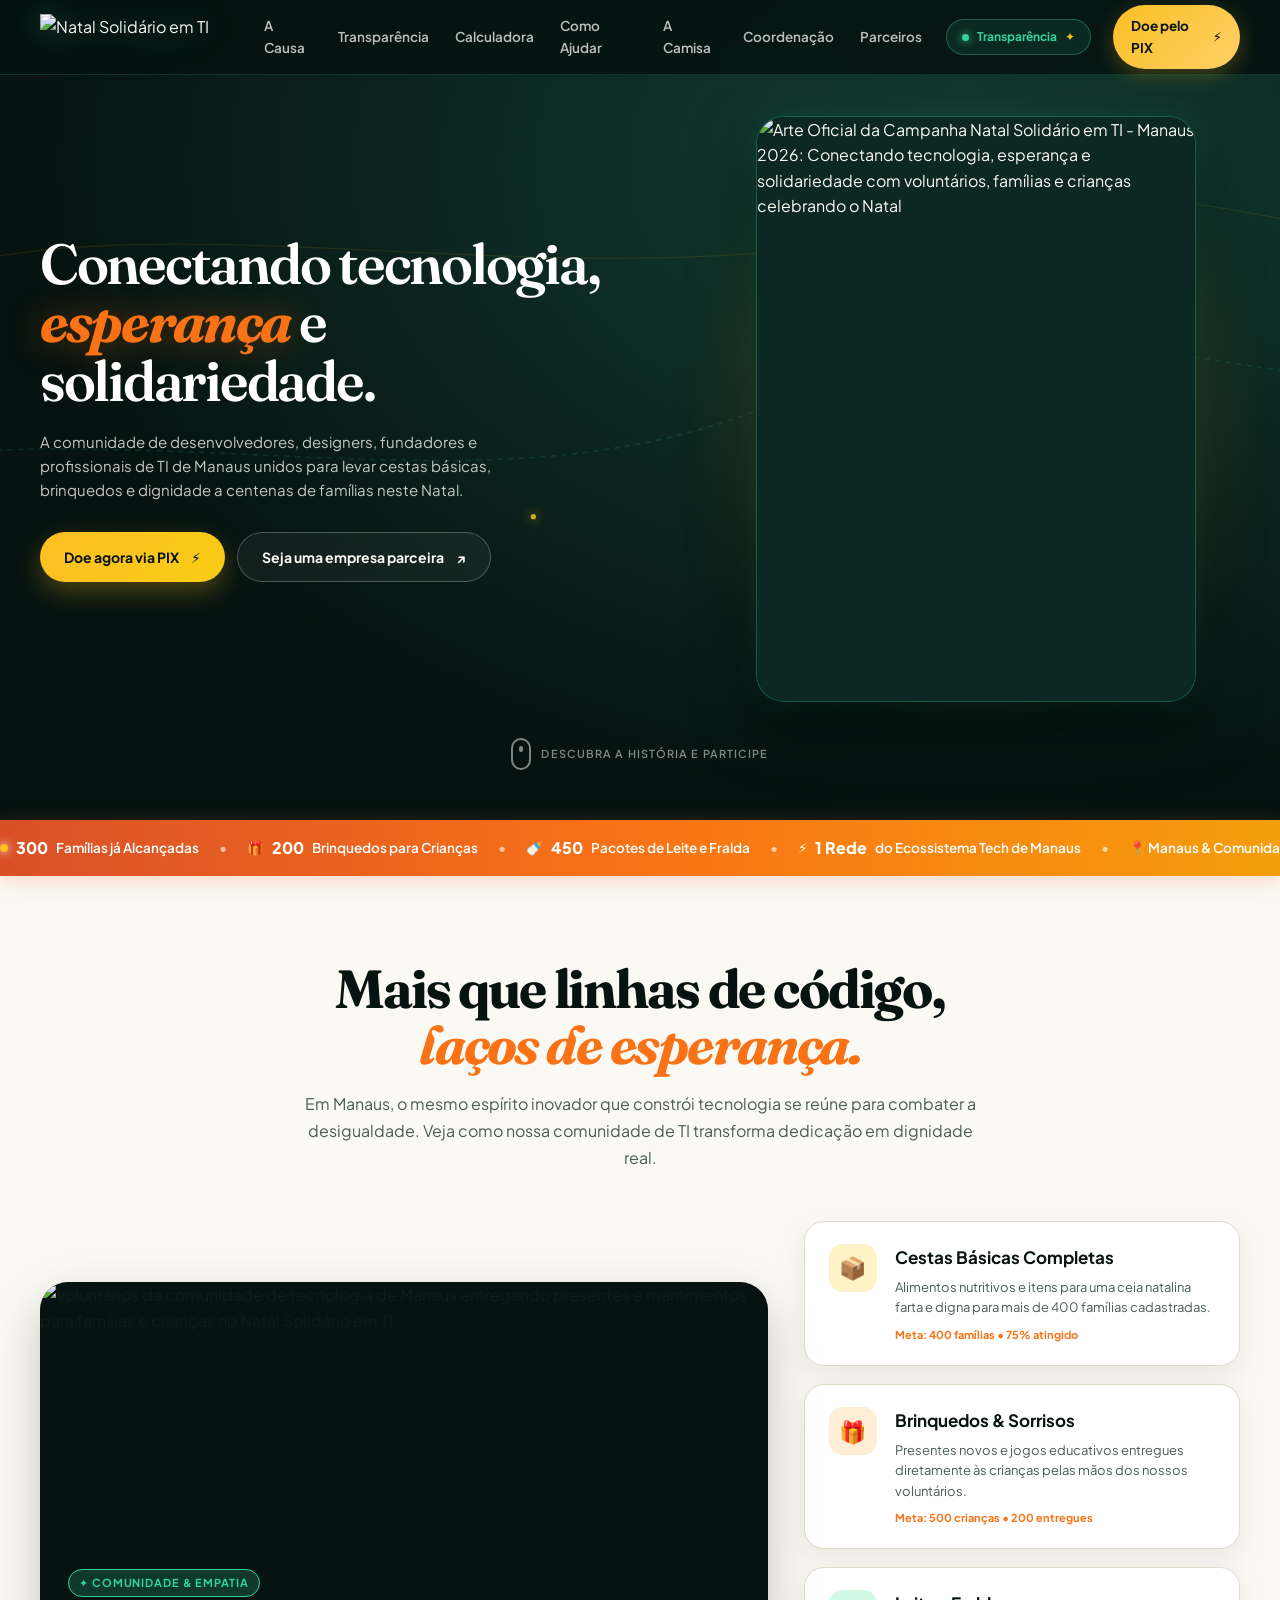
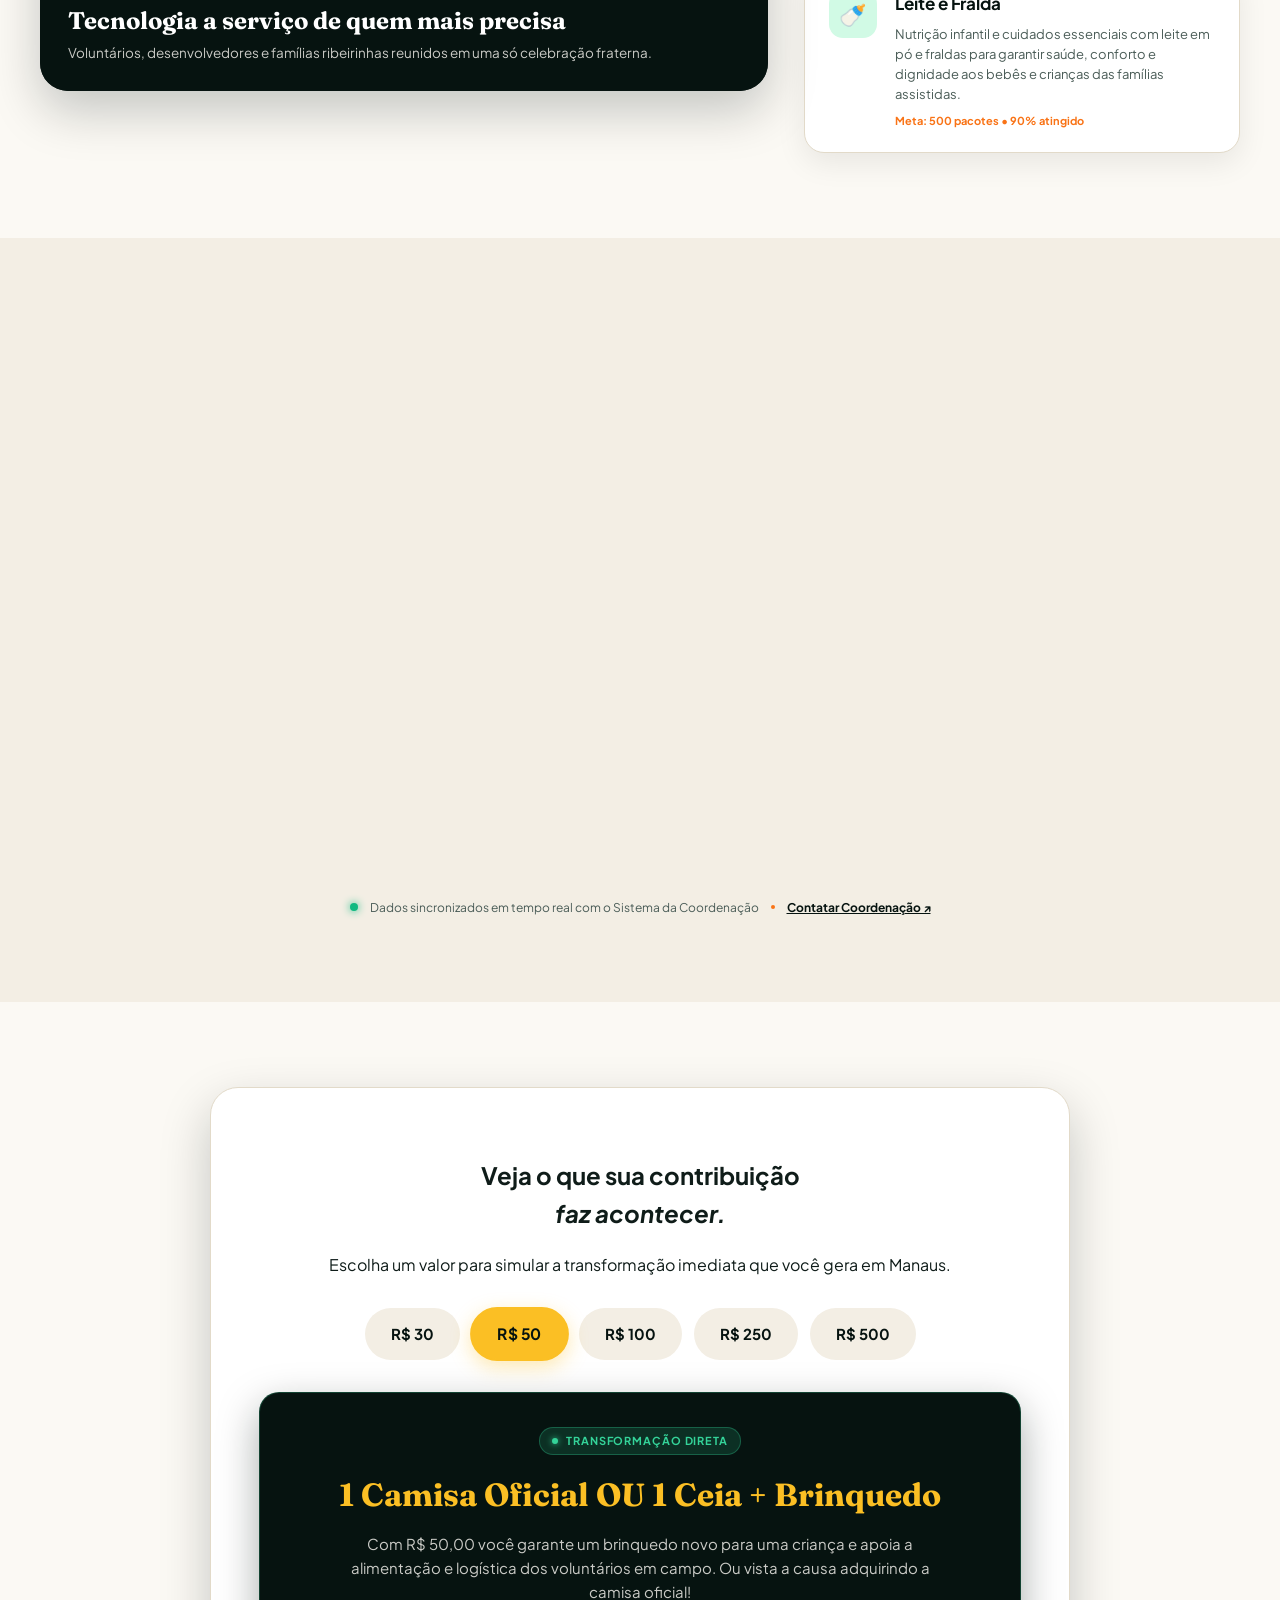
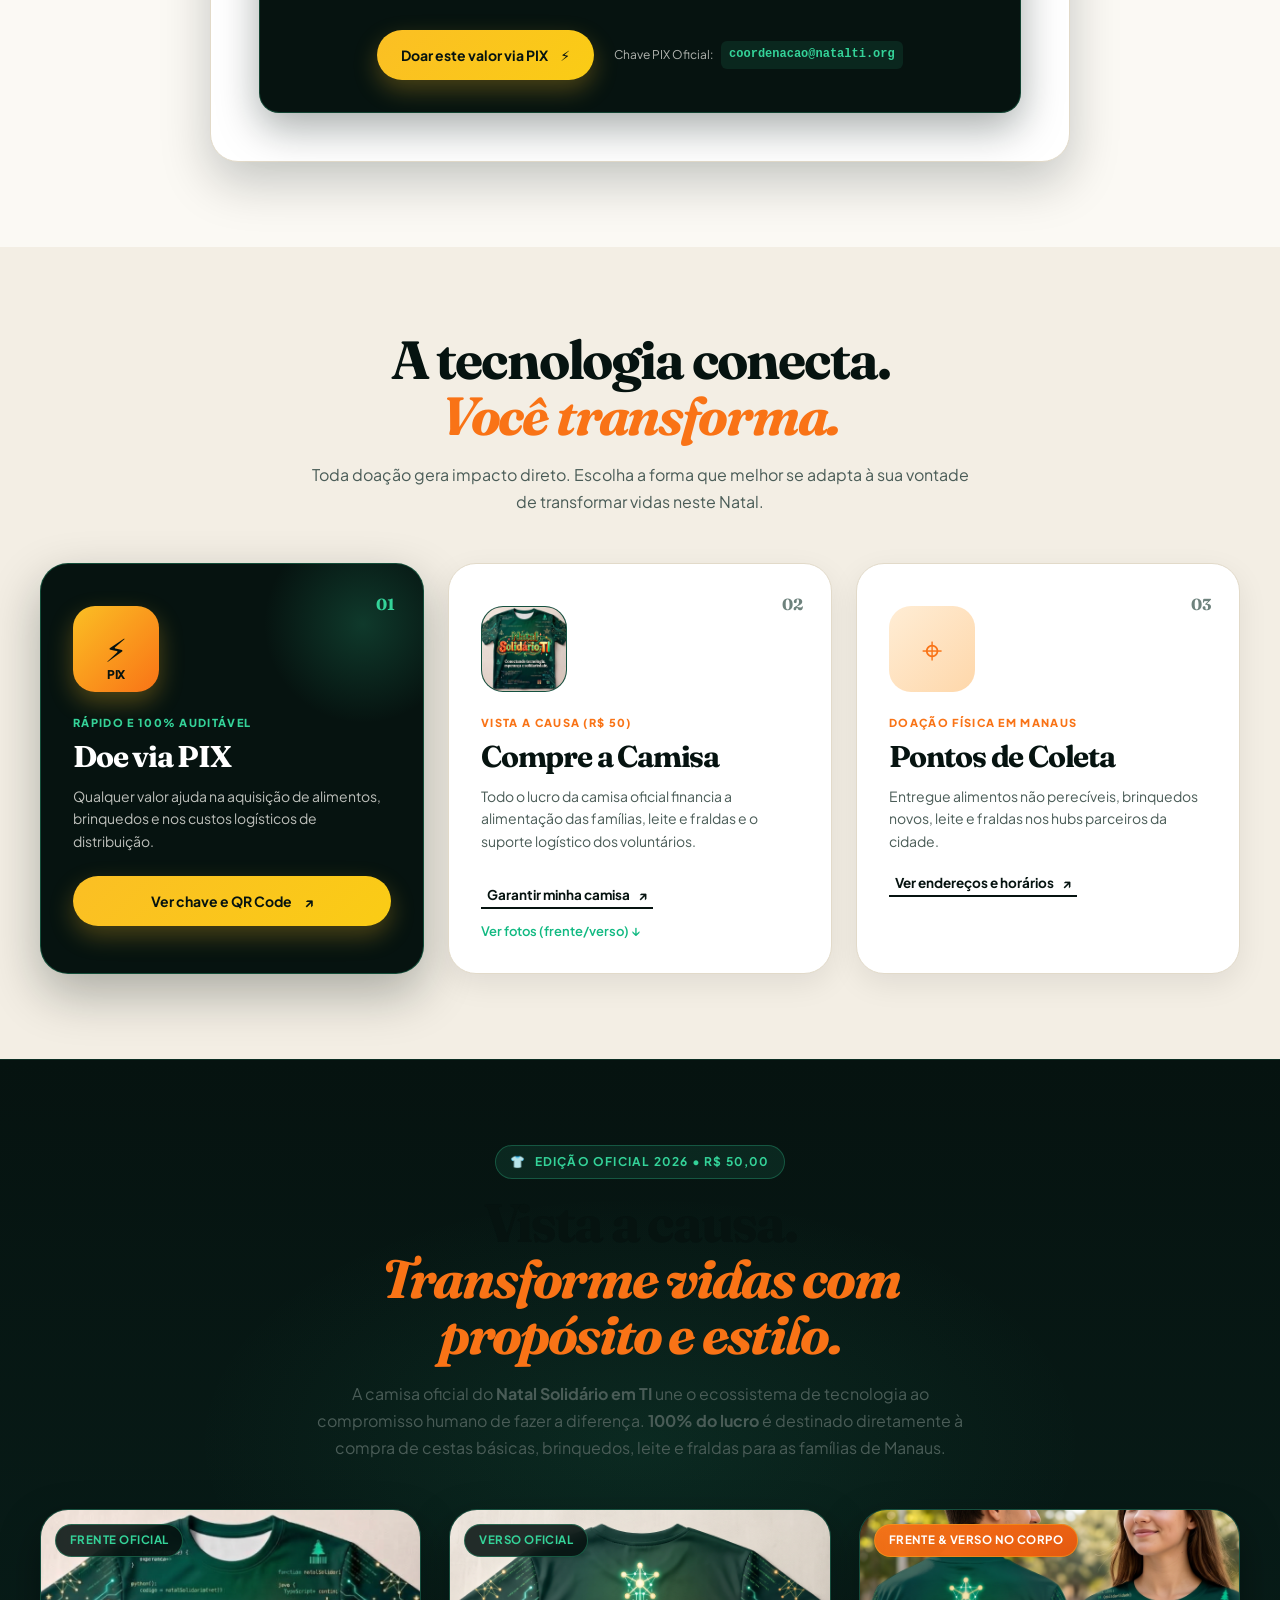
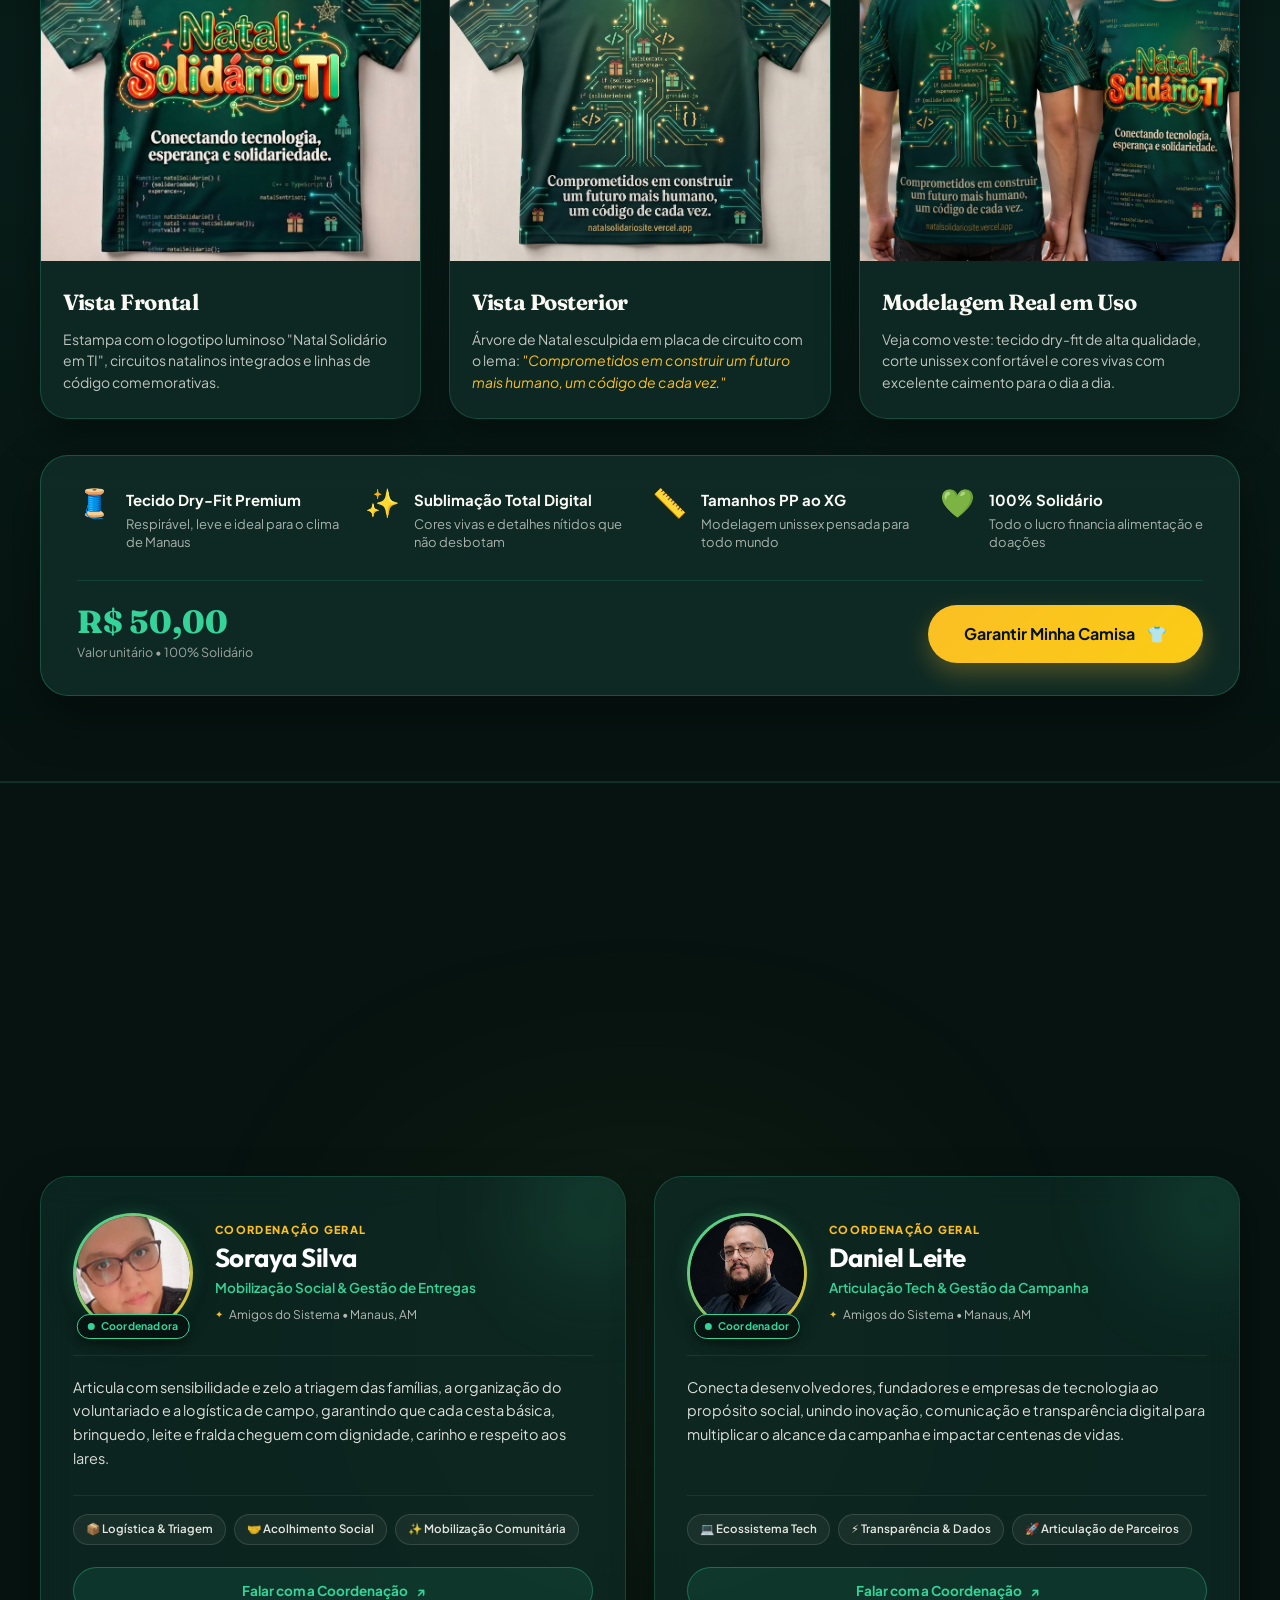
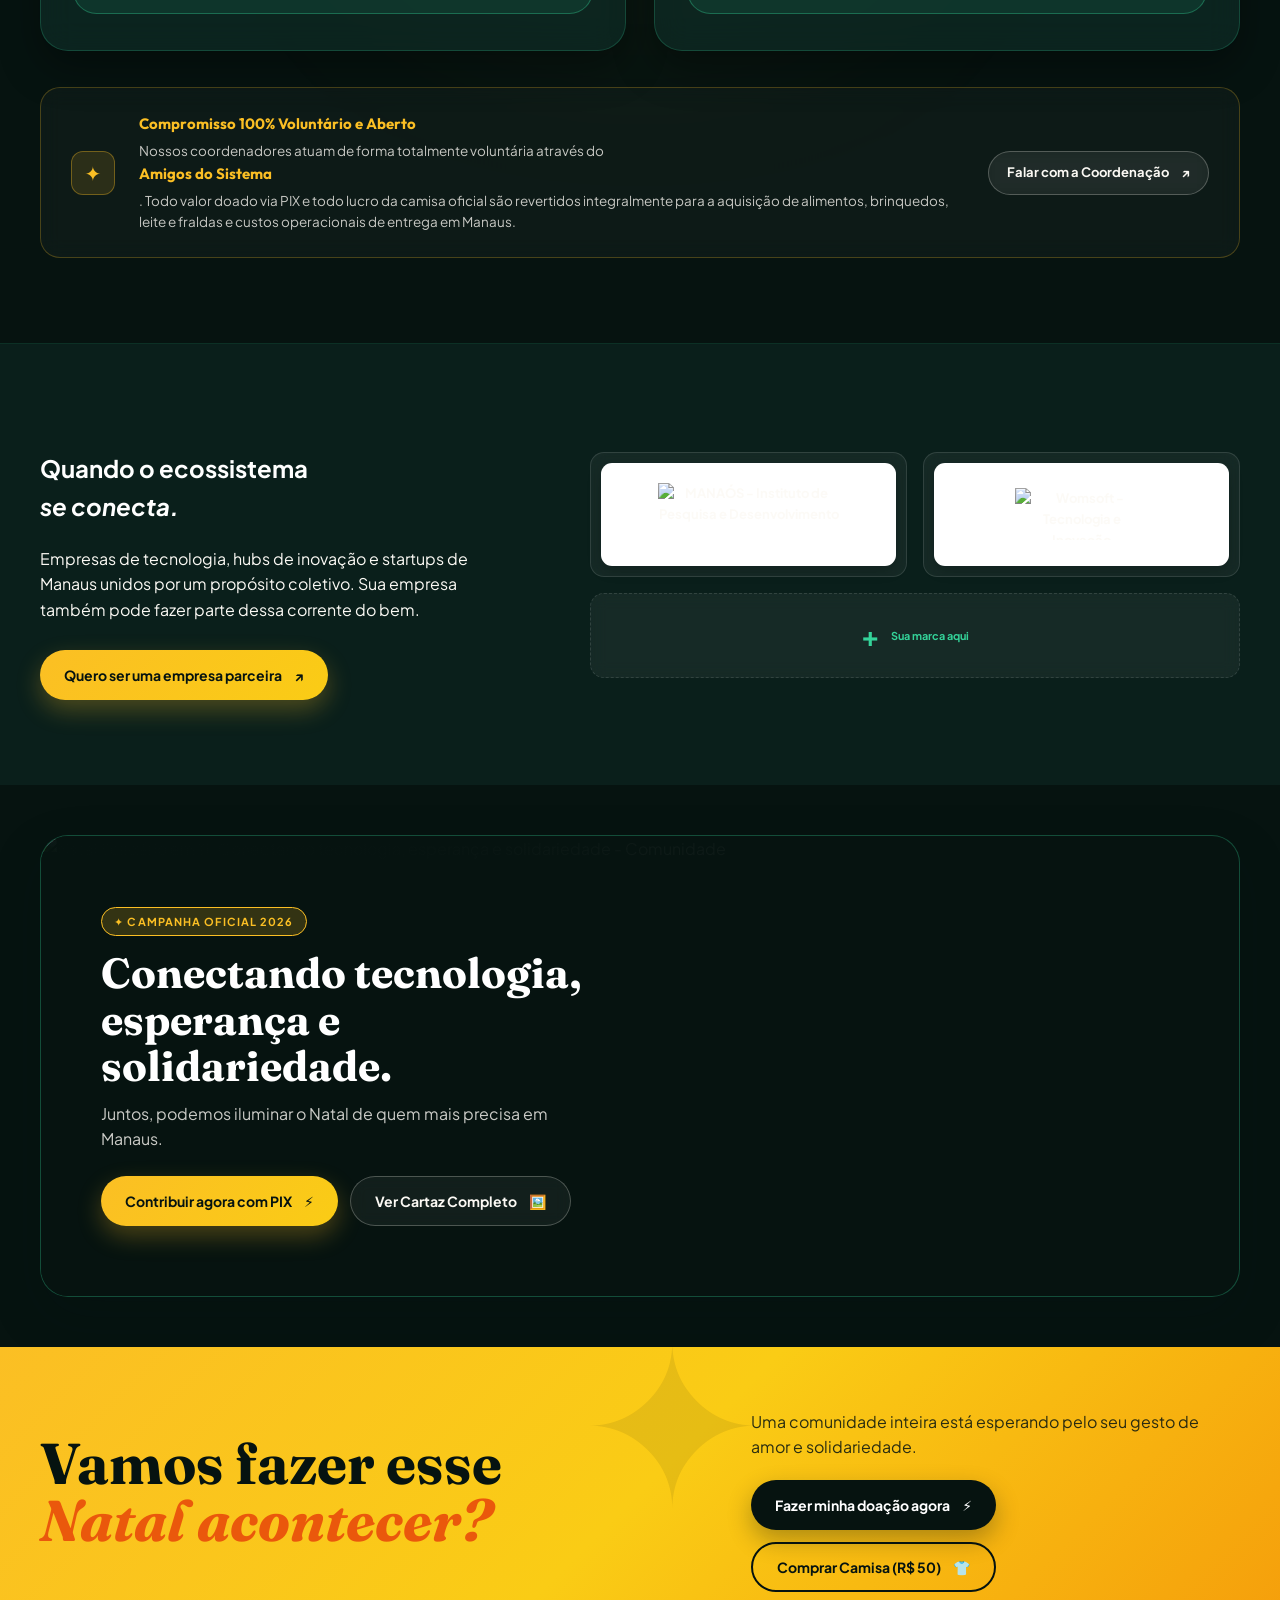
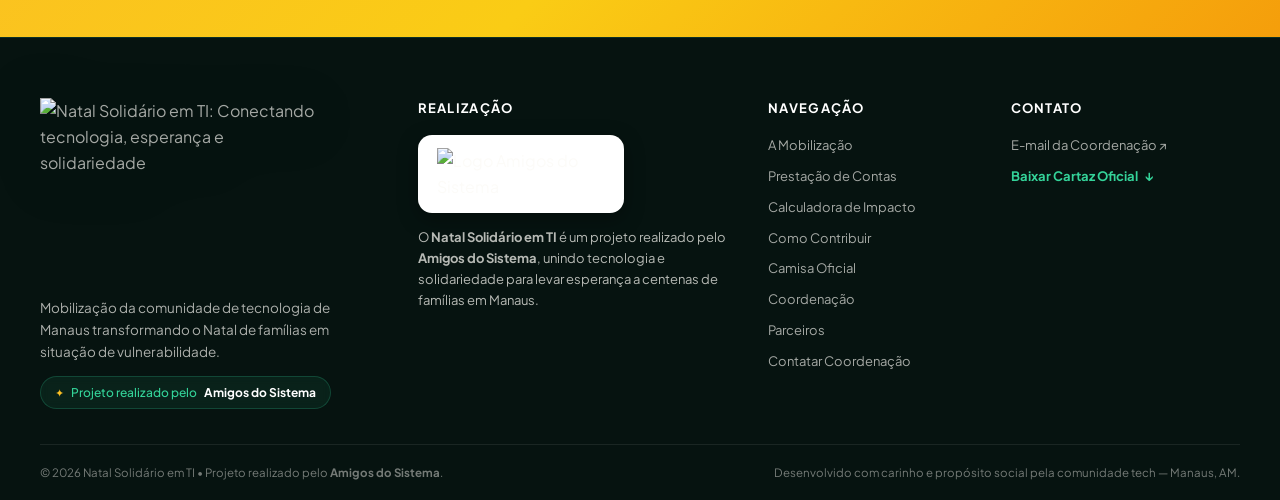
==== commit e7a2823c: "feat: remove dados mockados e ativa fluxos reais de PIX e pedidos" ====
--- a/index.html
+++ b/index.html
@@ -47,8 +47,8 @@
           <a href="#camisa">A Camisa</a>
           <a href="#coordenacao">Coordenação</a>
           <a href="#parceiros">Parceiros</a>
-          <a class="nav-admin" href="/" target="_blank" rel="noreferrer" title="Acesso dos coordenadores ao sistema de gestão">
-            <span class="admin-pulse"></span> Painel de Gestão <i>✦</i>
+          <a class="nav-admin" href="#impacto" title="Transparência e prestação de contas da campanha">
+            <span class="admin-pulse"></span> Transparência <i>✦</i>
           </a>
           <a class="nav-cta" href="#ajudar">
             Doe pelo PIX <span aria-hidden="true">⚡</span>
@@ -136,7 +136,7 @@
             <span class="ticker-sep">•</span>
             <span class="ticker-item">📍 Manaus & Comunidades Ribeirinhas</span>
             <span class="ticker-sep">•</span>
-            <span class="ticker-item">✦ PIX indisponível: <code>Não configurado</code></span>
+            <span class="ticker-item">✦ Chave PIX: <code>coordenacao@natalti.org</code></span>
             <span class="ticker-sep">•</span>
           </div>
           <!-- Duplicate for seamless loop -->
@@ -151,7 +151,7 @@
             <span class="ticker-sep">•</span>
             <span class="ticker-item">📍 Manaus & Comunidades Ribeirinhas</span>
             <span class="ticker-sep">•</span>
-            <span class="ticker-item">✦ PIX indisponível: <code>Não configurado</code></span>
+            <span class="ticker-item">✦ Chave PIX: <code>coordenacao@natalti.org</code></span>
             <span class="ticker-sep">•</span>
           </div>
         </div>
@@ -318,7 +318,7 @@
             <span class="live-dot"></span> 
             Dados sincronizados em tempo real com o Sistema da Coordenação 
             <span class="updated-divider"></span> 
-            <a href="/" target="_blank" rel="noreferrer" class="link-audit">Ver Painel de Auditoria ↗</a>
+            <a href="#coordenacao" class="link-audit">Contatar Coordenação ↗</a>
           </div>
         </div>
       </section>
@@ -352,8 +352,8 @@
                   Doar este valor via PIX <span aria-hidden="true">⚡</span>
                 </button>
                 <div class="calc-pix-info">
-                  <span>PIX real:</span>
-                  <code>Não configurado</code>
+                  <span>Chave PIX Oficial:</span>
+                  <code>coordenacao@natalti.org</code>
                 </div>
               </div>
             </div>
@@ -541,7 +541,7 @@
             <div class="shirt-cta-foot">
               <div class="shirt-price-tag">
                 <span class="price-val">R$ 50,00</span>
-                <span class="price-sub">Valor único • Pedido demonstrativo</span>
+                <span class="price-sub">Valor unitário • 100% Solidário</span>
               </div>
               <button class="button button-primary shirt-buy-btn" type="button" data-open-modal="camisa">
                 Garantir Minha Camisa <span>👕</span>
@@ -688,8 +688,8 @@
                 Nossos coordenadores atuam de forma totalmente voluntária através do <strong>Amigos do Sistema</strong>. Todo valor doado via PIX e todo lucro da camisa oficial são revertidos integralmente para a aquisição de alimentos, brinquedos, leite e fraldas e custos operacionais de entrega em Manaus.
               </p>
             </div>
-            <a href="/" target="_blank" rel="noreferrer" class="button button-ghost trust-audit-btn">
-              Acessar Painel de Gestão <span>↗</span>
+            <a href="mailto:coordenacao@natalti.org" class="button button-ghost trust-audit-btn">
+              Falar com a Coordenação <span>↗</span>
             </a>
           </div>
         </div>
@@ -849,7 +849,7 @@
             <li><a href="#camisa">Camisa Oficial</a></li>
             <li><a href="#coordenacao">Coordenação</a></li>
             <li><a href="#parceiros">Parceiros</a></li>
-            <li><a href="/" target="_blank" rel="noreferrer">Painel de Gestão ↗</a></li>
+            <li><a href="#coordenacao">Contatar Coordenação</a></li>
           </ul>
         </div>
 
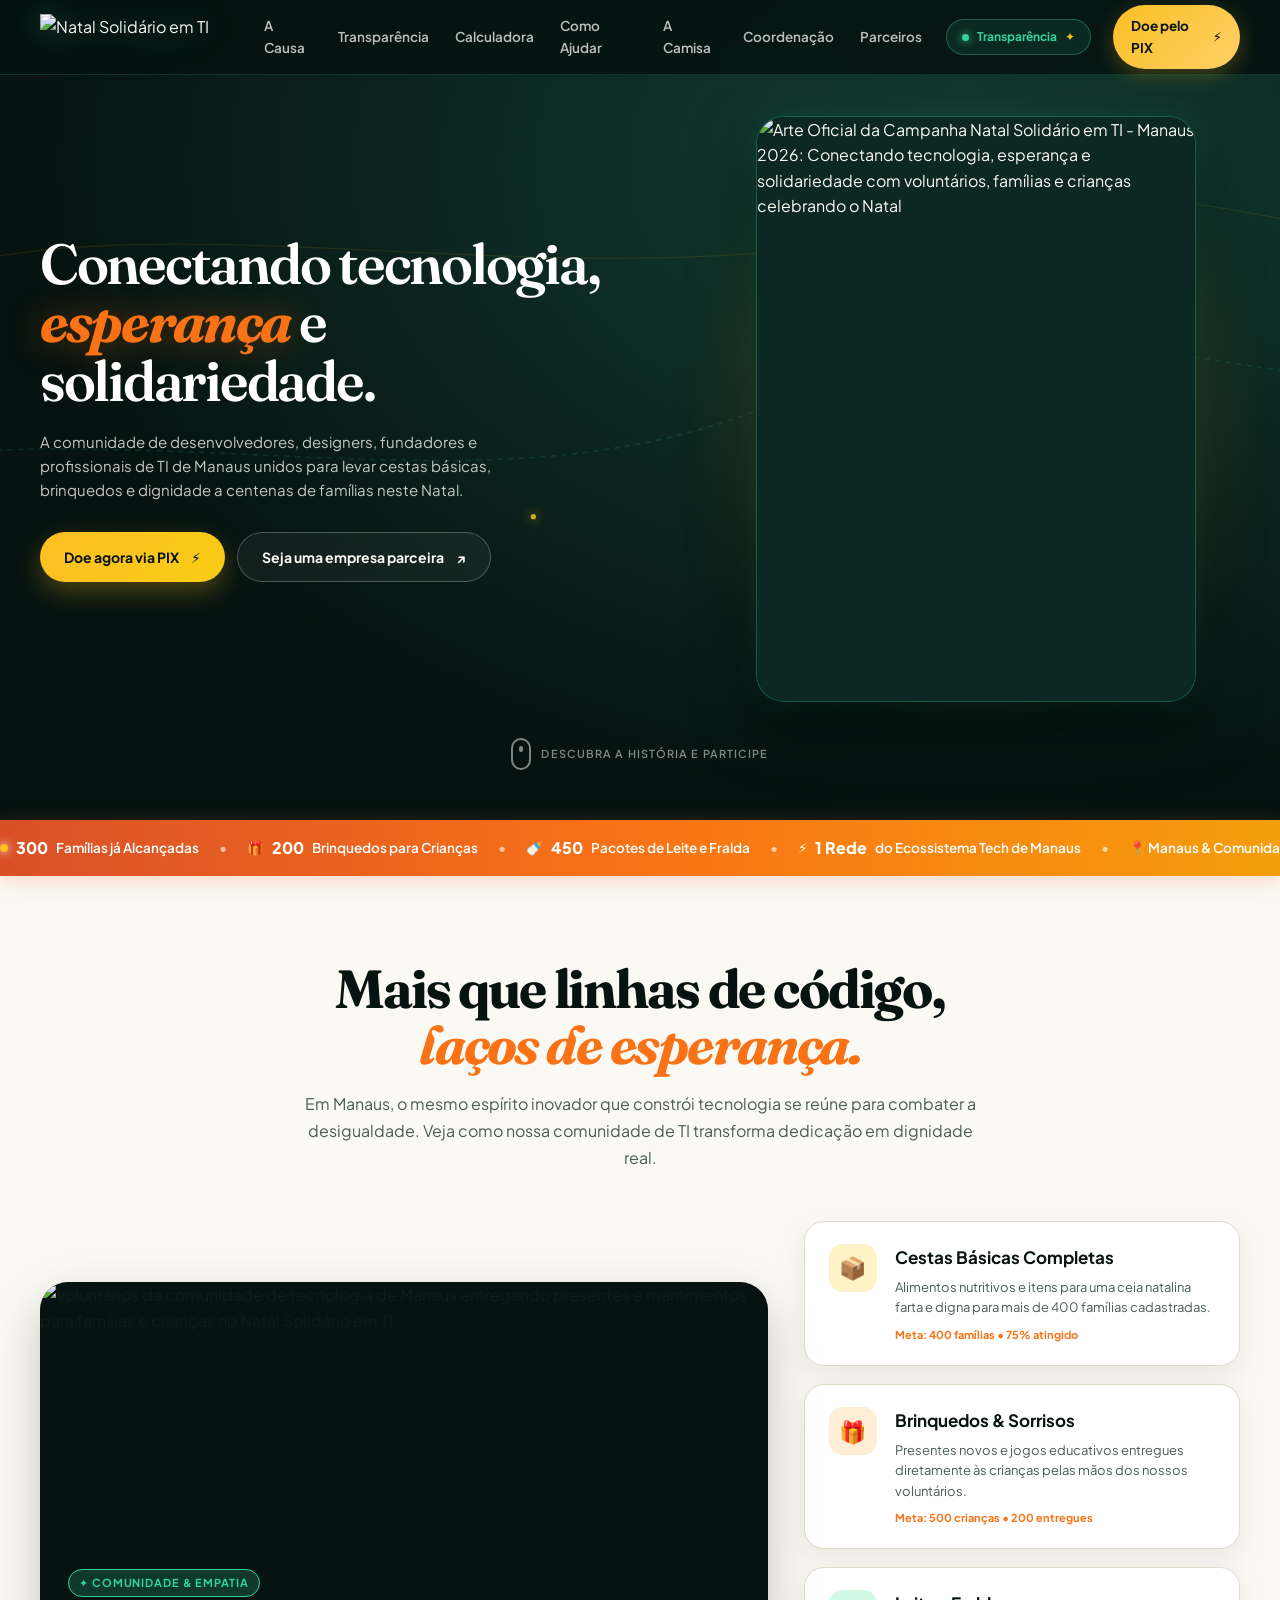
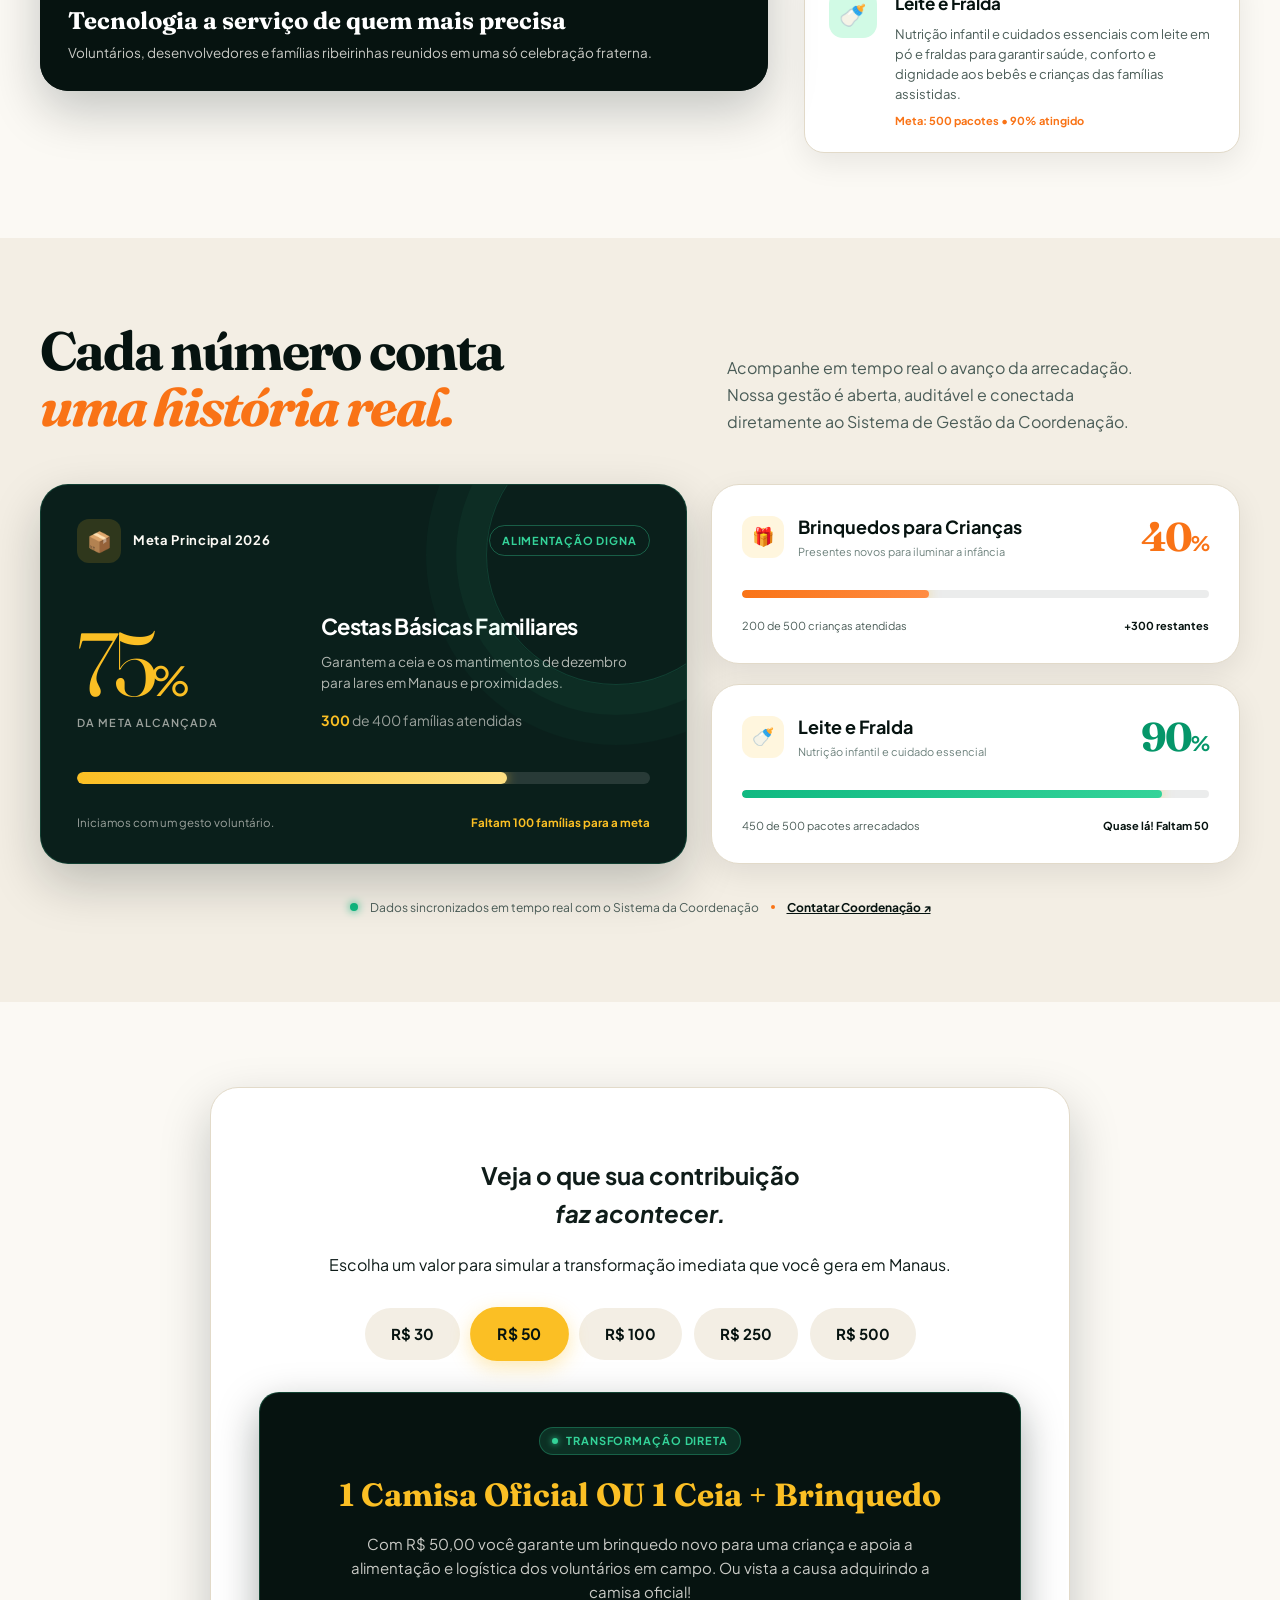
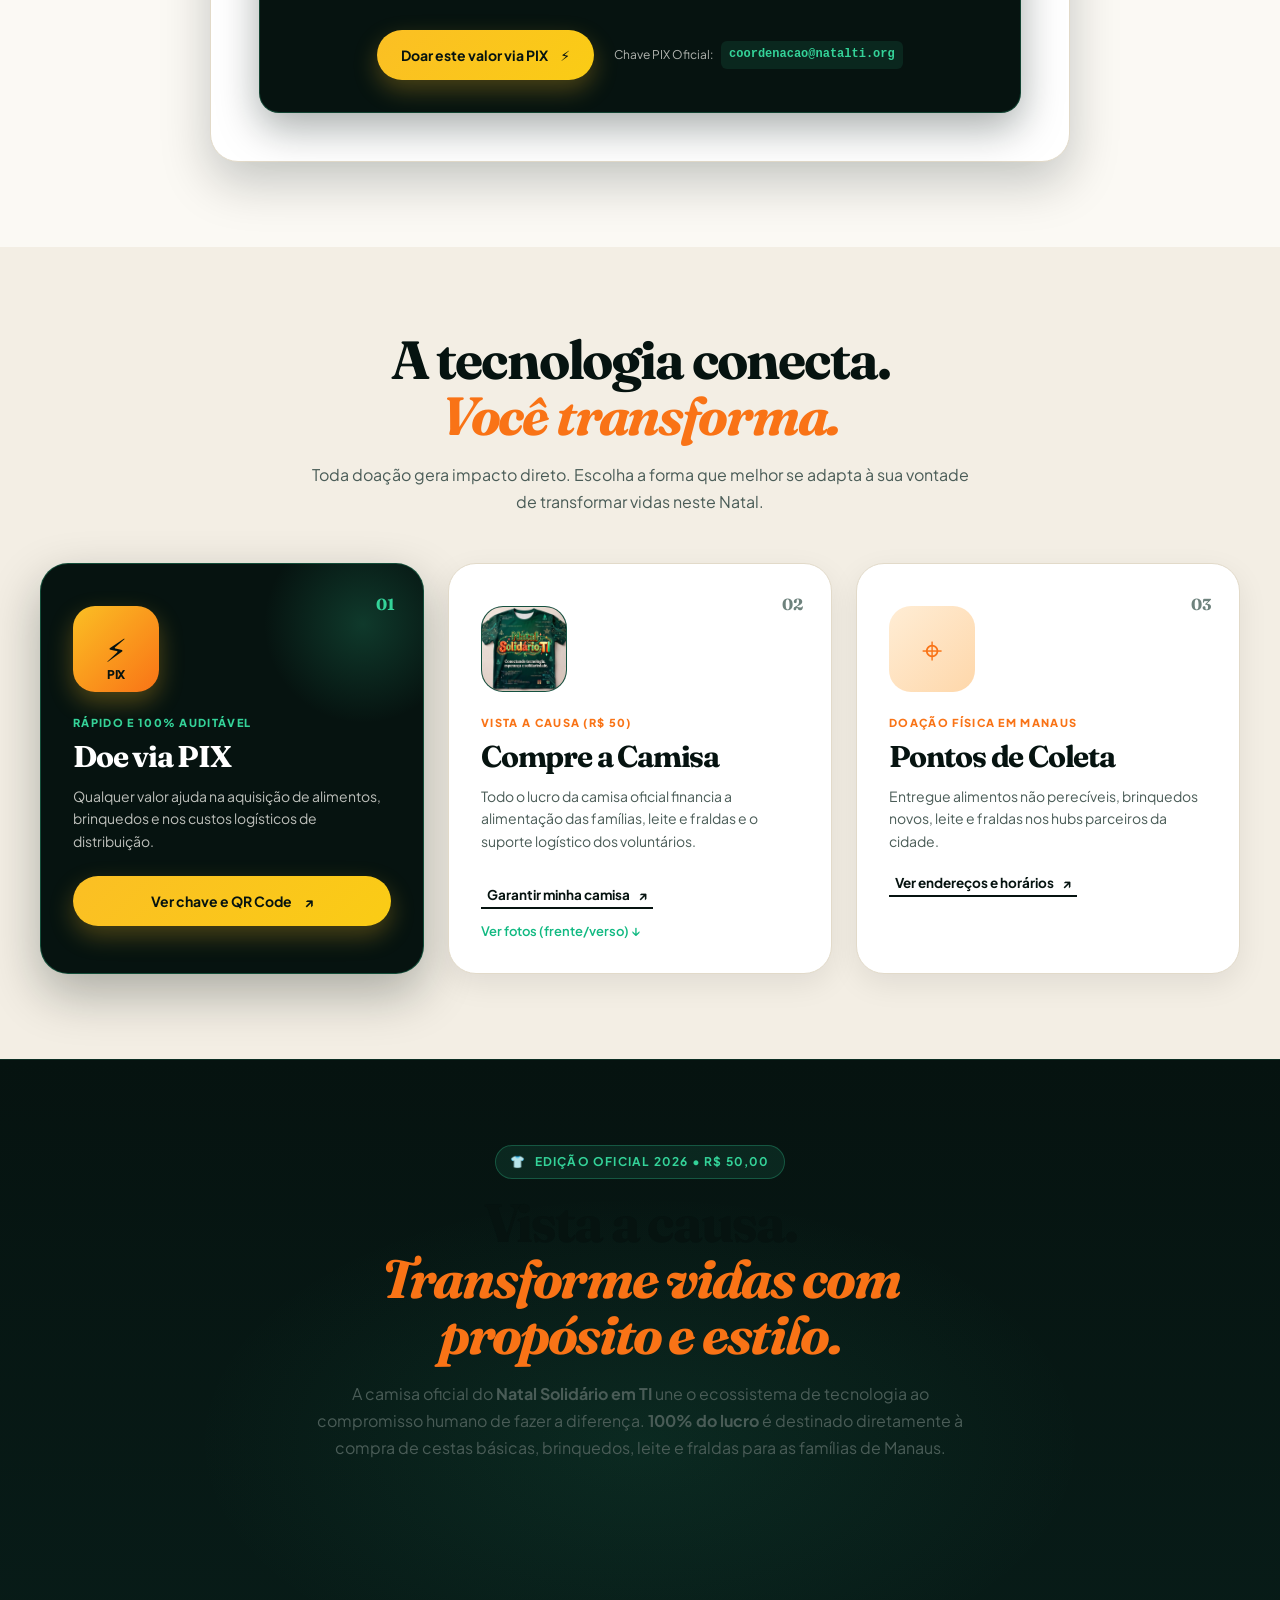
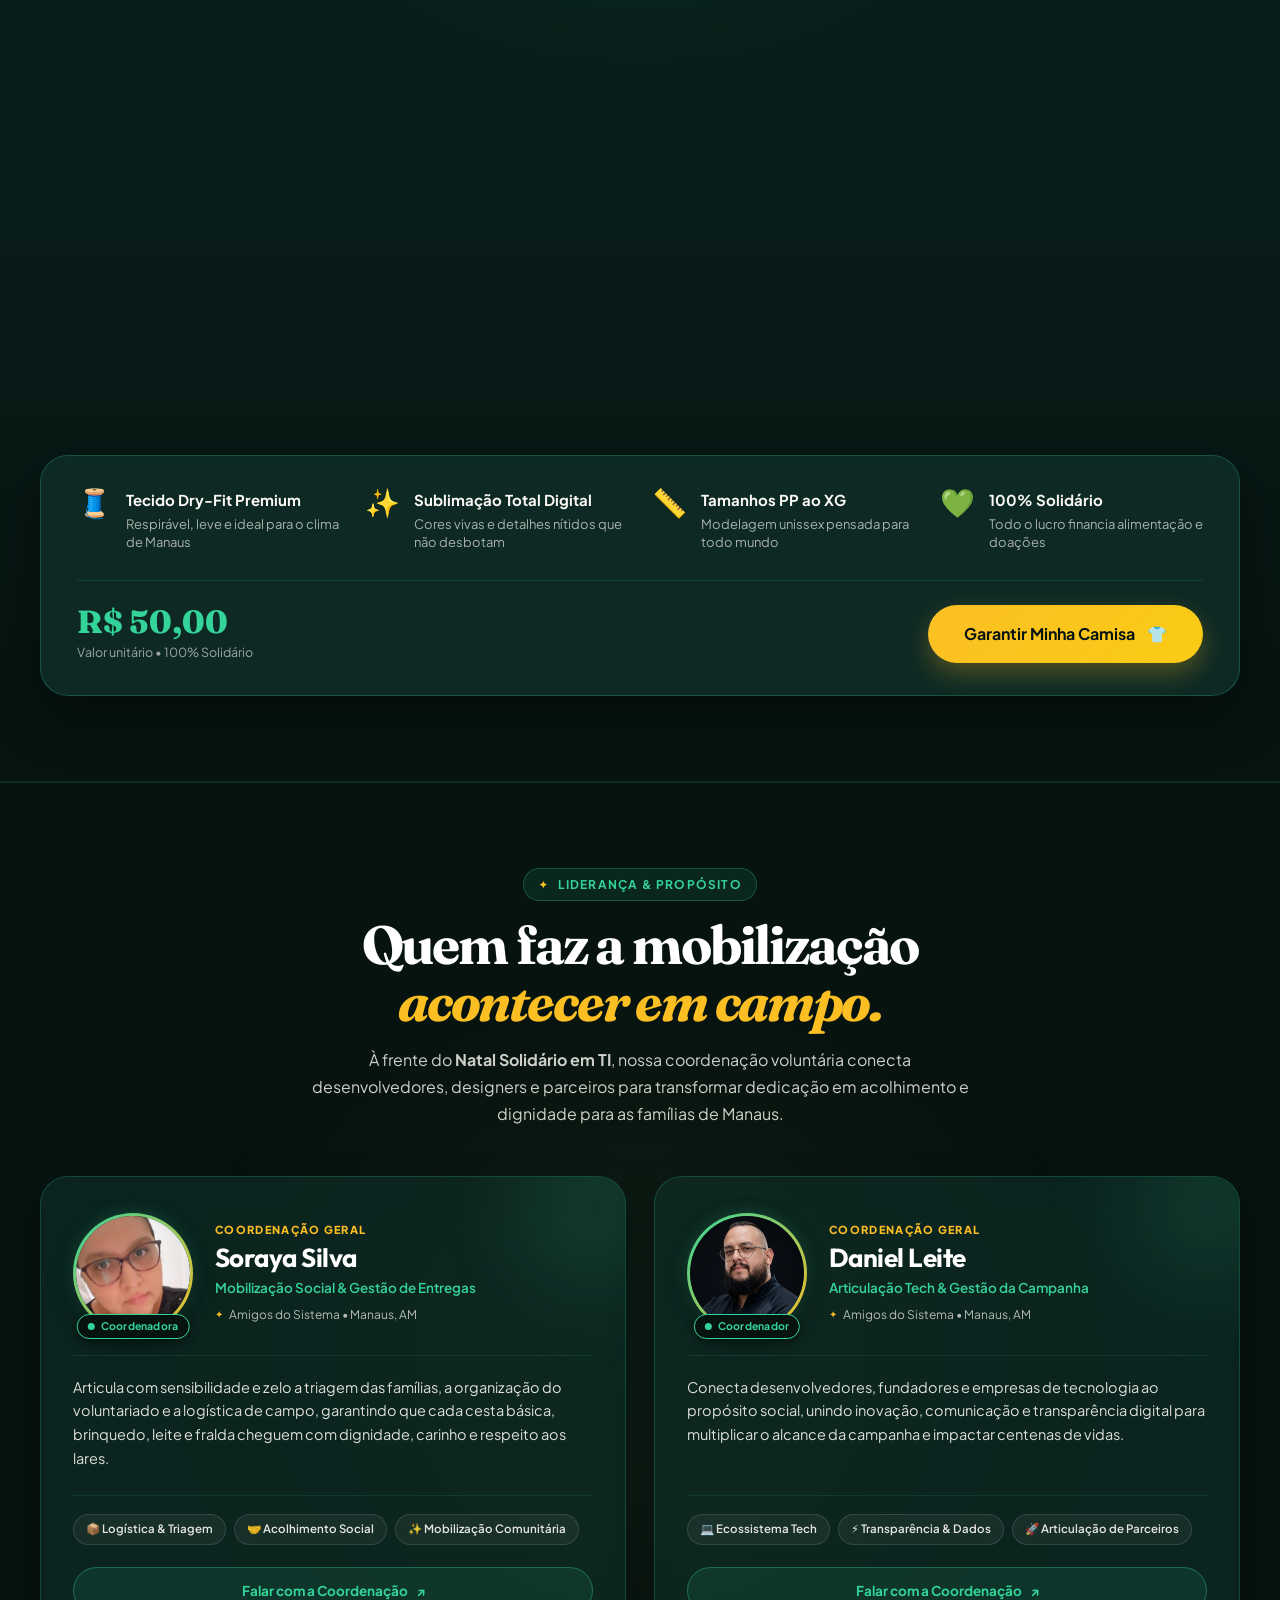
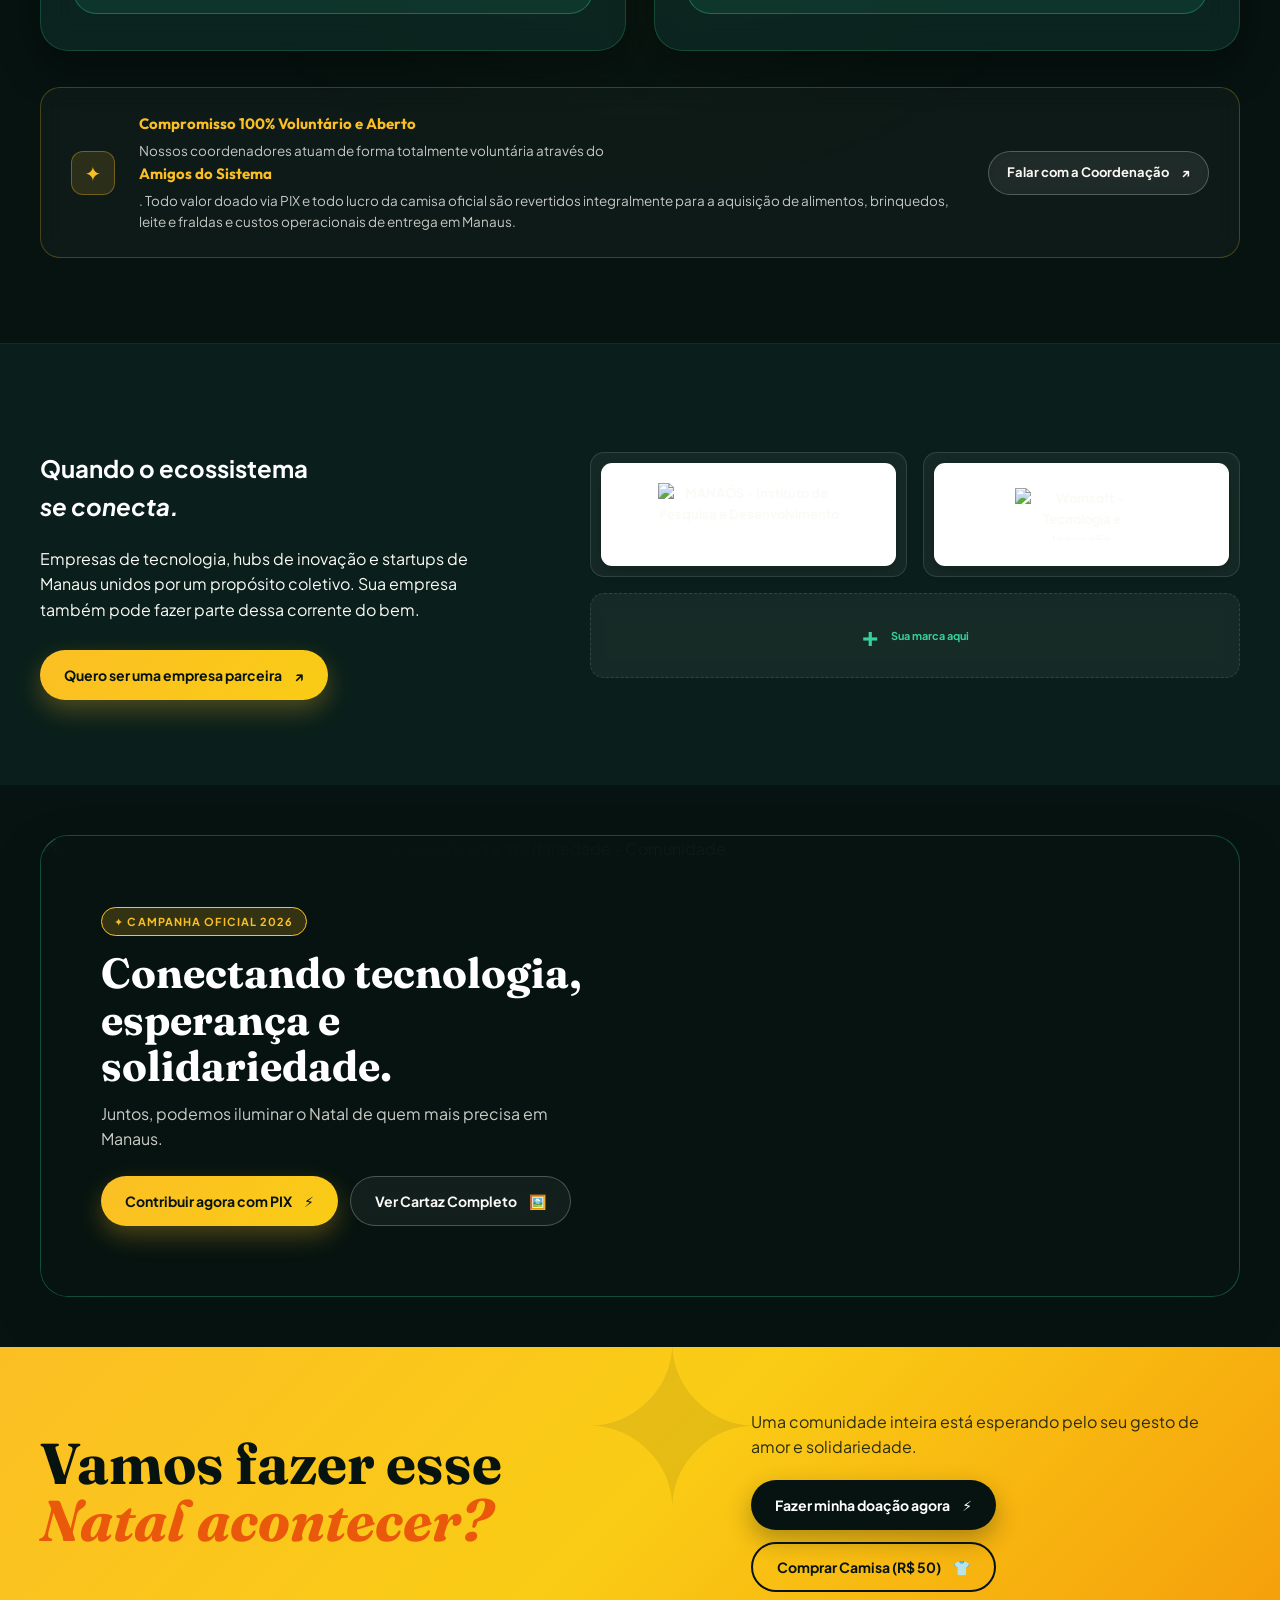
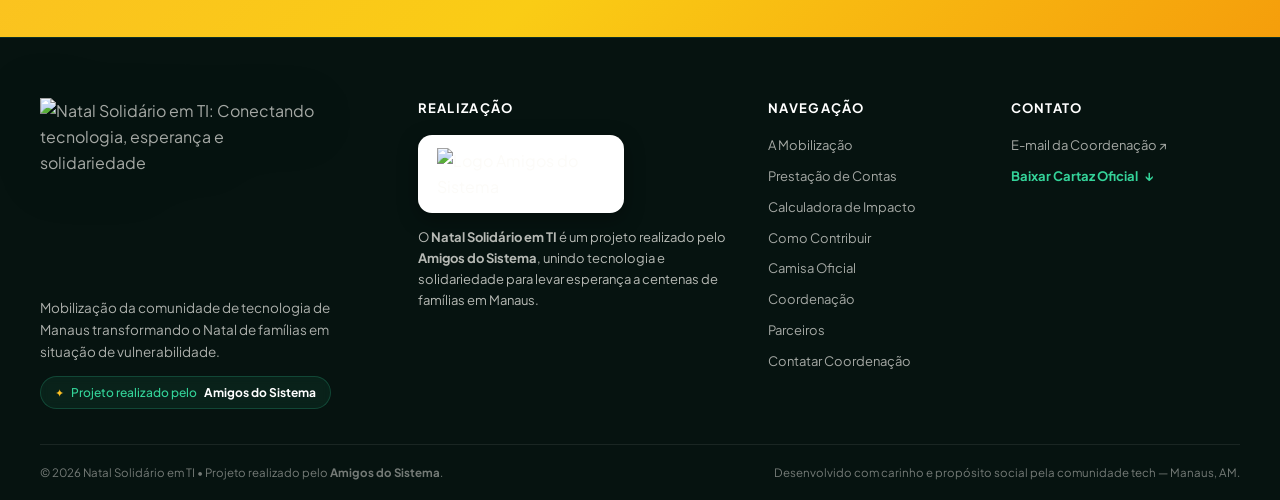
==== commit db825243: "feat: adiciona favicon oficial da campanha (favicon.png e favicon.ico)" ====
--- a/index.html
+++ b/index.html
@@ -9,6 +9,10 @@
     <meta property="og:description" content="Conectando tecnologia, esperança e solidariedade. Doe via PIX e apoie famílias em Manaus." />
     <meta property="og:image" content="assets/kv-completo.jpg" />
     <title>Natal Solidário em TI | Manaus 2026 • Conectando Tecnologia e Esperança</title>
+    <link rel="icon" type="image/png" sizes="32x32" href="favicon.png" />
+    <link rel="icon" type="image/png" sizes="192x192" href="favicon.png" />
+    <link rel="apple-touch-icon" href="favicon.png" />
+    <link rel="shortcut icon" href="favicon.ico" />
     <link rel="preconnect" href="https://fonts.googleapis.com" />
     <link rel="preconnect" href="https://fonts.gstatic.com" crossorigin />
     <link href="https://fonts.googleapis.com/css2?family=Plus+Jakarta+Sans:wght@400;500;600;700;800&family=Fraunces:ital,opsz,wght@0,9..144,600;0,9..144,700;1,9..144,600;1,9..144,700&family=Outfit:wght@500;600;700;800&display=swap" rel="stylesheet" />
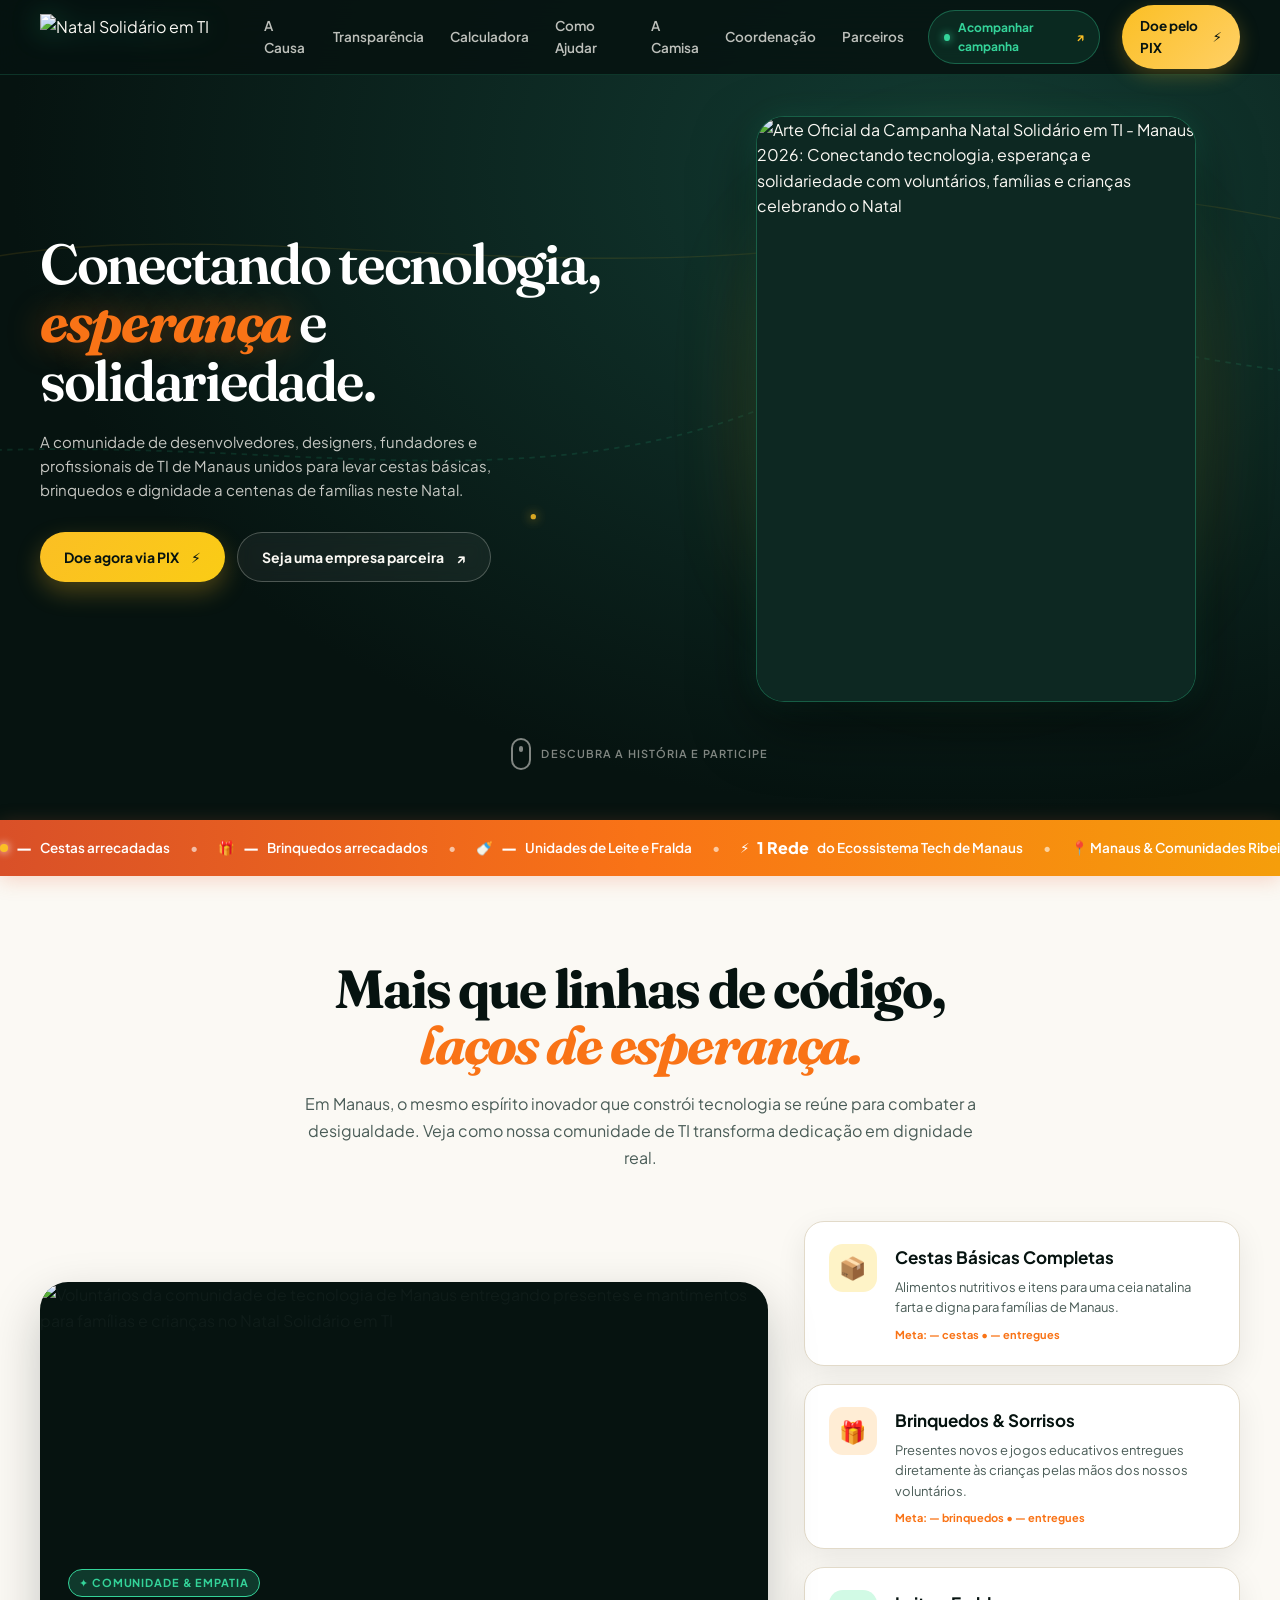
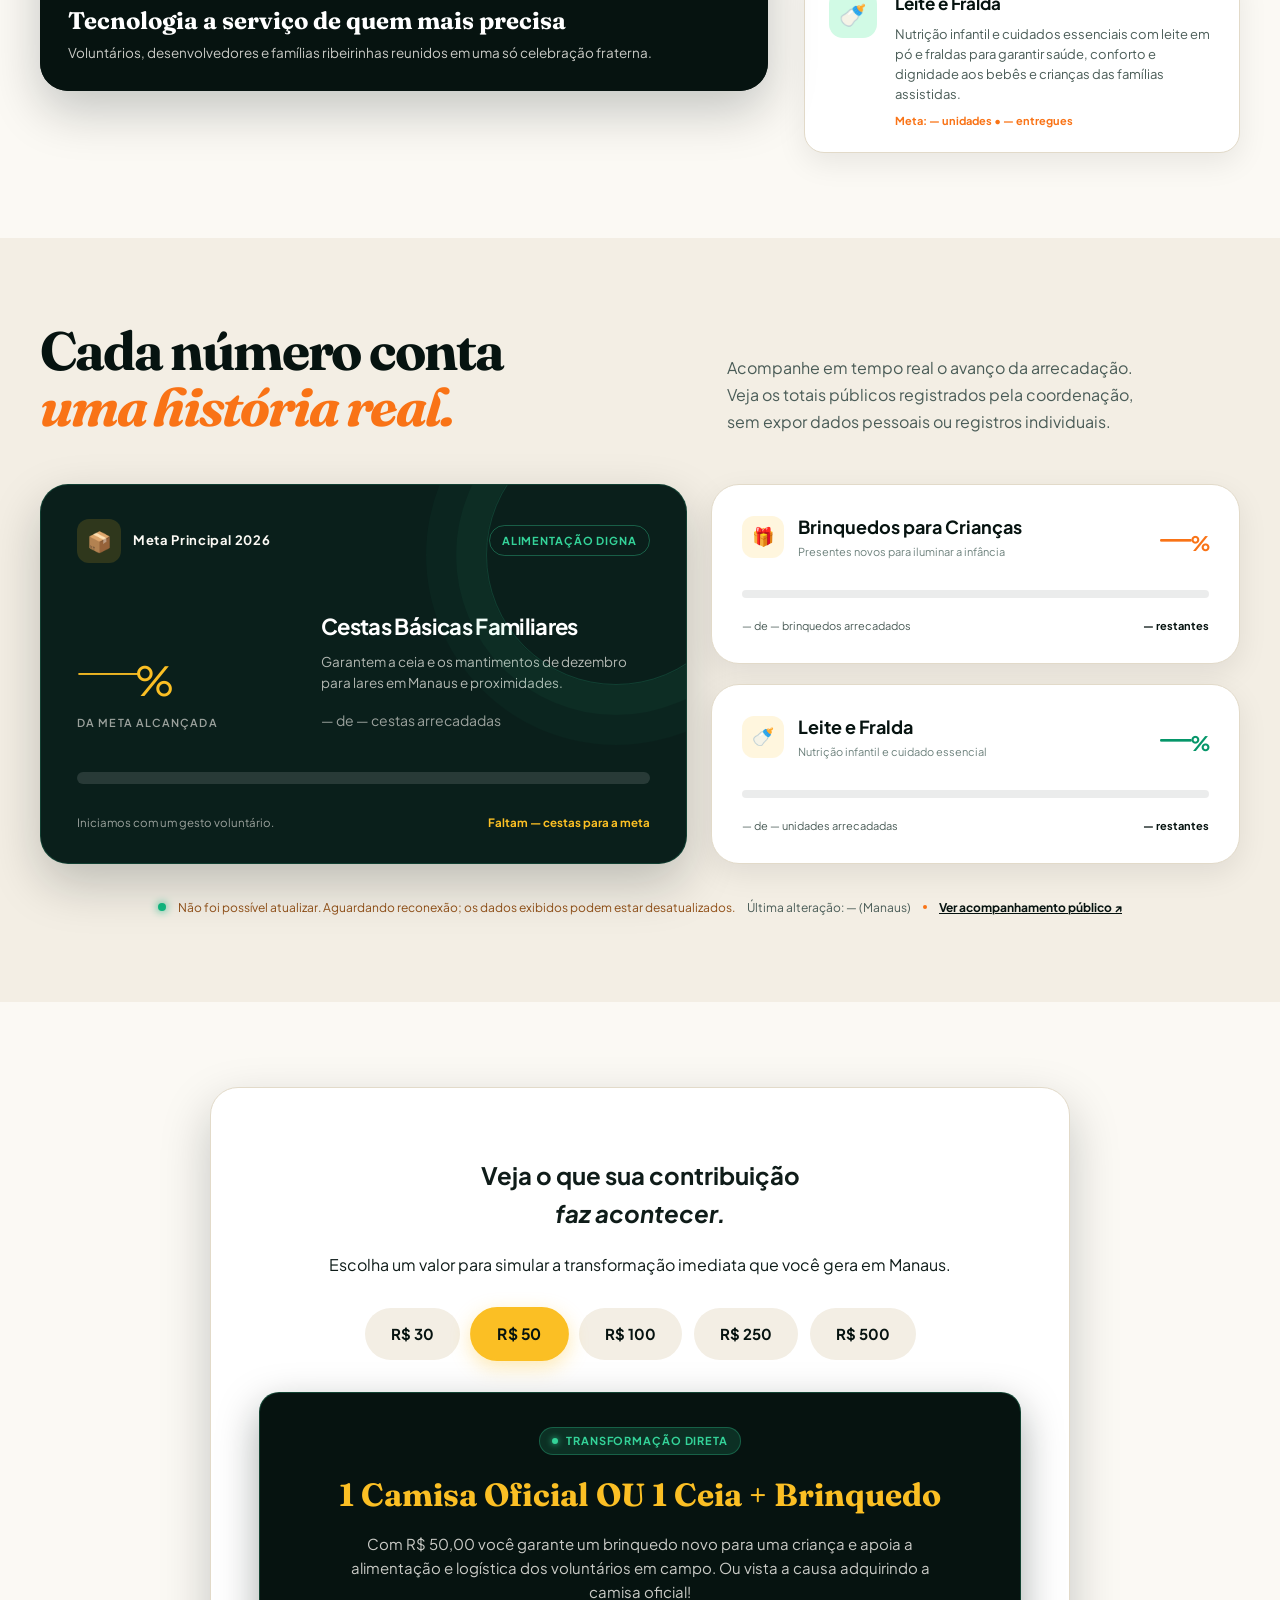
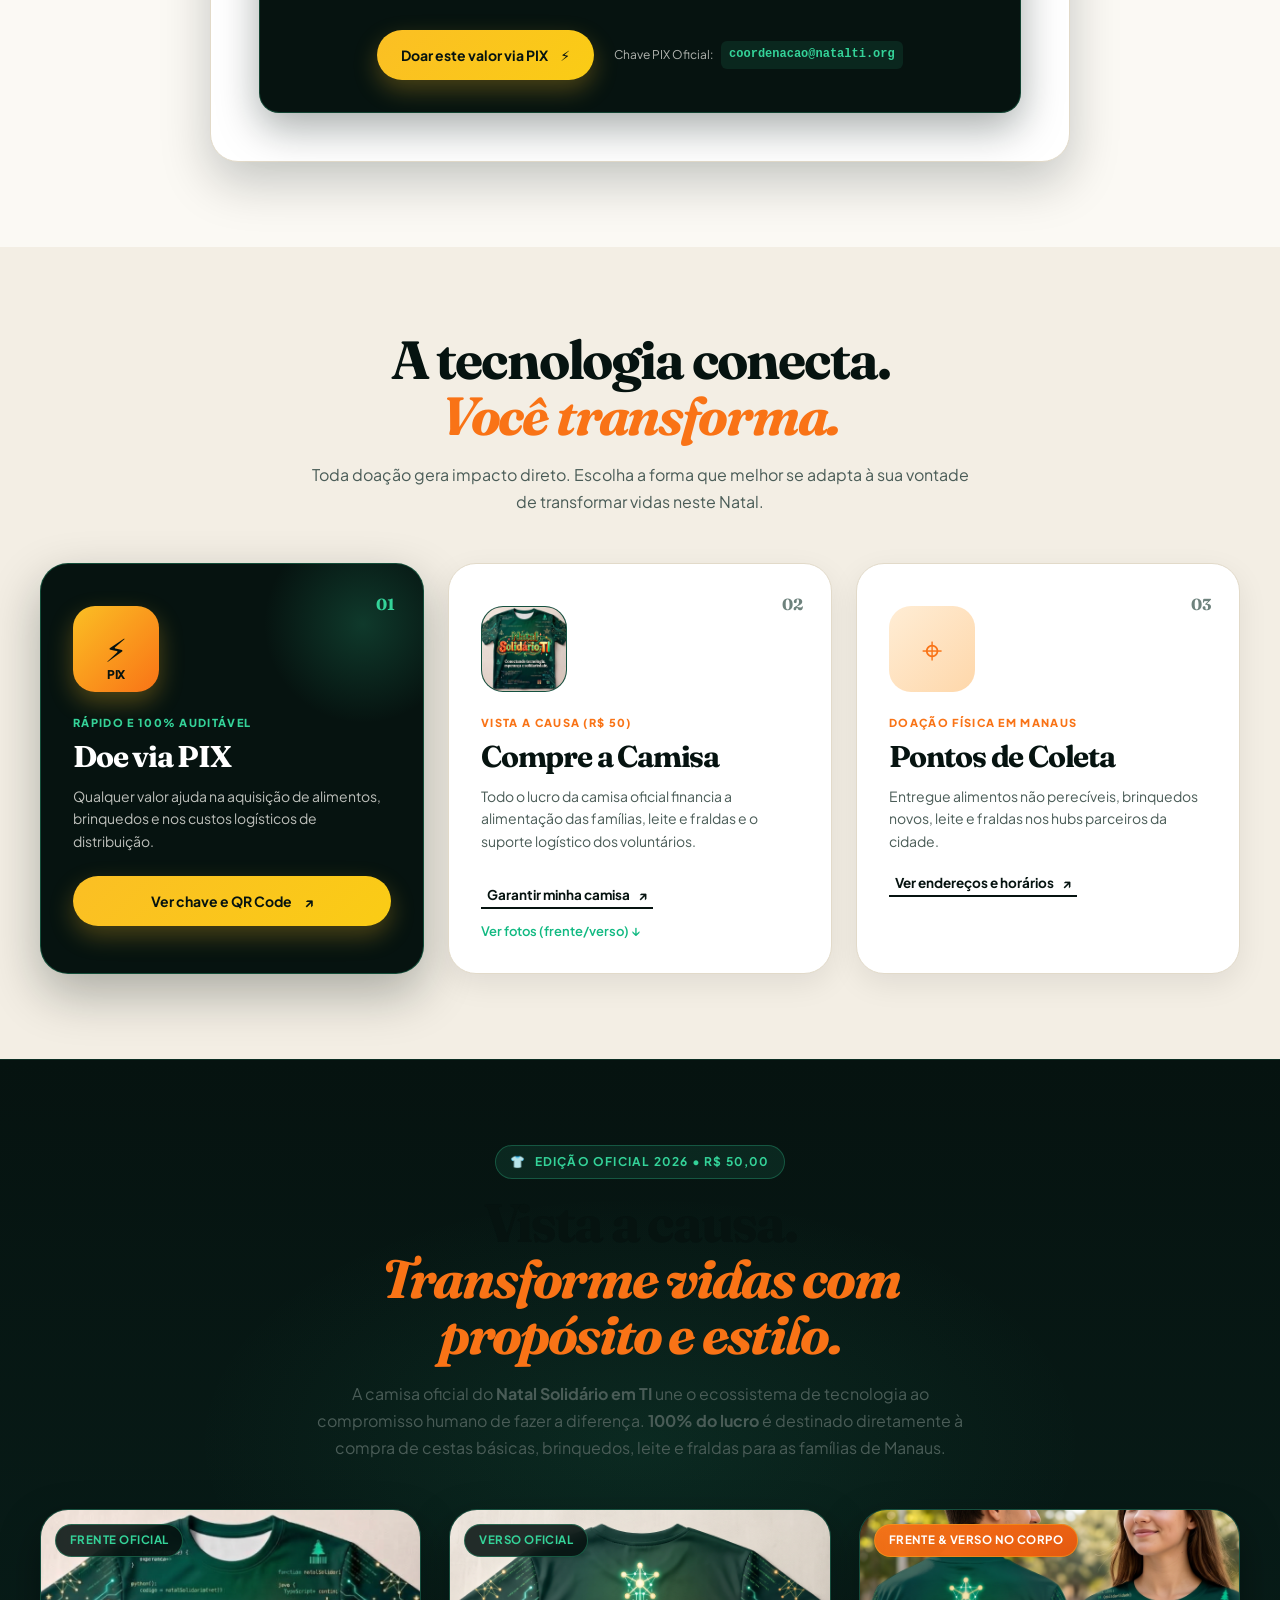
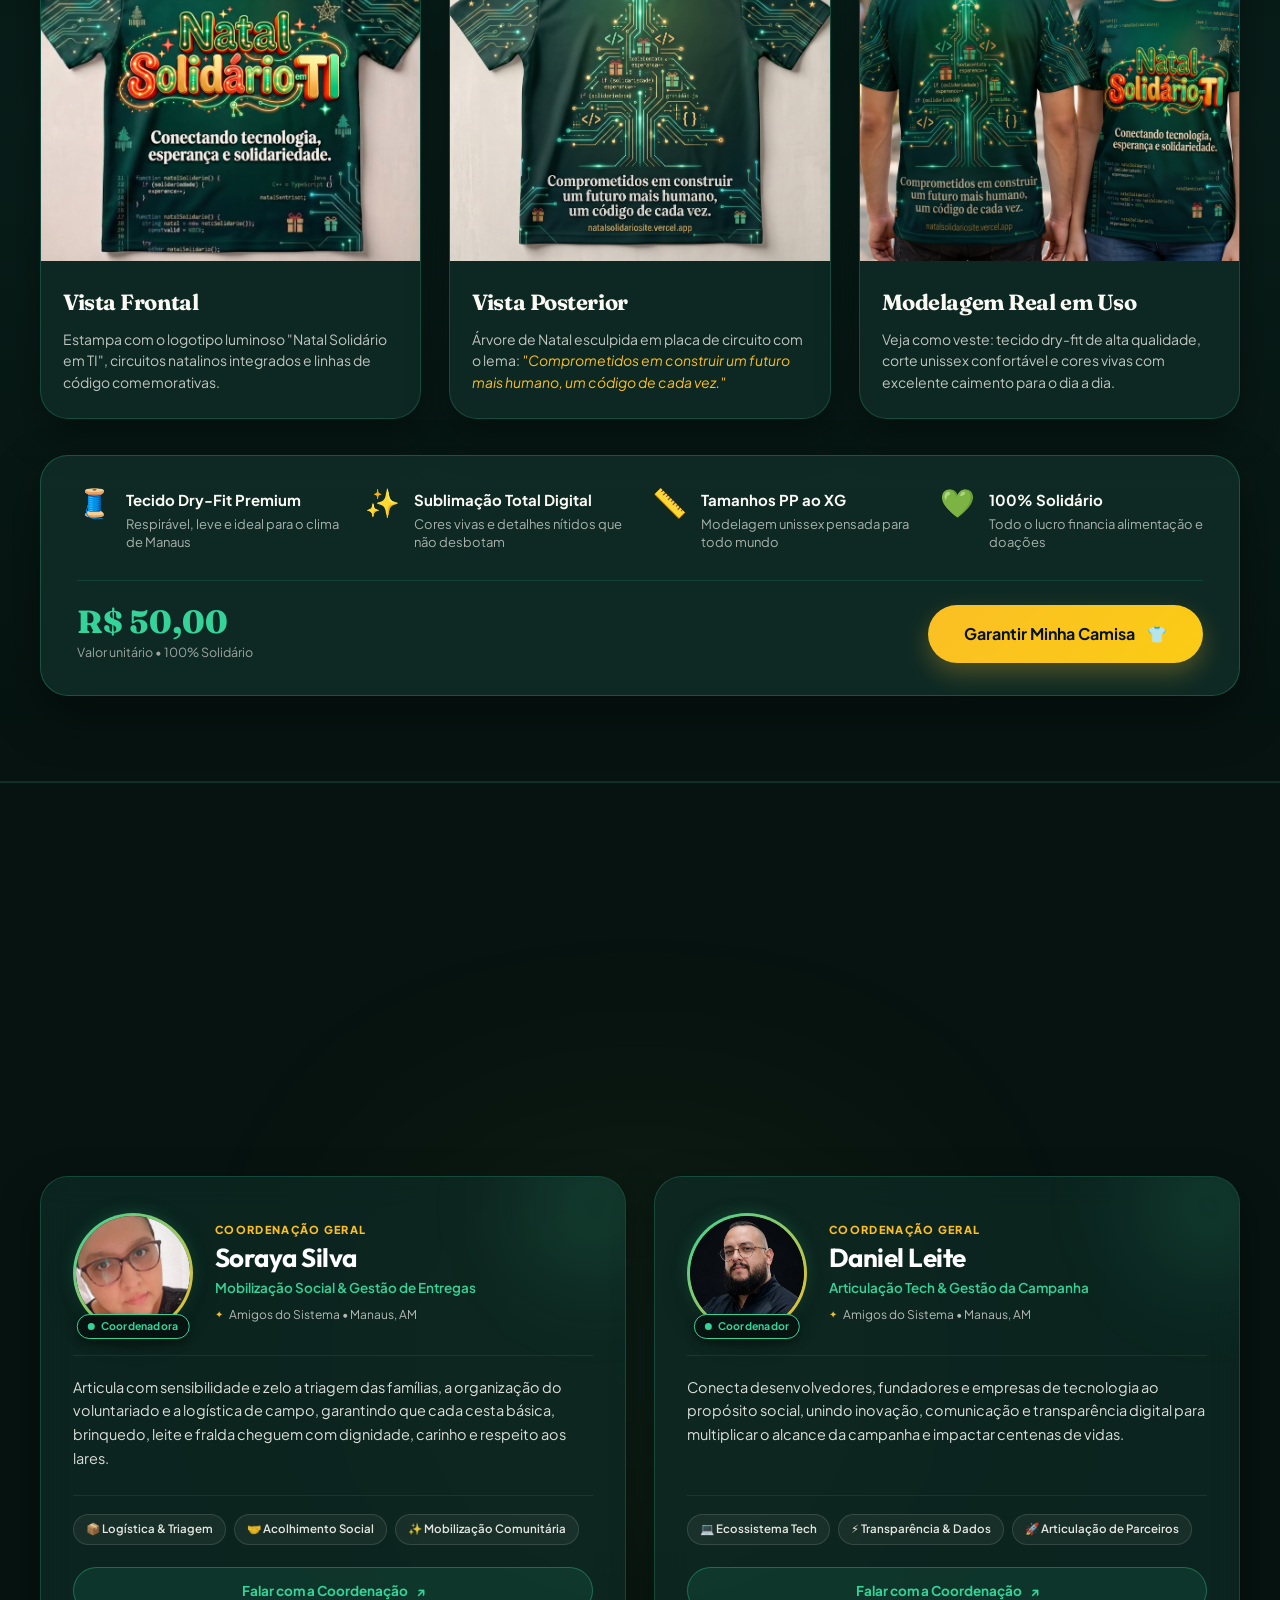
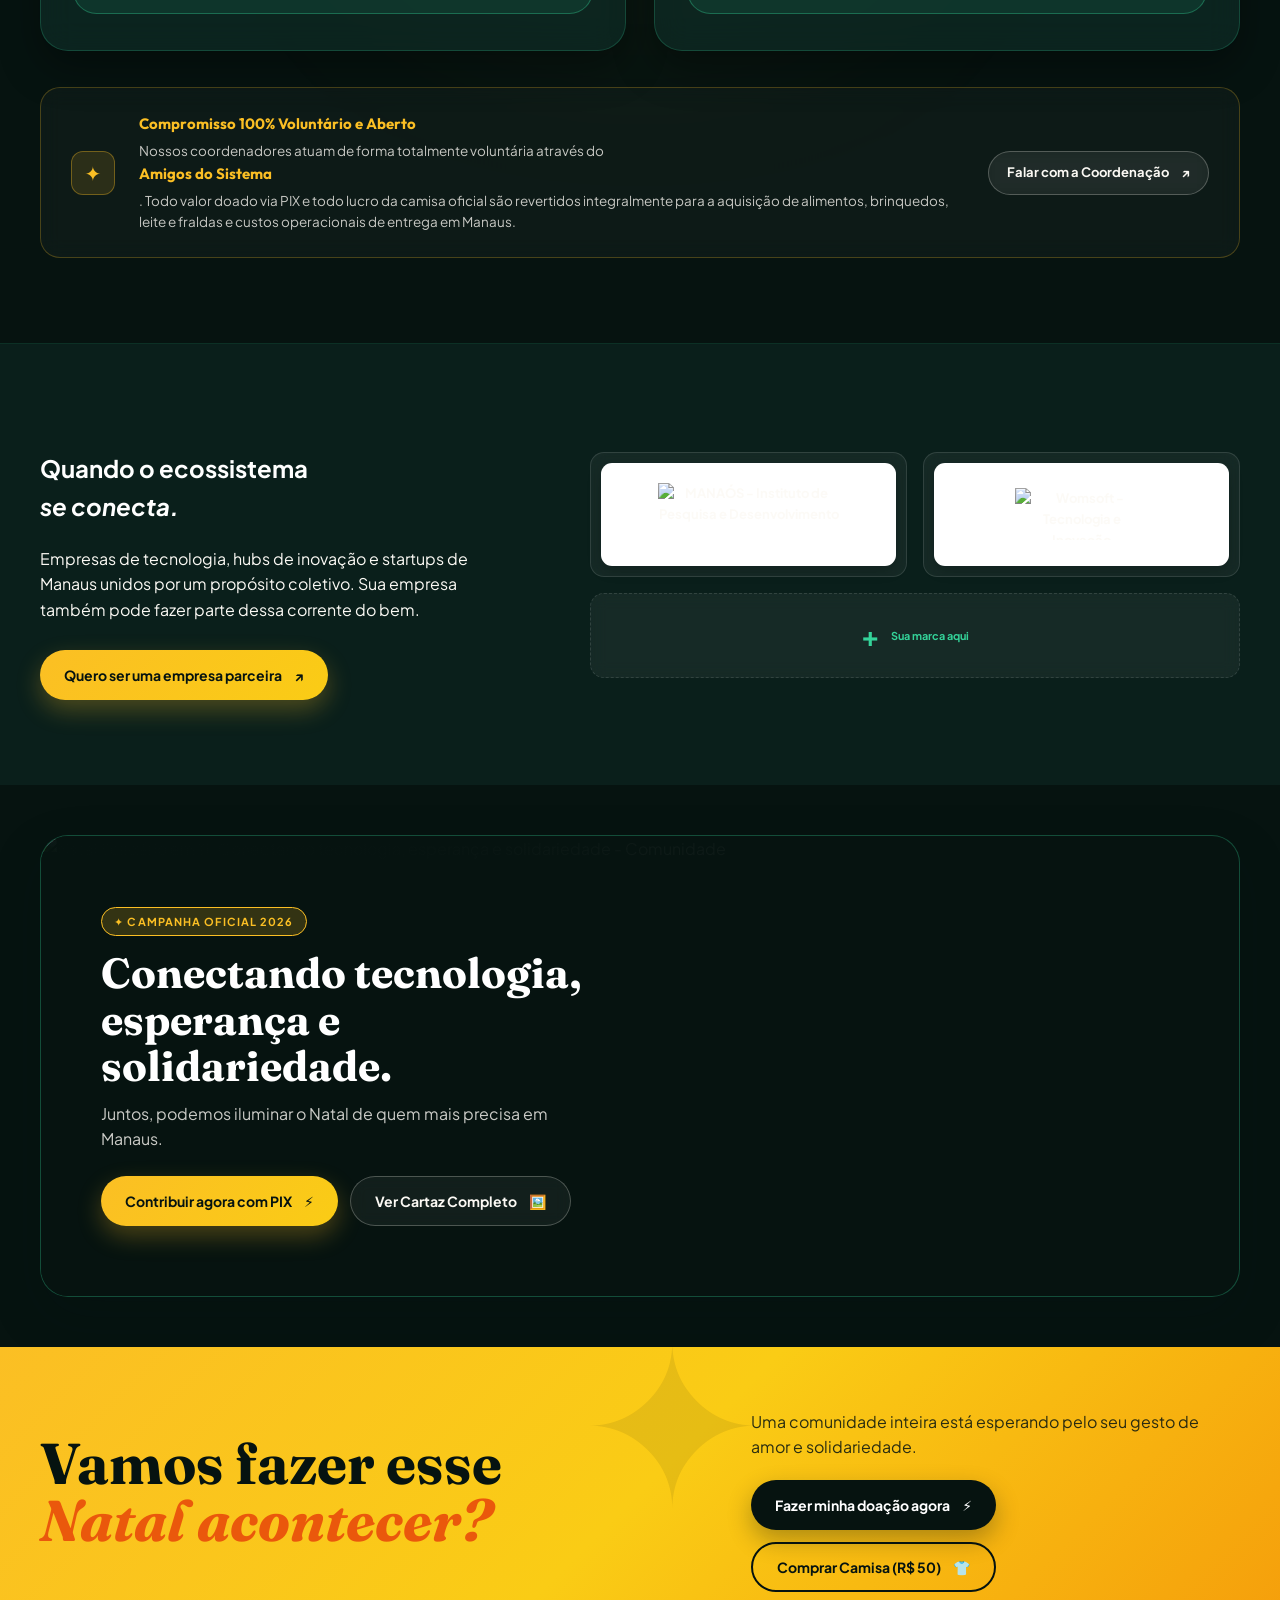
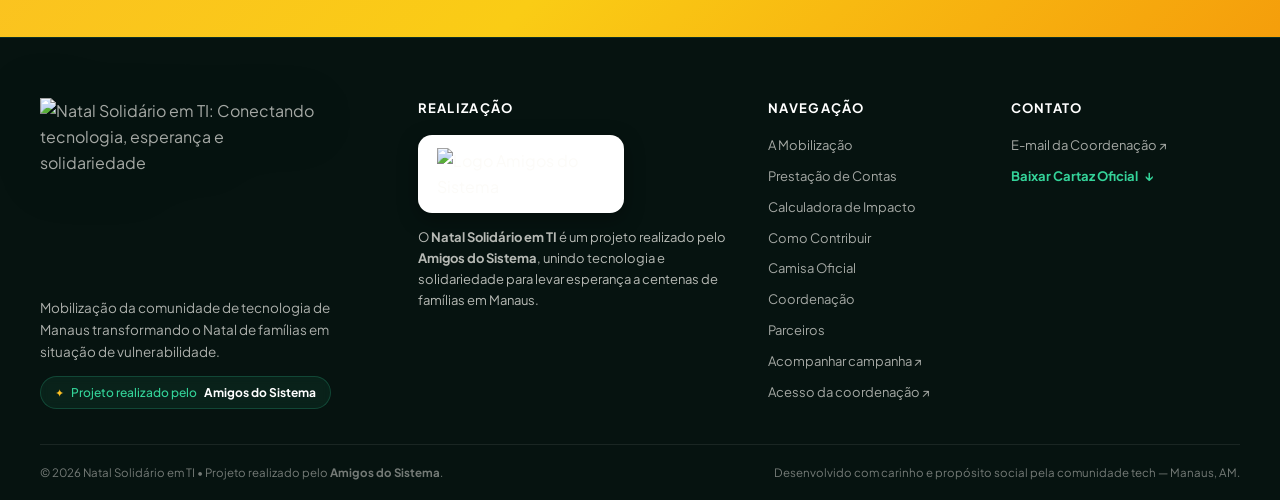
==== commit 71b5f566: "feat: add public campaign dashboard with live Supabase totals" ====
--- a/index.html
+++ b/index.html
@@ -51,8 +51,8 @@
           <a href="#camisa">A Camisa</a>
           <a href="#coordenacao">Coordenação</a>
           <a href="#parceiros">Parceiros</a>
-          <a class="nav-admin" href="#impacto" title="Transparência e prestação de contas da campanha">
-            <span class="admin-pulse"></span> Transparência <i>✦</i>
+          <a class="nav-admin" href="impacto.html" title="Acompanhe os resultados públicos da campanha">
+            <span class="admin-pulse"></span> Acompanhar campanha <i>↗</i>
           </a>
           <a class="nav-cta" href="#ajudar">
             Doe pelo PIX <span aria-hidden="true">⚡</span>
@@ -130,11 +130,11 @@
       <section class="impact-ticker" aria-label="Resumo do impacto da campanha">
         <div class="ticker-track">
           <div class="ticker-content">
-            <span class="ticker-item"><span class="pulse-mint"></span> <strong>300</strong> Famílias já Alcançadas</span>
-            <span class="ticker-sep">•</span>
-            <span class="ticker-item">🎁 <strong>200</strong> Brinquedos para Crianças</span>
-            <span class="ticker-sep">•</span>
-            <span class="ticker-item">🍼 <strong>450</strong> Pacotes de Leite e Fralda</span>
+            <span class="ticker-item"><span class="pulse-mint"></span> <strong data-public-count="cesta_basica">—</strong> Cestas arrecadadas</span>
+            <span class="ticker-sep">•</span>
+            <span class="ticker-item">🎁 <strong data-public-count="brinquedo">—</strong> Brinquedos arrecadados</span>
+            <span class="ticker-sep">•</span>
+            <span class="ticker-item">🍼 <strong data-public-count="kit_higiene">—</strong> Unidades de Leite e Fralda</span>
             <span class="ticker-sep">•</span>
             <span class="ticker-item">⚡ <strong>1 Rede</strong> do Ecossistema Tech de Manaus</span>
             <span class="ticker-sep">•</span>
@@ -145,11 +145,11 @@
           </div>
           <!-- Duplicate for seamless loop -->
           <div class="ticker-content" aria-hidden="true">
-            <span class="ticker-item"><span class="pulse-mint"></span> <strong>300</strong> Famílias já Alcançadas</span>
-            <span class="ticker-sep">•</span>
-            <span class="ticker-item">🎁 <strong>200</strong> Brinquedos para Crianças</span>
-            <span class="ticker-sep">•</span>
-            <span class="ticker-item">🍼 <strong>450</strong> Pacotes de Leite e Fralda</span>
+            <span class="ticker-item"><span class="pulse-mint"></span> <strong data-public-count="cesta_basica">—</strong> Cestas arrecadadas</span>
+            <span class="ticker-sep">•</span>
+            <span class="ticker-item">🎁 <strong data-public-count="brinquedo">—</strong> Brinquedos arrecadados</span>
+            <span class="ticker-sep">•</span>
+            <span class="ticker-item">🍼 <strong data-public-count="kit_higiene">—</strong> Unidades de Leite e Fralda</span>
             <span class="ticker-sep">•</span>
             <span class="ticker-item">⚡ <strong>1 Rede</strong> do Ecossistema Tech de Manaus</span>
             <span class="ticker-sep">•</span>
@@ -199,8 +199,8 @@
                 </div>
                 <div class="pillar-text">
                   <h3>Cestas Básicas Completas</h3>
-                  <p>Alimentos nutritivos e itens para uma ceia natalina farta e digna para mais de 400 famílias cadastradas.</p>
-                  <span class="pillar-meta">Meta: 400 famílias • 75% atingido</span>
+                  <p>Alimentos nutritivos e itens para uma ceia natalina farta e digna para famílias de Manaus.</p>
+                  <span class="pillar-meta">Meta: <span data-public-goal="cesta_basica">—</span> cestas • <span data-public-delivered="cesta_basica">—</span> entregues</span>
                 </div>
               </article>
 
@@ -211,7 +211,7 @@
                 <div class="pillar-text">
                   <h3>Brinquedos & Sorrisos</h3>
                   <p>Presentes novos e jogos educativos entregues diretamente às crianças pelas mãos dos nossos voluntários.</p>
-                  <span class="pillar-meta">Meta: 500 crianças • 200 entregues</span>
+                  <span class="pillar-meta">Meta: <span data-public-goal="brinquedo">—</span> brinquedos • <span data-public-delivered="brinquedo">—</span> entregues</span>
                 </div>
               </article>
 
@@ -222,7 +222,7 @@
                 <div class="pillar-text">
                   <h3>Leite e Fralda</h3>
                   <p>Nutrição infantil e cuidados essenciais com leite em pó e fraldas para garantir saúde, conforto e dignidade aos bebês e crianças das famílias assistidas.</p>
-                  <span class="pillar-meta">Meta: 500 pacotes • 90% atingido</span>
+                  <span class="pillar-meta">Meta: <span data-public-goal="kit_higiene">—</span> unidades • <span data-public-delivered="kit_higiene">—</span> entregues</span>
                 </div>
               </article>
             </div>
@@ -238,7 +238,7 @@
               <h2 id="impact-title">Cada número conta<br /><em>uma história real.</em></h2>
             </div>
             <p>
-              Acompanhe em tempo real o avanço da arrecadação. Nossa gestão é aberta, auditável e conectada diretamente ao Sistema de Gestão da Coordenação.
+              Acompanhe em tempo real o avanço da arrecadação. Veja os totais públicos registrados pela coordenação, sem expor dados pessoais ou registros individuais.
             </p>
           </div>
 
@@ -256,25 +256,25 @@
 
               <div class="progress-feature-body">
                 <div>
-                  <span class="big-number">75<small>%</small></span>
+                  <span class="big-number"><span data-public-percent="cesta_basica">—</span><small>%</small></span>
                   <span class="progress-caption">da meta alcançada</span>
                 </div>
                 <div class="progress-copy">
                   <h3>Cestas Básicas Familiares</h3>
                   <p>Garantem a ceia e os mantimentos de dezembro para lares em Manaus e proximidades.</p>
-                  <strong>300 <span>de 400 famílias atendidas</span></strong>
+                  <strong><span data-public-count="cesta_basica">—</span> <span>de <span data-public-goal="cesta_basica">—</span> cestas arrecadadas</span></strong>
                 </div>
               </div>
 
               <div class="progress-track-wrapper">
-                <div class="progress-track progress-track-large" role="progressbar" aria-label="Cestas básicas: 75 por cento" aria-valuemin="0" aria-valuemax="100" aria-valuenow="75">
-                  <span style="width: 75%"></span>
+                <div class="progress-track progress-track-large" data-public-progress="cesta_basica" role="progressbar" aria-label="Meta de cestas básicas" aria-valuemin="0" aria-valuemax="100" aria-busy="true">
+                  <span style="width: 0%"></span>
                 </div>
               </div>
 
               <div class="progress-foot">
                 <span>Iniciamos com um gesto voluntário.</span>
-                <span class="remaining-count">Faltam 100 famílias para a meta</span>
+                <span class="remaining-count">Faltam <span data-public-remaining="cesta_basica">—</span> cestas para a meta</span>
               </div>
             </div>
 
@@ -287,14 +287,14 @@
                     <h3>Brinquedos para Crianças</h3>
                     <p>Presentes novos para iluminar a infância</p>
                   </div>
-                  <strong class="color-coral">40<small>%</small></strong>
-                </div>
-                <div class="progress-track" role="progressbar" aria-label="Brinquedos: 40 por cento" aria-valuemin="0" aria-valuemax="100" aria-valuenow="40">
-                  <span style="width: 40%" class="bg-coral"></span>
+                  <strong class="color-coral"><span data-public-percent="brinquedo">—</span><small>%</small></strong>
+                </div>
+                <div class="progress-track" data-public-progress="brinquedo" role="progressbar" aria-label="Meta de brinquedos" aria-valuemin="0" aria-valuemax="100" aria-busy="true">
+                  <span style="width: 0%" class="bg-coral"></span>
                 </div>
                 <div class="progress-card-foot">
-                  <span>200 de 500 crianças atendidas</span>
-                  <strong>+300 restantes</strong>
+                  <span><span data-public-count="brinquedo">—</span> de <span data-public-goal="brinquedo">—</span> brinquedos arrecadados</span>
+                  <strong><span data-public-remaining="brinquedo">—</span> restantes</strong>
                 </div>
               </article>
 
@@ -305,14 +305,14 @@
                     <h3>Leite e Fralda</h3>
                     <p>Nutrição infantil e cuidado essencial</p>
                   </div>
-                  <strong class="color-mint">90<small>%</small></strong>
-                </div>
-                <div class="progress-track progress-track-mint" role="progressbar" aria-label="Leite e fralda: 90 por cento" aria-valuemin="0" aria-valuemax="100" aria-valuenow="90">
-                  <span style="width: 90%" class="bg-mint"></span>
+                  <strong class="color-mint"><span data-public-percent="kit_higiene">—</span><small>%</small></strong>
+                </div>
+                <div class="progress-track progress-track-mint" data-public-progress="kit_higiene" role="progressbar" aria-label="Meta de leite e fralda" aria-valuemin="0" aria-valuemax="100" aria-busy="true">
+                  <span style="width: 0%" class="bg-mint"></span>
                 </div>
                 <div class="progress-card-foot">
-                  <span>450 de 500 pacotes arrecadados</span>
-                  <strong>Quase lá! Faltam 50</strong>
+                  <span><span data-public-count="kit_higiene">—</span> de <span data-public-goal="kit_higiene">—</span> unidades arrecadadas</span>
+                  <strong><span data-public-remaining="kit_higiene">—</span> restantes</strong>
                 </div>
               </article>
             </div>
@@ -320,9 +320,9 @@
 
           <div class="updated-note">
             <span class="live-dot"></span> 
-            Dados sincronizados em tempo real com o Sistema da Coordenação 
+            <span data-public-status role="status" aria-live="polite">Conectando aos dados da campanha…</span><span>Última alteração: <time data-public-updated>—</time> (Manaus)</span>
             <span class="updated-divider"></span> 
-            <a href="#coordenacao" class="link-audit">Contatar Coordenação ↗</a>
+            <a href="impacto.html" class="link-audit">Ver acompanhamento público ↗</a>
           </div>
         </div>
       </section>
@@ -853,7 +853,7 @@
             <li><a href="#camisa">Camisa Oficial</a></li>
             <li><a href="#coordenacao">Coordenação</a></li>
             <li><a href="#parceiros">Parceiros</a></li>
-            <li><a href="#coordenacao">Contatar Coordenação</a></li>
+            <li><a href="impacto.html">Acompanhar campanha ↗</a></li><li><a href="https://natalsolidariosistema.vercel.app/" target="_blank" rel="noopener noreferrer">Acesso da coordenação ↗</a></li>
           </ul>
         </div>
 
@@ -885,5 +885,6 @@
     <div class="toast" role="status" aria-live="polite" hidden></div>
 
     <script src="script.js"></script>
+    <script src="public-metrics.js"></script>
   </body>
 </html>
--- a/styles.css
+++ b/styles.css
@@ -3518,6 +3518,66 @@
   }
 }
 
+/* Public campaign ledger: the landing page keeps its existing visual identity. */
+.public-dashboard { background: #f6f5f0; color: #142b25; }
+.public-header, .public-main, .public-footer { width: min(1160px, calc(100% - 64px)); margin-inline: auto; }
+.public-header { display: flex; align-items: center; justify-content: space-between; gap: 24px; padding-block: 26px; border-bottom: 1px solid #d8ddd6; }
+.public-brand { font-family: var(--font-display); font-size: 23px; line-height: 1.3; }
+.public-brand span { display: block; font: 12px var(--font-sans); color: #52665e; margin-top: 5px; }
+.public-header nav a, .public-actions a, .public-footer a { font-size: 13px; text-decoration: underline; text-underline-offset: 4px; }
+.public-main { padding-block: 42px; }
+.public-intro { max-width: 900px; }
+.public-eyebrow { font-size: 11px; letter-spacing: .08em; text-transform: uppercase; color: #52665e; }
+.public-intro h1 { color: inherit; font: 400 clamp(32px, 4vw, 48px)/1.15 var(--font-display); margin: 12px 0 16px; }
+.public-intro > p:not(.public-eyebrow) { max-width: 740px; color: #52665e; font-size: 15px; }
+.public-sync-line { display: flex; flex-wrap: wrap; gap: 6px 24px; margin-top: 22px; font-size: 12px; color: #52665e; }
+.public-sync-line p { margin: 0; }
+[data-public-status][data-state="stale"] { color: #915018; }
+.public-timezone { white-space: nowrap; }
+.public-section { margin-top: 38px; }
+.public-section-heading { display: flex; justify-content: space-between; align-items: end; flex-wrap: wrap; gap: 14px; padding-bottom: 18px; }
+.public-section-heading h2 { font: 400 27px/1.2 var(--font-display); margin: 0 0 6px; }
+.public-section-heading p { margin: 0; font-size: 13px; color: #52665e; }
+.public-route-count strong { color: #142b25; }
+.public-inventory { display: grid; grid-template-columns: repeat(2, minmax(0, 1fr)); border-top: 1px solid #cbd5cb; }
+.public-item { padding: 24px 28px 24px 0; border-bottom: 1px solid #cbd5cb; }
+.public-item:nth-child(2n) { border-left: 1px solid #cbd5cb; padding-inline: 28px 0; }
+.public-item h3 { margin: 0 0 12px; font-size: 15px; font-weight: 600; }
+.public-total { margin: 0 0 14px; }
+.public-total strong { font: 400 39px/1 var(--font-display); font-variant-numeric: tabular-nums; }
+.public-total > span { font-size: 12px; color: #52665e; margin-left: 6px; }
+.public-item-detail { display: flex; justify-content: space-between; flex-wrap: wrap; gap: 8px; font-size: 12px; color: #52665e; margin: 0 0 16px; }
+.public-item-detail b { font-weight: 500; color: #142b25; font-variant-numeric: tabular-nums; }
+.public-progress { height: 4px; background: #dfe6dc; overflow: hidden; }
+.public-progress span { display: block; width: 0; height: 100%; background: #216c55; }
+.public-finance { display: grid; grid-template-columns: repeat(3, minmax(0, 1fr)); padding: 22px 0; margin: 0; border-block: 1px solid #cbd5cb; }
+.public-finance > div { padding-inline: 24px; border-left: 1px solid #cbd5cb; min-width: 0; }
+.public-finance > div:first-child { padding-left: 0; border-left: 0; }
+.public-finance dt { color: #52665e; font-size: 12px; margin-bottom: 12px; }
+.public-finance dd { margin: 0; font: 400 clamp(25px, 2.4vw, 34px)/1.2 var(--font-display); font-variant-numeric: tabular-nums; overflow-wrap: anywhere; }
+.public-notice { margin-top: 26px; max-width: 850px; color: #52665e; font-size: 13px; }
+.public-notice h2 { font: 600 13px var(--font-sans); color: #142b25; margin-bottom: 7px; }
+.public-notice p { margin: 0; }
+.public-actions { display: flex; flex-wrap: wrap; gap: 16px 30px; margin-top: 28px; }
+.public-footer { padding-block: 22px; border-top: 1px solid #d8ddd6; display: flex; flex-wrap: wrap; justify-content: space-between; gap: 12px; color: #52665e; font-size: 12px; }
+.public-footer p { margin: 0; }
+.public-form-notice { padding: 15px; border: 1px solid var(--cream-border); border-radius: 8px; background: var(--cream-light); font-size: 13px; }
+.public-form-notice p:last-child { margin-bottom: 0; }
+.updated-note { flex-wrap: wrap; }
+.updated-note time { font-variant-numeric: tabular-nums; }
+@media (max-width: 640px) {
+  .public-header, .public-main, .public-footer { width: calc(100% - 36px); }
+  .public-header { align-items: start; gap: 16px; }
+  .public-brand { font-size: 20px; }
+  .public-header nav { max-width: 120px; text-align: right; }
+  .public-main { padding-block: 30px; }
+  .public-inventory, .public-finance { grid-template-columns: 1fr; }
+  .public-item, .public-item:nth-child(2n) { padding: 22px 0; border-left: 0; }
+  .public-finance { gap: 22px; }
+  .public-finance > div { padding-inline: 0; border-left: 0; }
+  .public-finance dd { font-size: 31px; }
+}
+
 /* Reduced Motion */
 @media (prefers-reduced-motion: reduce) {
   *, *::before, *::after {
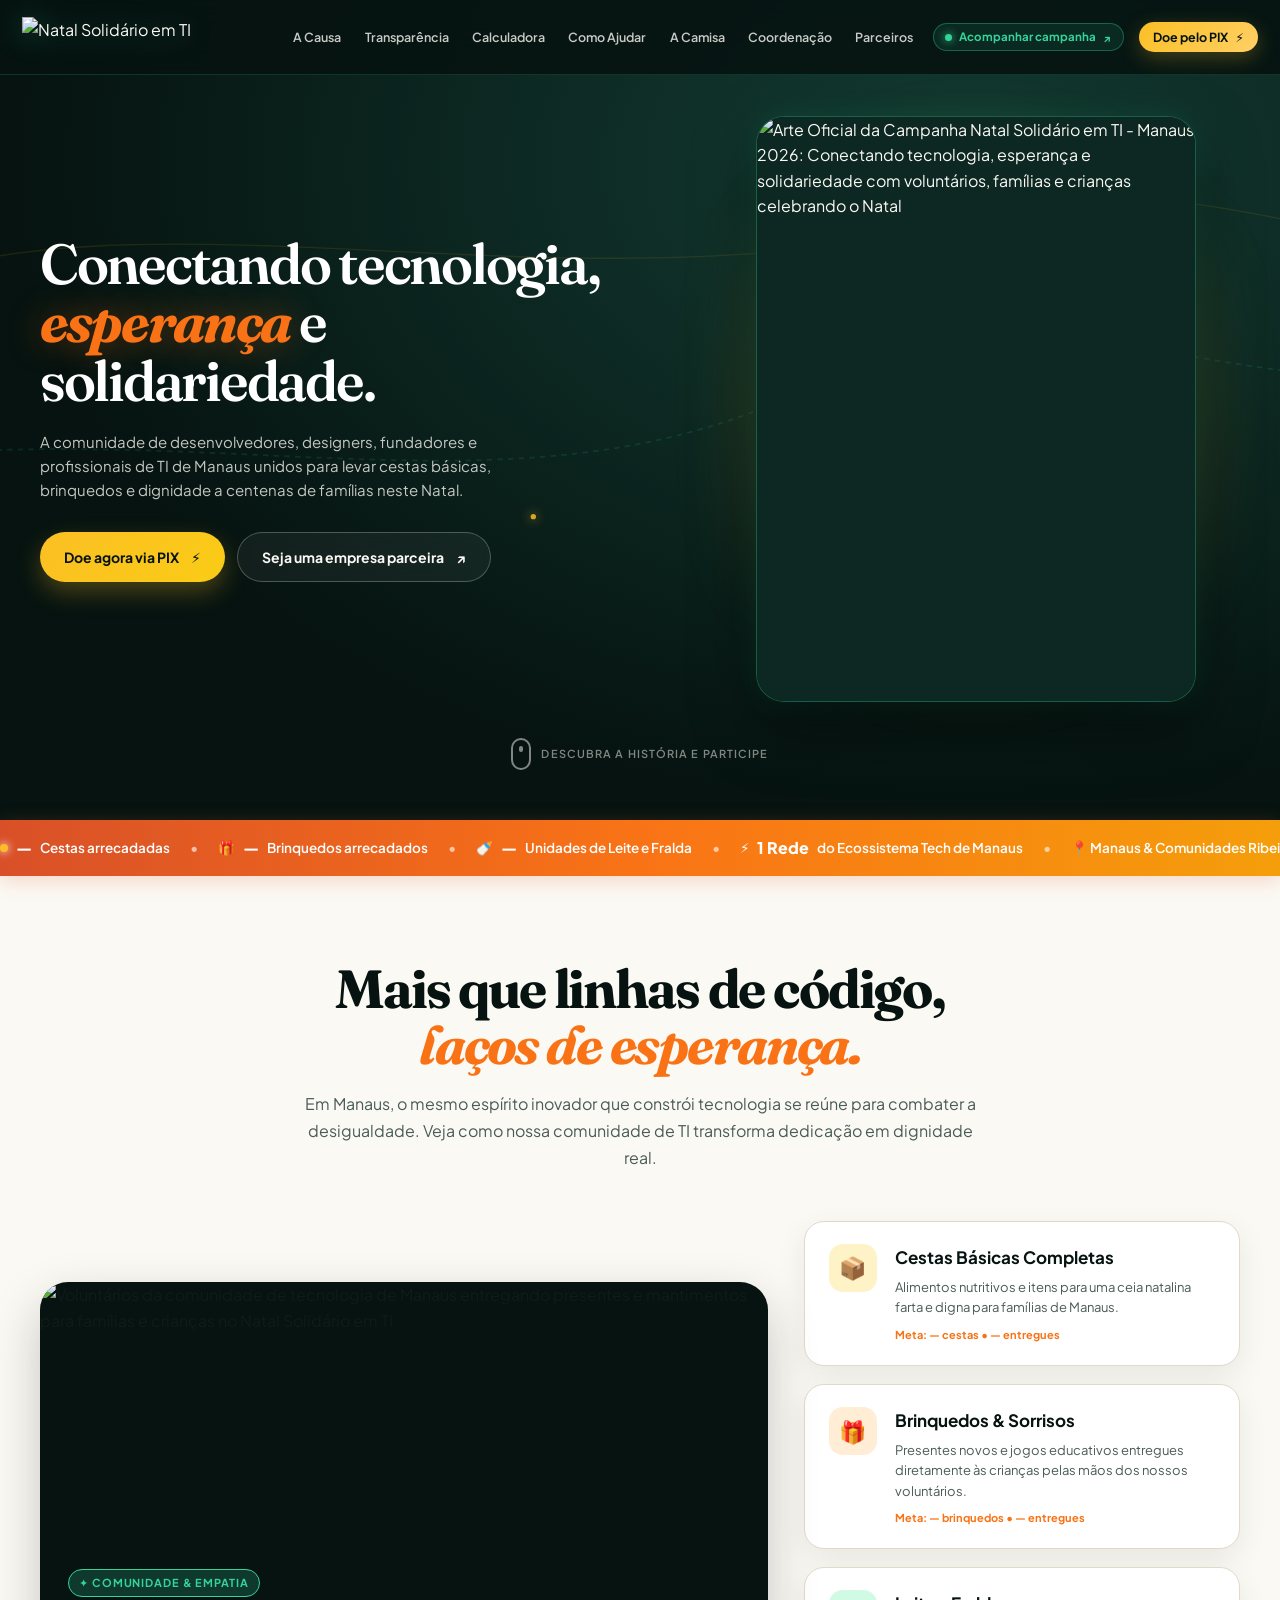
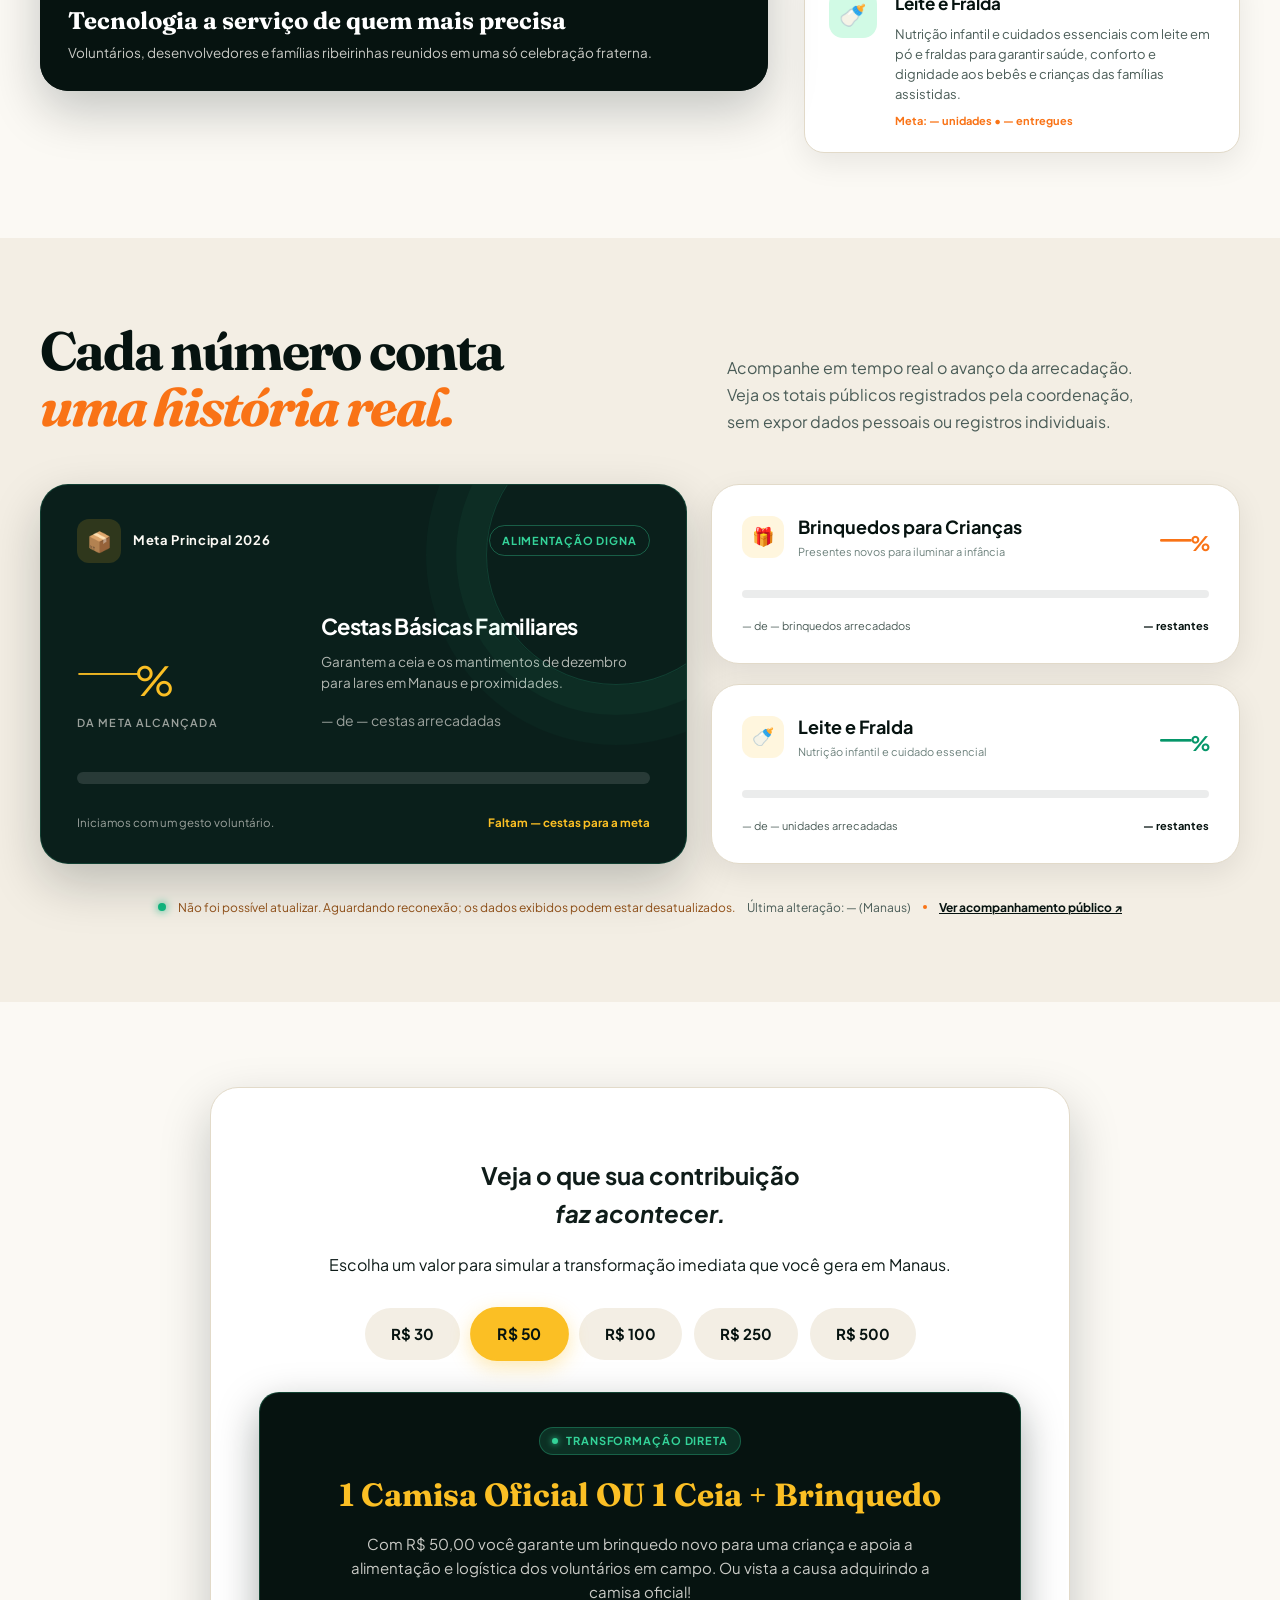
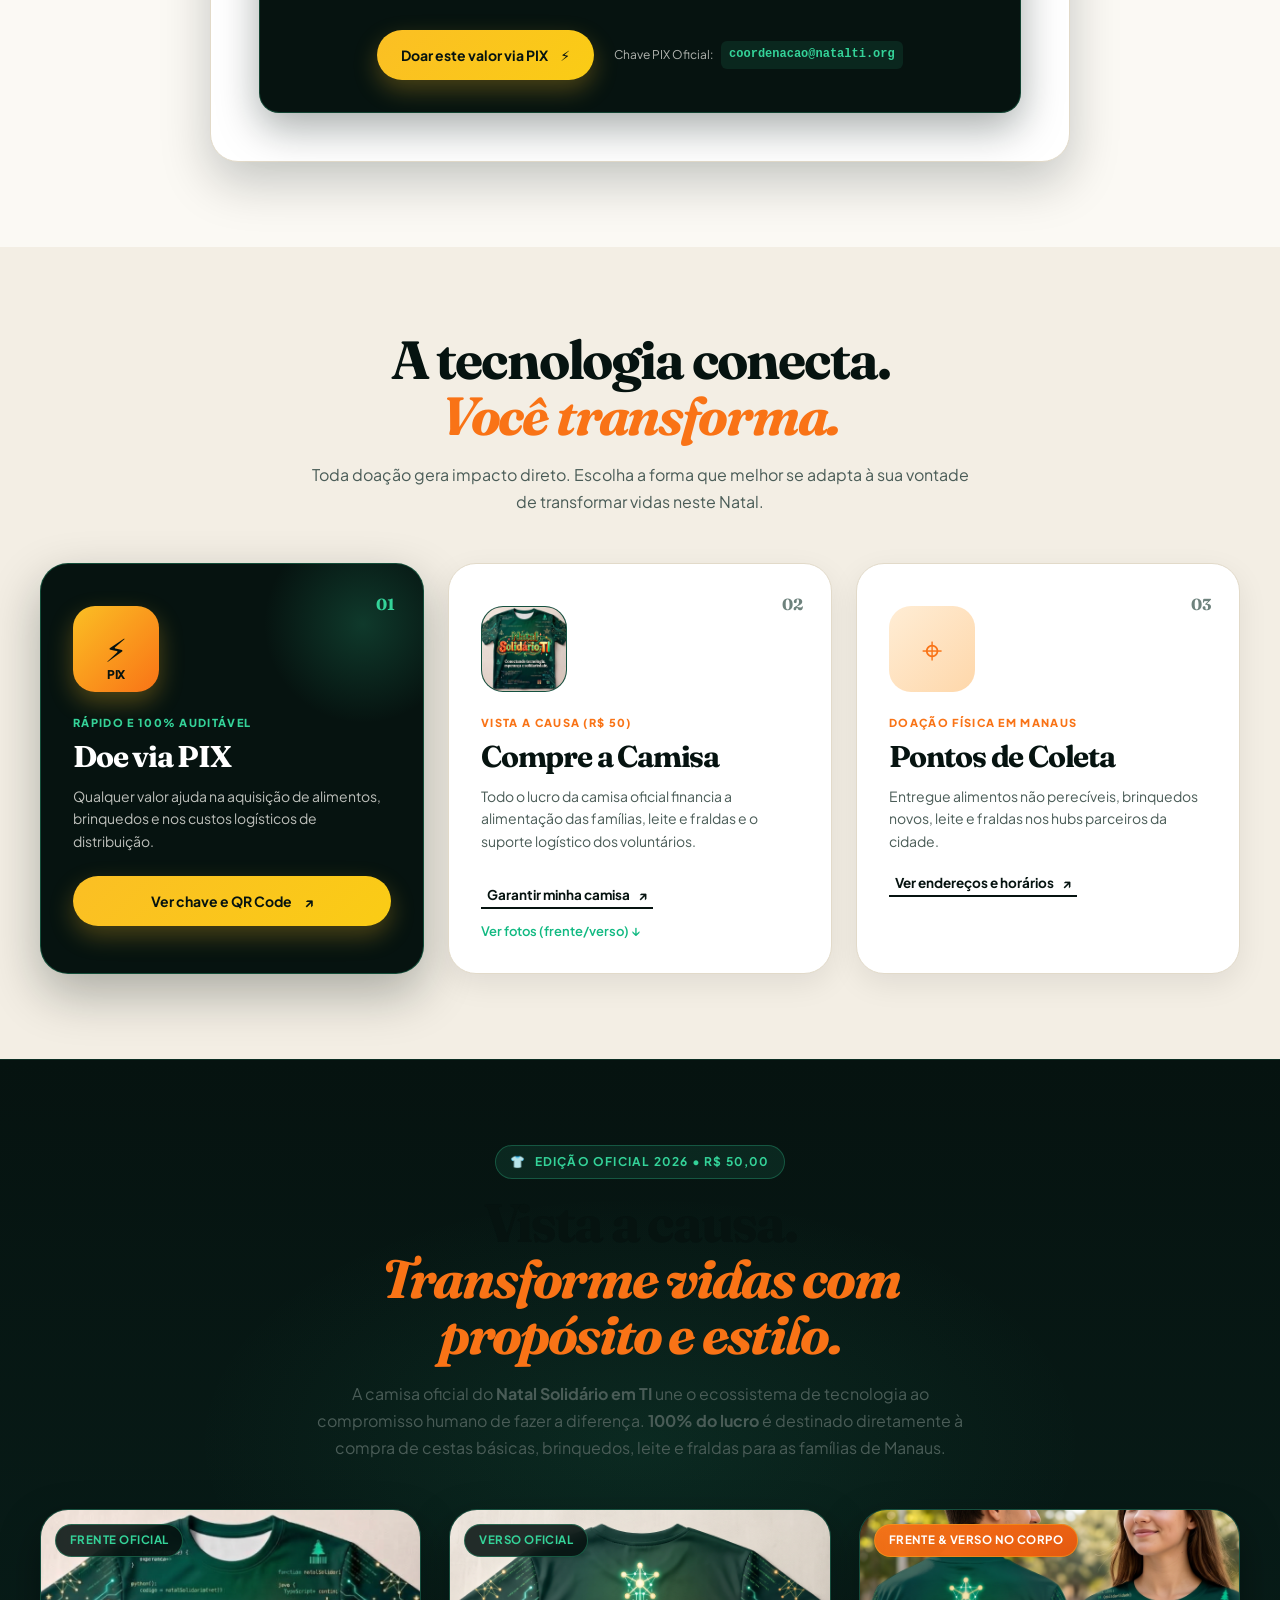
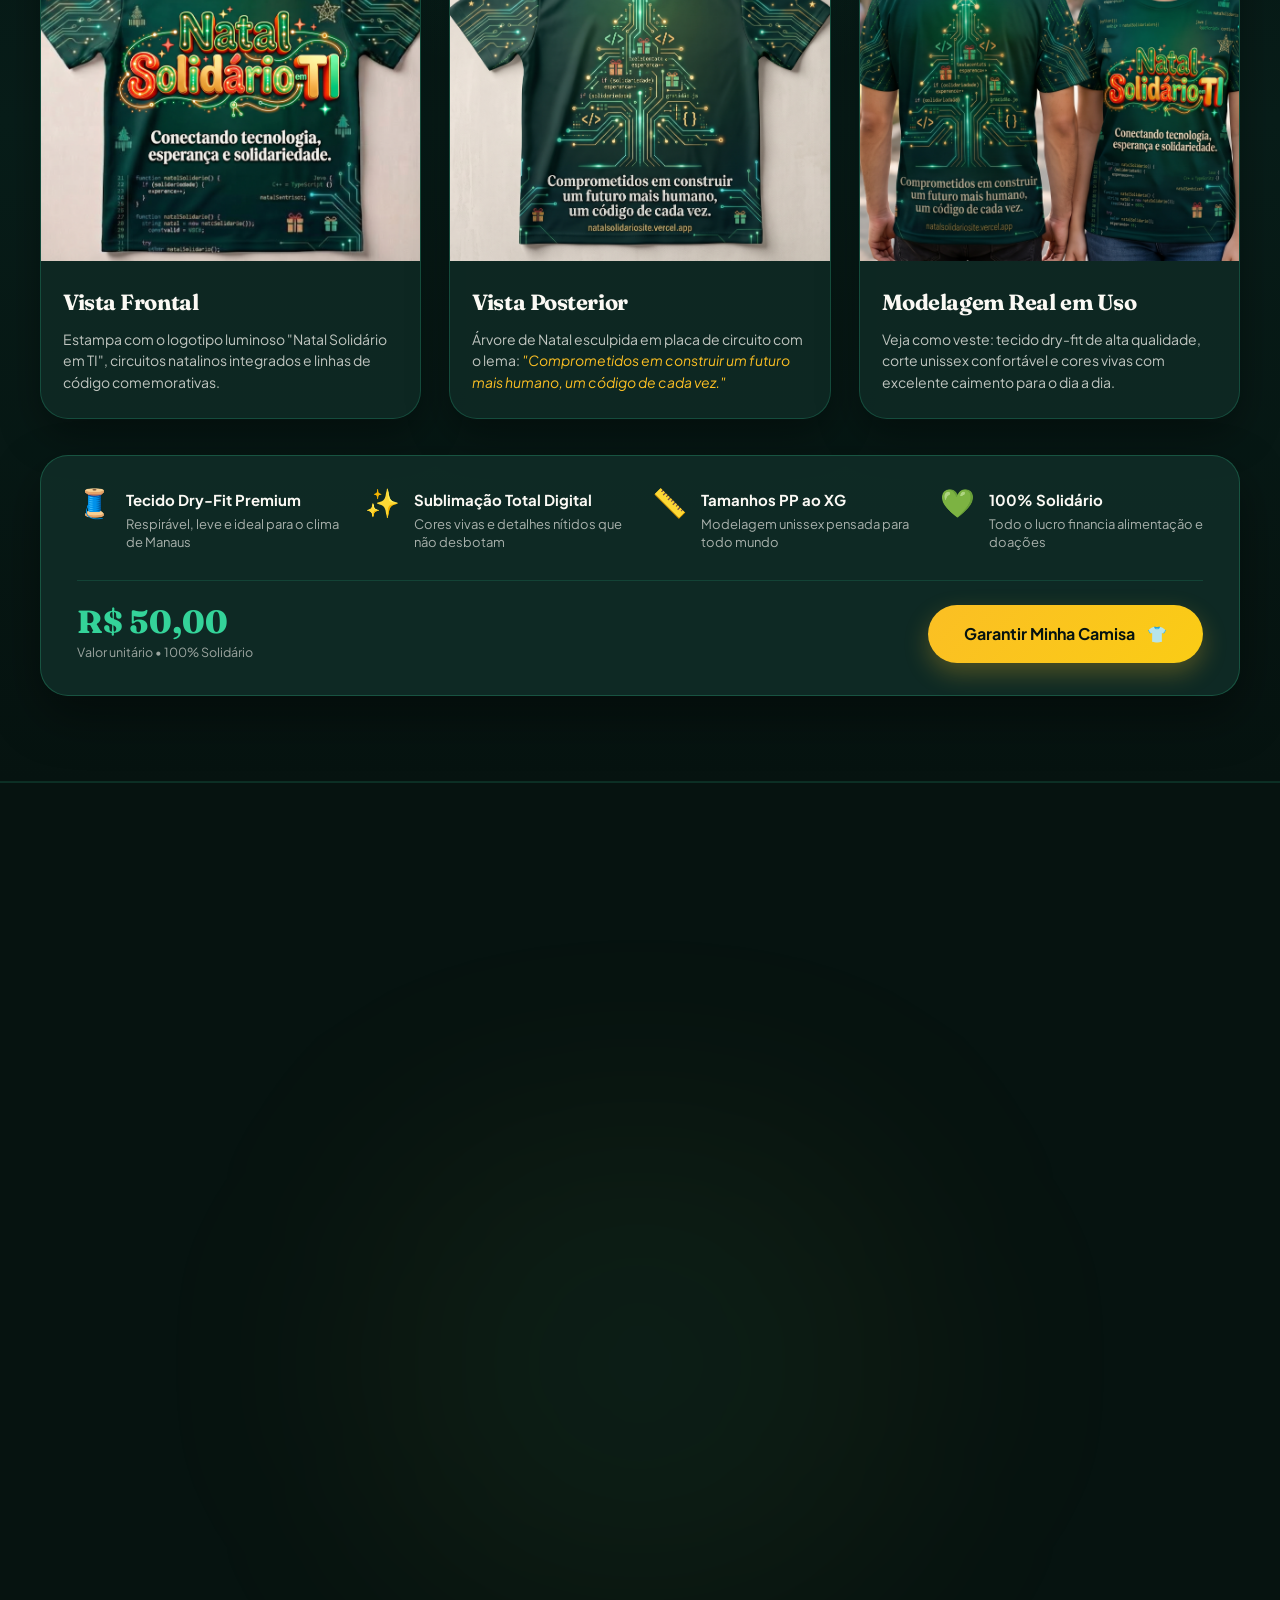
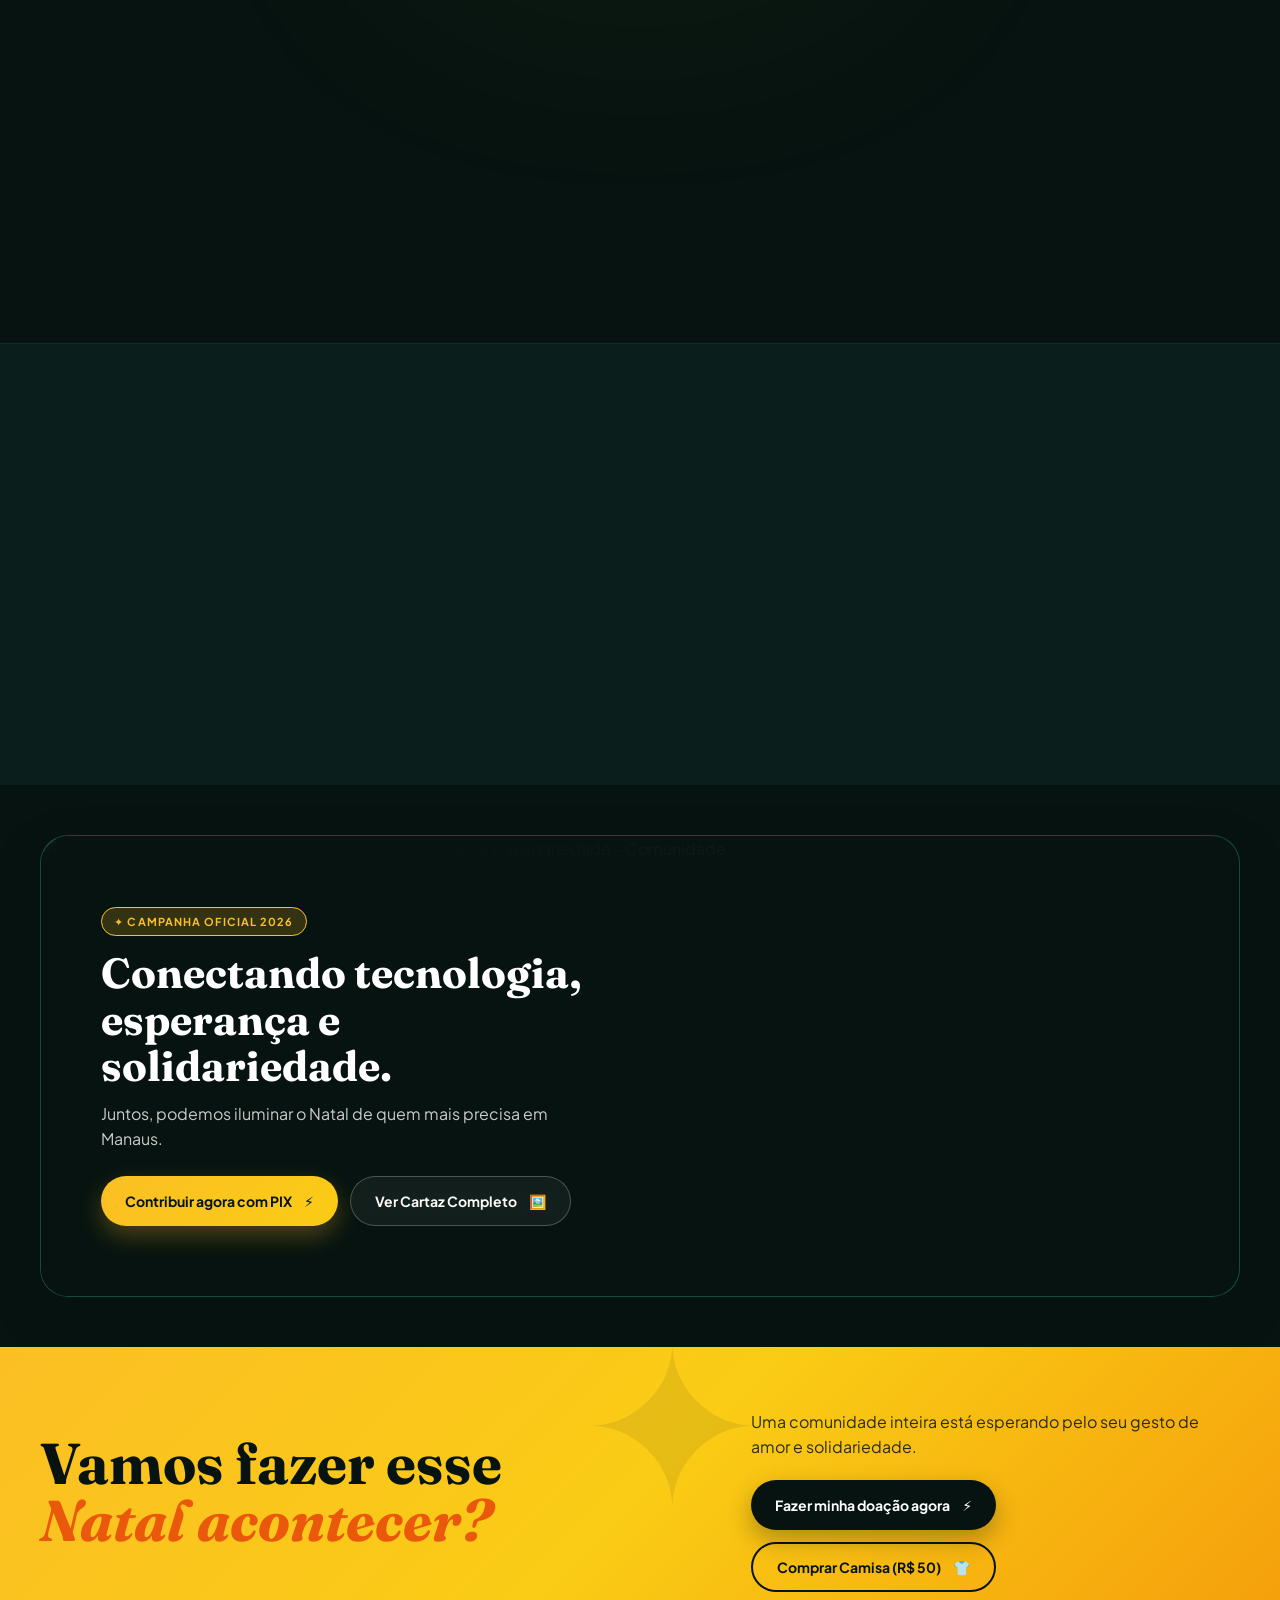
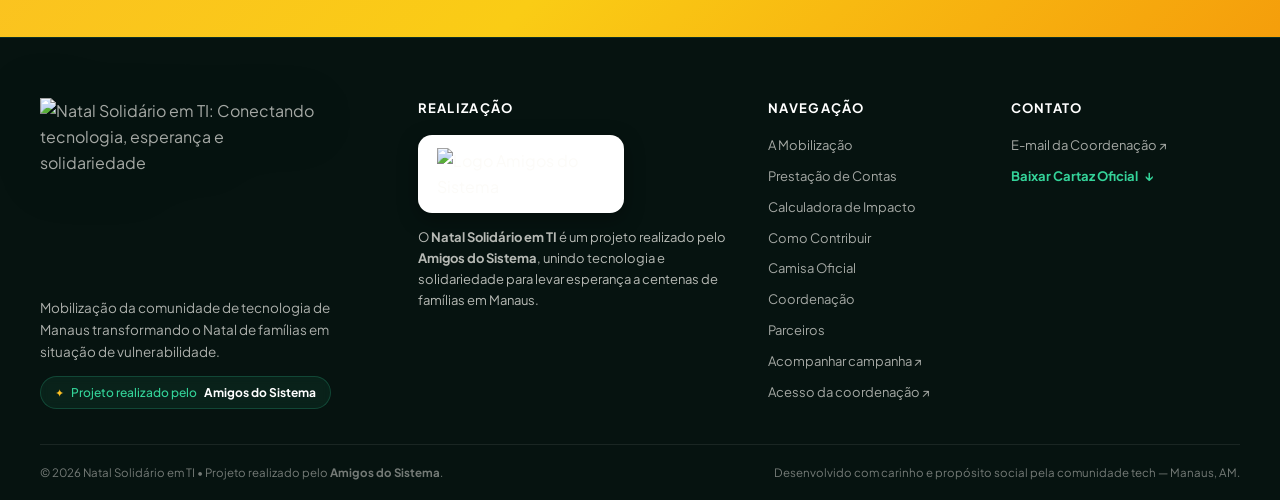
==== commit 9e0f2112: "fix(header): impede quebra de linha de itens e ajusta responsividade" ====
--- a/index.html
+++ b/index.html
@@ -16,7 +16,7 @@
     <link rel="preconnect" href="https://fonts.googleapis.com" />
     <link rel="preconnect" href="https://fonts.gstatic.com" crossorigin />
     <link href="https://fonts.googleapis.com/css2?family=Plus+Jakarta+Sans:wght@400;500;600;700;800&family=Fraunces:ital,opsz,wght@0,9..144,600;0,9..144,700;1,9..144,600;1,9..144,700&family=Outfit:wght@500;600;700;800&display=swap" rel="stylesheet" />
-    <link rel="stylesheet" href="styles.css" />
+    <link rel="stylesheet" href="styles.css?v=20261028" />
   </head>
   <body>
     <a class="skip-link" href="#conteudo">Saltar para o conteúdo principal</a>
@@ -52,7 +52,7 @@
           <a href="#coordenacao">Coordenação</a>
           <a href="#parceiros">Parceiros</a>
           <a class="nav-admin" href="impacto.html" title="Acompanhe os resultados públicos da campanha">
-            <span class="admin-pulse"></span> Acompanhar campanha <i>↗</i>
+            <span class="admin-pulse"></span> Acompanhar campanha <i aria-hidden="true">↗</i>
           </a>
           <a class="nav-cta" href="#ajudar">
             Doe pelo PIX <span aria-hidden="true">⚡</span>
--- a/styles.css
+++ b/styles.css
@@ -171,6 +171,11 @@
   transition: background 0.3s ease;
 }
 
+.site-header .shell {
+  width: min(1380px, calc(100% - clamp(20px, 3.5vw, 44px)));
+  max-width: 100%;
+}
+
 .nav-backdrop {
   position: fixed;
   inset: 0;
@@ -197,7 +202,7 @@
   display: flex;
   align-items: center;
   justify-content: space-between;
-  gap: 20px;
+  gap: clamp(14px, 2vw, 24px);
 }
 
 .brand {
@@ -211,6 +216,7 @@
   display: inline-flex;
   align-items: center;
   text-decoration: none;
+  flex-shrink: 0;
   transition: transform 0.25s cubic-bezier(0.16, 1, 0.3, 1);
 }
 
@@ -219,9 +225,9 @@
 }
 
 .header-neon-logo {
-  height: 46px;
+  height: clamp(38px, 3.2vw, 46px);
   width: auto;
-  max-width: 220px;
+  max-width: clamp(170px, 16vw, 210px);
   object-fit: contain;
   filter: drop-shadow(0 2px 14px rgba(52, 211, 153, 0.35));
   transition: filter 0.25s ease, transform 0.25s ease;
@@ -284,16 +290,20 @@
 .site-nav {
   display: flex;
   align-items: center;
-  gap: 22px;
-  font-size: 13.5px;
+  gap: clamp(10px, 1.2vw, 18px);
+  font-size: clamp(12.5px, 0.9vw, 13.5px);
   font-weight: 600;
+  white-space: nowrap;
 }
 
 .site-nav > a:not(.nav-cta):not(.nav-admin) {
-  color: rgba(251, 249, 244, 0.75);
+  color: rgba(251, 249, 244, 0.8);
   position: relative;
   transition: color 0.2s ease;
-  padding: 6px 2px;
+  padding: 6px clamp(2px, 0.35vw, 4px);
+  white-space: nowrap;
+  flex-shrink: 0;
+  line-height: 1.2;
 }
 
 .site-nav > a:not(.nav-cta):not(.nav-admin):hover {
@@ -319,15 +329,18 @@
 .nav-admin {
   display: inline-flex;
   align-items: center;
-  gap: 8px;
-  padding: 7px 15px;
+  gap: 7px;
+  padding: 7px clamp(10px, 0.9vw, 14px);
   color: var(--mint-neon) !important;
   background: rgba(52, 211, 153, 0.1);
   border: 1px solid rgba(52, 211, 153, 0.35);
   border-radius: 999px;
-  font-size: 12px;
+  font-size: clamp(11.5px, 0.85vw, 12px);
   font-weight: 700;
   text-decoration: none;
+  white-space: nowrap;
+  flex-shrink: 0;
+  line-height: 1;
   transition: all 0.2s ease;
 }
 
@@ -346,6 +359,7 @@
   border-radius: 50%;
   box-shadow: 0 0 8px var(--mint-neon);
   animation: pulse-admin 2s infinite;
+  flex-shrink: 0;
 }
 
 @keyframes pulse-admin {
@@ -355,19 +369,23 @@
 
 .nav-admin i {
   font-style: normal;
-  color: var(--gold-star);
+  color: var(--mint-neon);
+  font-size: 11px;
 }
 
 .nav-cta {
   display: inline-flex;
   align-items: center;
-  gap: 8px;
-  padding: 10px 18px;
+  gap: 7px;
+  padding: 9px clamp(13px, 1.1vw, 18px);
   color: var(--forest-night);
   background: linear-gradient(135deg, var(--gold-star) 0%, #ffd066 100%);
   border-radius: 999px;
-  font-size: 13.5px;
+  font-size: clamp(12.5px, 0.9vw, 13.5px);
   font-weight: 700;
+  white-space: nowrap;
+  flex-shrink: 0;
+  line-height: 1;
   box-shadow: 0 6px 20px rgba(251, 191, 36, 0.25);
   transition: transform 0.2s ease, box-shadow 0.2s ease;
 }
@@ -2608,8 +2626,8 @@
    Desktop (>1024px) | Tablet (769px-1024px) | Mobile (481px-768px) | Small (<=480px)
    ========================================================================== */
 
-/* TABLET & SMALL LAPTOPS (<= 1024px) */
-@media (max-width: 1024px) {
+/* TABLET & SMALL LAPTOPS (<= 1180px) */
+@media (max-width: 1180px) {
   /* Navigation: activates mobile drawer navigation */
   .menu-toggle {
     display: flex;
